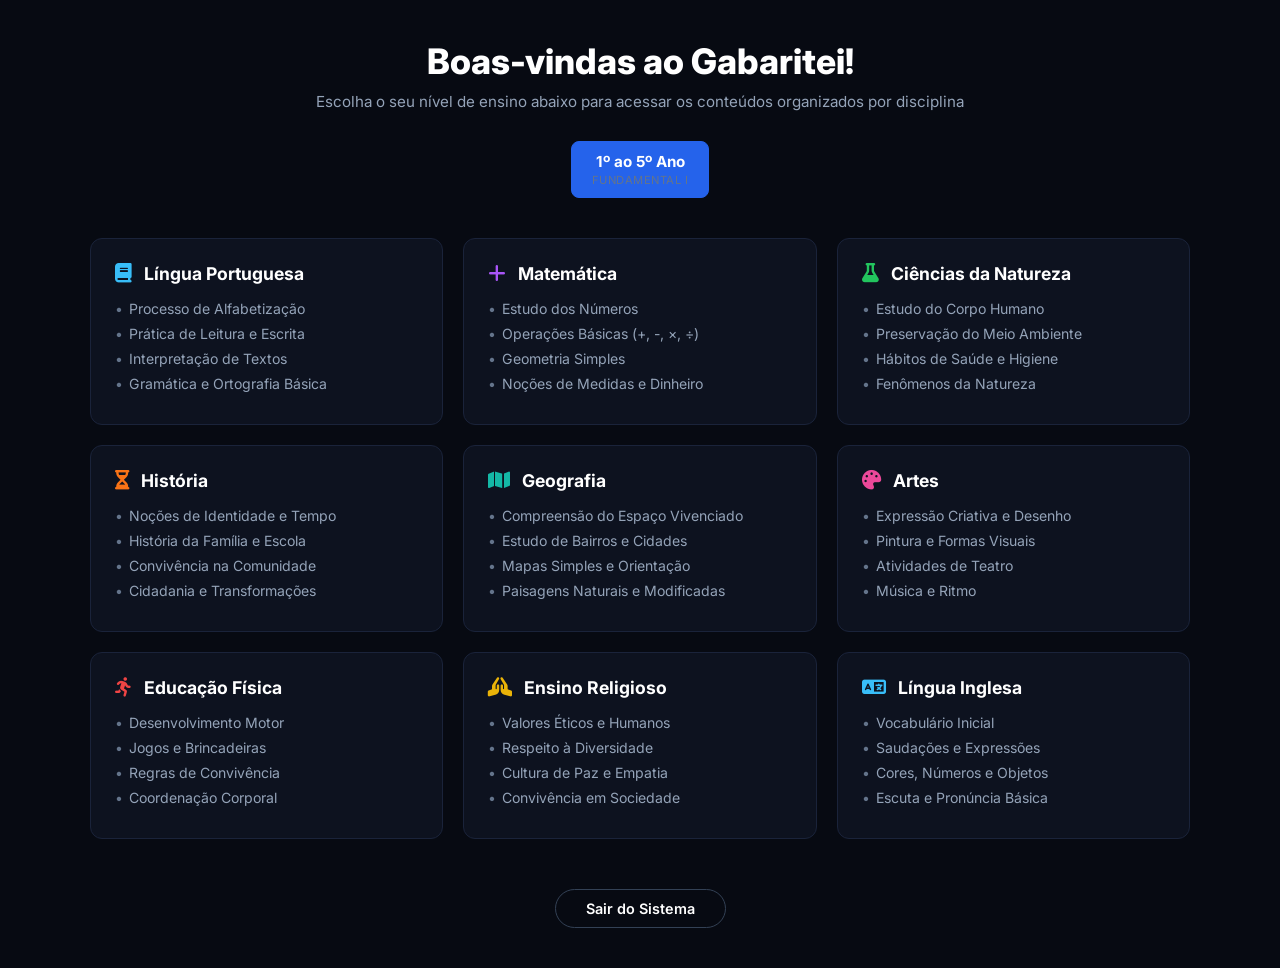
==== index.html @ e2a13d24 "Update index.html" ====
<!DOCTYPE html>
<html lang="pt-BR">
<head>
  <meta charset="UTF-8" />
  <meta name="viewport" content="width=device-width, initial-scale=1.0" />
  <title>Gabaritei!</title>
  <link rel="stylesheet" href="https://cdnjs.cloudflare.com/ajax/libs/font-awesome/6.4.0/css/all.min.css" />
  <link rel="stylesheet" href="https://fonts.googleapis.com/css2?family=Inter:wght@400;500;600;700;800&display=swap" />

  <style>
    :root {
      --bg-dark: #070a12;
      --card-bg: #0d121f;
      --card-border: #1a233a;
      --card-hover: #141b2d;
      --tab-bg: #111726;
      --tab-active: #2563eb;
      --text-white: #ffffff;
      --text-gray: #94a3b8;
      --text-sub: #64748b;
      --green: #22c55e;
      --red: #ef4444;
      --yellow: #eab308;
    }

    * {
      box-sizing: border-box;
      margin: 0;
      padding: 0;
      font-family: 'Inter', sans-serif;
    }

    body {
      background-color: var(--bg-dark);
      color: var(--text-white);
      min-height: 100vh;
      display: flex;
      flex-direction: column;
      align-items: center;
      padding: 40px 20px;
    }

    header {
      text-align: center;
      margin-bottom: 30px;
    }

    header h1 {
      font-size: 2.2rem;
      font-weight: 800;
      margin-bottom: 10px;
    }

    header p {
      color: var(--text-gray);
      font-size: 0.95rem;
    }

    .level-tabs {
      display: flex;
      gap: 12px;
      margin-bottom: 40px;
      flex-wrap: wrap;
      justify-content: center;
    }

    .tab-btn {
      background-color: var(--tab-bg);
      border: 1px solid var(--card-border);
      border-radius: 8px;
      padding: 10px 20px;
      color: var(--text-gray);
      cursor: pointer;
      text-align: center;
      transition: all 0.2s ease;
    }

    .tab-btn .title {
      font-size: 0.95rem;
      font-weight: 700;
      display: block;
      color: var(--text-white);
    }

    .tab-btn .subtitle {
      font-size: 0.7rem;
      text-transform: uppercase;
      letter-spacing: 0.5px;
      margin-top: 2px;
      display: block;
      color: var(--text-sub);
    }

    .tab-btn.active {
      background-color: var(--tab-active);
      border-color: var(--tab-active);
    }

    .tab-content {
      display: none;
      width: 100%;
      max-width: 1100px;
    }

    .tab-content.active {
      display: block;
    }

    .subjects-grid {
      display: grid;
      grid-template-columns: repeat(auto-fill, minmax(320px, 1fr));
      gap: 20px;
    }

    .subject-card {
      background-color: var(--card-bg);
      border: 1px solid var(--card-border);
      border-radius: 12px;
      padding: 24px;
      cursor: pointer;
      transition: transform 0.2s, border-color 0.2s, background-color 0.2s;
    }

    .subject-card:hover {
      transform: translateY(-3px);
      border-color: #2b3859;
      background-color: var(--card-hover);
    }

    .card-header {
      display: flex;
      align-items: center;
      gap: 12px;
      margin-bottom: 16px;
    }

    .card-header i { font-size: 1.2rem; }
    .card-header h3 { font-size: 1.1rem; font-weight: 700; }

    .subject-card ul { list-style: none; }
    .subject-card li {
      color: var(--text-gray);
      font-size: 0.88rem;
      margin-bottom: 8px;
      position: relative;
      padding-left: 14px;
    }

    .subject-card li::before {
      content: "•";
      position: absolute;
      left: 0;
      color: var(--text-sub);
    }

    .modal-overlay {
      position: fixed;
      top: 0; left: 0;
      width: 100vw; height: 100vh;
      background: rgba(0, 0, 0, 0.85);
      backdrop-filter: blur(4px);
      display: flex;
      align-items: center;
      justify-content: center;
      opacity: 0;
      pointer-events: none;
      transition: opacity 0.2s ease;
      z-index: 1000;
    }

    .modal-overlay.active {
      opacity: 1;
      pointer-events: auto;
    }

    .modal-box {
      background-color: var(--card-bg);
      border: 1px solid var(--card-border);
      border-radius: 16px;
      width: 90%;
      max-width: 500px;
      padding: 24px;
      position: relative;
    }

    .modal-close {
      position: absolute;
      top: 16px; right: 16px;
      background: none; border: none;
      color: var(--text-gray);
      font-size: 1.2rem;
      cursor: pointer;
    }

    .modal-header { text-align: center; margin-bottom: 20px; }
    .modal-header h2 { font-size: 1.3rem; font-weight: 700; margin-bottom: 6px; }
    .modal-header p { font-size: 0.85rem; color: var(--text-gray); }

    .modal-grid {
      display: grid;
      grid-template-columns: 1fr 1fr;
      gap: 12px;
    }

    .modal-option {
      background-color: #070a12;
      border: 1px solid var(--card-border);
      border-radius: 10px;
      padding: 20px 10px;
      display: flex;
      flex-direction: column;
      align-items: center;
      justify-content: center;
      gap: 10px;
      cursor: pointer;
      color: var(--text-white);
      transition: background 0.2s, border-color 0.2s;
    }

    .modal-option:hover {
      background-color: #111726;
      border-color: #2563eb;
    }

    .modal-option i { font-size: 1.4rem; color: #38bdf8; }
    .modal-option span { font-size: 0.9rem; font-weight: 600; }

    .quiz-box {
      background-color: var(--card-bg);
      border: 1px solid var(--card-border);
      border-radius: 16px;
      width: 95%;
      max-width: 900px;
      max-height: 90vh;
      overflow-y: auto;
      padding: 24px;
      position: relative;
    }

    .diff-selector {
      display: flex;
      gap: 10px;
      margin: 15px 0;
      justify-content: center;
    }

    .diff-btn {
      background: var(--tab-bg);
      border: 1px solid var(--card-border);
      color: var(--text-gray);
      padding: 10px 18px;
      border-radius: 8px;
      cursor: pointer;
      font-size: 0.85rem;
      font-weight: 600;
    }

    .diff-btn.active {
      background: var(--tab-active);
      color: white;
      border-color: var(--tab-active);
    }

    .quiz-controls {
      display: flex;
      justify-content: space-between;
      align-items: center;
      margin-bottom: 20px;
      background: #070a12;
      padding: 12px 18px;
      border-radius: 8px;
      border: 1px solid var(--card-border);
    }

    .question-item {
      background: #070a12;
      border: 1px solid var(--card-border);
      border-radius: 10px;
      padding: 20px;
      margin-bottom: 20px;
    }

    .question-title {
      font-size: 0.98rem;
      font-weight: 600;
      margin-bottom: 14px;
      line-height: 1.5;
    }

    .options-list {
      display: flex;
      flex-direction: column;
      gap: 10px;
    }

    .option-btn {
      background: var(--card-bg);
      border: 1px solid var(--card-border);
      color: var(--text-gray);
      padding: 12px;
      border-radius: 6px;
      text-align: left;
      cursor: pointer;
      font-size: 0.9rem;
      transition: all 0.2s;
      line-height: 1.4;
    }

    .option-btn:hover {
      border-color: var(--tab-active);
      color: white;
    }

    .option-btn.correct {
      border-color: var(--green) !important;
      background: rgba(34, 197, 94, 0.2) !important;
      color: #86efac !important;
      font-weight: 600;
    }

    .option-btn.wrong {
      border-color: var(--red) !important;
      background: rgba(239, 68, 68, 0.2) !important;
      color: #fca5a5 !important;
    }

    .explanation-box {
      margin-top: 14px;
      padding: 14px 18px;
      border-radius: 8px;
      background: #111827;
      border-left: 4px solid var(--tab-active);
      font-size: 0.88rem;
      line-height: 1.5;
      color: #d1d5db;
    }

    .explanation-box.correct-bg {
      border-left-color: var(--green);
    }

    .explanation-box.wrong-bg {
      border-left-color: var(--red);
    }

    .quiz-actions {
      display: flex;
      gap: 12px;
      justify-content: flex-end;
      margin-top: 24px;
      padding-top: 15px;
      border-top: 1px solid var(--card-border);
      position: sticky;
      bottom: 0;
      background: var(--card-bg);
    }

    .btn-action {
      padding: 12px 24px;
      border-radius: 8px;
      border: none;
      font-weight: 700;
      cursor: pointer;
      font-size: 0.9rem;
      display: flex;
      align-items: center;
      gap: 8px;
    }

    .btn-reset { background: #334155; color: white; }
    .btn-reset:hover { background: #475569; }

    .btn-save { background: var(--tab-active); color: white; }
    .btn-save:hover { background: #1d4ed8; }

    .logout-container { margin-top: 50px; text-align: center; }
    .logout-btn {
      background: transparent;
      border: 1px solid #334155;
      color: var(--text-white);
      padding: 10px 30px;
      border-radius: 20px;
      font-size: 0.9rem;
      font-weight: 600;
      cursor: pointer;
    }

    .icon-blue { color: #38bdf8; }
    .icon-purple { color: #a855f7; }
    .icon-green { color: #22c55e; }
    .icon-orange { color: #f97316; }
    .icon-teal { color: #14b8a6; }
    .icon-red { color: #ef4444; }
    .icon-pink { color: #ec4899; }
    .icon-yellow { color: #eab308; }
  </style>
</head>
<body>

  <header>
    <h1>Boas-vindas ao Gabaritei!</h1>
    <p>Escolha o seu nível de ensino abaixo para acessar os conteúdos organizados por disciplina</p>
  </header>

  <div class="level-tabs">
    <button class="tab-btn active">
      <span class="title">1º ao 5º Ano</span>
      <span class="subtitle">FUNDAMENTAL I</span>
    </button>
  </div>

  <div id="fund1" class="tab-content active">
    <div class="subjects-grid">
      <div class="subject-card" onclick="openMenuModal('Língua Portuguesa')">
        <div class="card-header"><i class="fa-solid fa-book icon-blue"></i><h3>Língua Portuguesa</h3></div>
        <ul>
          <li>Processo de Alfabetização</li>
          <li>Prática de Leitura e Escrita</li>
          <li>Interpretação de Textos</li>
          <li>Gramática e Ortografia Básica</li>
        </ul>
      </div>

      <div class="subject-card" onclick="openMenuModal('Matemática')">
        <div class="card-header"><i class="fa-solid fa-plus icon-purple"></i><h3>Matemática</h3></div>
        <ul>
          <li>Estudo dos Números</li>
          <li>Operações Básicas (+, -, ×, ÷)</li>
          <li>Geometria Simples</li>
          <li>Noções de Medidas e Dinheiro</li>
        </ul>
      </div>

      <div class="subject-card" onclick="openMenuModal('Ciências da Natureza')">
        <div class="card-header"><i class="fa-solid fa-flask icon-green"></i><h3>Ciências da Natureza</h3></div>
        <ul>
          <li>Estudo do Corpo Humano</li>
          <li>Preservação do Meio Ambiente</li>
          <li>Hábitos de Saúde e Higiene</li>
          <li>Fenômenos da Natureza</li>
        </ul>
      </div>

      <div class="subject-card" onclick="openMenuModal('História')">
        <div class="card-header"><i class="fa-solid fa-hourglass-half icon-orange"></i><h3>História</h3></div>
        <ul>
          <li>Noções de Identidade e Tempo</li>
          <li>História da Família e Escola</li>
          <li>Convivência na Comunidade</li>
          <li>Cidadania e Transformações</li>
        </ul>
      </div>

      <div class="subject-card" onclick="openMenuModal('Geografia')">
        <div class="card-header"><i class="fa-solid fa-map icon-teal"></i><h3>Geografia</h3></div>
        <ul>
          <li>Compreensão do Espaço Vivenciado</li>
          <li>Estudo de Bairros e Cidades</li>
          <li>Mapas Simples e Orientação</li>
          <li>Paisagens Naturais e Modificadas</li>
        </ul>
      </div>

      <div class="subject-card" onclick="openMenuModal('Artes')">
        <div class="card-header"><i class="fa-solid fa-palette icon-pink"></i><h3>Artes</h3></div>
        <ul>
          <li>Expressão Criativa e Desenho</li>
          <li>Pintura e Formas Visuais</li>
          <li>Atividades de Teatro</li>
          <li>Música e Ritmo</li>
        </ul>
      </div>

      <div class="subject-card" onclick="openMenuModal('Educação Física')">
        <div class="card-header"><i class="fa-solid fa-person-running icon-red"></i><h3>Educação Física</h3></div>
        <ul>
          <li>Desenvolvimento Motor</li>
          <li>Jogos e Brincadeiras</li>
          <li>Regras de Convivência</li>
          <li>Coordenação Corporal</li>
        </ul>
      </div>

      <div class="subject-card" onclick="openMenuModal('Ensino Religioso')">
        <div class="card-header"><i class="fa-solid fa-hands-praying icon-yellow"></i><h3>Ensino Religioso</h3></div>
        <ul>
          <li>Valores Éticos e Humanos</li>
          <li>Respeito à Diversidade</li>
          <li>Cultura de Paz e Empatia</li>
          <li>Convivência em Sociedade</li>
        </ul>
      </div>

      <div class="subject-card" onclick="openMenuModal('Língua Inglesa')">
        <div class="card-header"><i class="fa-solid fa-language icon-blue"></i><h3>Língua Inglesa</h3></div>
        <ul>
          <li>Vocabulário Inicial</li>
          <li>Saudações e Expressões</li>
          <li>Cores, Números e Objetos</li>
          <li>Escuta e Pronúncia Básica</li>
        </ul>
      </div>
    </div>
  </div>

  <div class="logout-container">
    <button class="logout-btn">Sair do Sistema</button>
  </div>

  <!-- MODAL DE OPÇÕES DE CONTEÚDO -->
  <div class="modal-overlay" id="menuModal">
    <div class="modal-box">
      <button class="modal-close" onclick="closeModal('menuModal')"><i class="fa-solid fa-xmark"></i></button>
      <div class="modal-header">
        <h2 id="modalSubjectTitle">Língua Portuguesa</h2>
        <p>Selecione o tipo de conteúdo que deseja acessar:</p>
      </div>
      <div class="modal-grid">
        <div class="modal-option" onclick="startQuiz('Provas')">
          <i class="fa-solid fa-file-lines"></i>
          <span>Provas</span>
        </div>
        <div class="modal-option" onclick="startQuiz('Explicações')">
          <i class="fa-solid fa-lightbulb"></i>
          <span>Explicações</span>
        </div>
        <div class="modal-option" onclick="startQuiz('Perguntas')">
          <i class="fa-solid fa-circle-question"></i>
          <span>Perguntas</span>
        </div>
        <div class="modal-option" onclick="startQuiz('Vídeos')">
          <i class="fa-solid fa-circle-play"></i>
          <span>Vídeos</span>
        </div>
      </div>
    </div>
  </div>

  <!-- MODAL DE PROVAS E PERGUNTAS -->
  <div class="modal-overlay" id="quizModal">
    <div class="quiz-box">
      <button class="modal-close" onclick="closeModal('quizModal')"><i class="fa-solid fa-xmark"></i></button>
      <div class="modal-header">
        <h2 id="quizTitle">Provas de Língua Portuguesa</h2>
        <p id="quizSubtitle">Responda às questões e acompanhe seu progresso</p>
      </div>

      <!-- SELETOR DE DIFICULDADE COM TAMANHOS DE PERGUNTA -->
      <div class="diff-selector">
        <button class="diff-btn active" id="btn-easy" onclick="setDifficulty('easy')">Pequeno (Fácil)</button>
        <button class="diff-btn" id="btn-medium" onclick="setDifficulty('medium')">Médio (Difícil)</button>
        <button class="diff-btn" id="btn-hard" onclick="setDifficulty('hard')">Grande (Muito Difícil)</button>
      </div>

      <div class="quiz-controls">
        <span>Respondidas: <strong id="progressText">0/150</strong></span>
        <span>Banco Exclusivo: <strong>150 Questões</strong></span>
      </div>

      <div id="questionsContainer"></div>

      <!-- BOTÕES DE CONTROLE ATIVOS E VISÍVEIS -->
      <div class="quiz-actions">
        <button class="btn-action btn-reset" onclick="resetProgress()">
          <i class="fa-solid fa-rotate-left"></i> Reiniciar
        </button>
        <button class="btn-action btn-save" onclick="saveProgress(true)">
          <i class="fa-solid fa-floppy-disk"></i> Salvar Progresso
        </button>
      </div>
    </div>
  </div>

  <script>
    let currentSubject = '';
    let currentType = '';
    let currentDifficulty = 'easy';
    let userAnswers = {};
    let cachedQuestions = {};

    const wordsList = ["Gato", "Cachorro", "Pássaro", "Borboleta", "Elefante", "Azeitona", "Girafa", "Tartaruga", "Hipopótamo", "Jacaré"];
    const bioTopics = ["olhos", "ouvidos", "pulmões", "coração", "estômago", "ossos", "dentes", "mãos", "pés", "pele"];
    const geoPlaces = ["rua", "bairro", "cidade", "estado", "país", "praça", "escola", "parque", "mercado", "hospital"];
    const histDocs = ["Certidão de Nascimento", "RG", "CPF", "Carteira de Vacinação", "Boletim", "Passaporte"];
    const artColors = ["Vermelho", "Azul", "Amarelo", "Verde", "Roxo", "Laranja", "Preto", "Branco"];
    const ingWords = [
      {en: "Dog", pt: "Cachorro"}, {en: "Cat", pt: "Gato"}, {en: "Apple", pt: "Maçã"}, 
      {en: "Red", pt: "Vermelho"}, {en: "Blue", pt: "Azul"}, {en: "One", pt: "Um"}, 
      {en: "Book", pt: "Livro"}, {en: "School", pt: "Escola"}, {en: "Sun", pt: "Sol"}, {en: "Water", pt: "Água"}
    ];

    function buildUniqueQuestions(subject, diff) {
      const questions = [];

      for (let i = 1; i <= 150; i++) {
        let qText = "";
        let opts = [];
        let correct = 0;
        let exp = "";

        if (subject === "Língua Portuguesa") {
          const w = wordsList[(i - 1) % wordsList.length];
          if (diff === 'easy') {
            // PERGUNTA PEQUENA (CURTA E DIRETA)
            qText = `Primeira letra da palavra "${w}"?`;
            const first = w.charAt(0);
            opts = [first, "X", "Z", "M"];
            correct = 0;
            exp = `A palavra "${w}" começa com a letra ${first}.`;
          } else if (diff === 'medium') {
            // PERGUNTA MÉDIA (MÉDIO TAMANHO E CONTEXTO)
            qText = `Durante a aula de leitura, a professora pediu aos alunos que analisassem a estrutura de algumas palavras. Considerando a palavra "${w}", assinale a alternativa que apresenta a contagem exata e correta do número de letras:`;
            opts = [
              `Possui exatamente ${w.length} letras.`,
              `Possui exatamente ${w.length + 2} letras.`,
              `Possui apenas ${w.length - 1} letras.`,
              `Não é possível contar o número de letras.`
            ];
            correct = 0;
            exp = `A contagem direta da palavra "${w}" resulta em ${w.length} letras.`;
          } else {
            // PERGUNTA GRANDE (TEXTO LONGO E ANÁLISE COMPLEXA)
            qText = `Leia atentamente o texto a seguir para responder à questão: "Naquela manhã ensolarada no parque, as crianças observavam com atenção o comportamento dos animais e a natureza ao seu redor. Ao avistarem a figura do termo '${w.toLowerCase()}', começaram a debater sobre as regras da língua portuguesa e a correta aplicação sintática nas orações formais." Com base no texto e nas normas gramaticais da Língua Portuguesa referentes à pontuação, acentuação e uso de letras maiúsculas, assinale a opção inteiramente correta:`;
            opts = [
              `O/A ${w.toLowerCase()} estava no jardim. (Sentença iniciada com letra maiúscula e finalizada com ponto final).`,
              `o ${w.toLowerCase()} estava no jardim? (Sentença iniciada sem maiúscula e pontuação final incorreta para afirmação).`,
              `O ${w.toLowerCase()} estava no jardim, (Sentença sem pontuação de encerramento, terminada apenas com vírgula).`,
              `O, ${w.toLowerCase()} estava no jardim! (Separação inadequada entre o artigo e o substantivo por vírgula).`
            ];
            correct = 0;
            exp = `Frases declarativas normais iniciam obrigatoriamente com letra maiúscula e terminam com ponto final, sem vírgulas desnecessárias entre artigo e substantivo.`;
          }
        } 
        else if (subject === "Matemática") {
          const n1 = (i * 2) % 40 + 1;
          const n2 = (i * 3) % 15 + 1;
          if (diff === 'easy') {
            qText = `Quanto é ${n1} + ${n2}?`;
            const ans = n1 + n2;
            opts = [`${ans}`, `${ans + 3}`, `${ans - 1}`, `${ans + 5}`];
            correct = 0;
            exp = `A soma simples de ${n1} com ${n2} é igual a ${ans}.`;
          } else if (diff === 'medium') {
            qText = `Um estudante estava organizando seus brinquedos e decidiu separar os itens em duas caixas. Ele colocou ${n1} itens na primeira caixa e ${n2} na segunda. Qual é o valor total de brinquedos guardados?`;
            const ans = n1 + n2;
            opts = [`${ans} brinquedos`, `${ans + 4} brinquedos`, `${ans + 2} brinquedos`, `${ans - 3} brinquedos`];
            correct = 0;
            exp = `Somando os itens das duas caixas (${n1} + ${n2}), o resultado total é ${ans}.`;
          } else {
            qText = `Considere a seguinte situação de planejamento financeiro escolar: A diretoria de uma escola adquiriu um lote inicial com ${n1 * 10} livros didáticos para a biblioteca. No primeiro semestre, foram distribuídos ${n2 * 2} livros para os alunos do 1º ano. No segundo semestre, a escola precisou enviar o triplo dessa quantidade para a biblioteca comunitária do bairro. Considerando todas as movimentações e retiradas efetuadas ao longo do ano letivo, quantos livros ainda restam no estoque principal da biblioteca escolar?`;
            const consumido = (n2 * 2) + (n2 * 2 * 3);
            const sobra = (n1 * 10) - consumido;
            opts = [
              `Restam exatamente ${sobra} livros no estoque.`,
              `Restam exatamente ${sobra + 12} livros no estoque.`,
              `O estoque de livros ficou totalmente zerado.`,
              `Faltaram livros e o saldo ficou negativo em ${sobra} unidades.`
            ];
            correct = 0;
            exp = `Distribuição 1º sem = ${n2 * 2}. Envio 2º sem = ${n2 * 2 * 3}. Total retirado = ${consumido}. Estoque restante = ${n1 * 10} - ${consumido} = ${sobra}.`;
          }
        }
        else if (subject === "Ciências da Natureza") {
          const body = bioTopics[(i - 1) % bioTopics.length];
          if (diff === 'easy') {
            qText = `Qual a função básica dos ${body}?`;
            opts = [`Estrutura do corpo humano`, `Objeto inanimado`, `Elemento químico`, `Brinquedo`];
            correct = 0;
            exp = `Os ${body} são partes integrantes da anatomia e do corpo humano.`;
          } else if (diff === 'medium') {
            qText = `Ao estudar o funcionamento e o bem-estar do corpo humano na disciplina de Ciências, os alunos aprenderam sobre a importância dos cuidados com a saúde. Qual das atitudes abaixo é essencial para manter o bom funcionamento de órgãos como ${body}?`;
            opts = [
              `Manter hábitos saudáveis de alimentação, higiene e descanso diário.`,
              `Consumir alimentos sem lavar e evitar escovar os dentes.`,
              `Ingerir pouca água potável durante todo o dia.`,
              `Evitar atividades físicas e dormir poucas horas.`
            ];
            correct = 0;
            exp = `Hábitos regulares de higiene e nutrição adequada mantêm as funções vitais do corpo equilibradas.`;
          } else {
            qText = `A poluição ambiental nos grandes centros urbanos e o descarte inadequado de resíduos afetam diretamente a qualidade de vida e a saúde da população humana. Sabendo que o organismo humano depende do equilíbrio do meio ambiente para funcionar corretamente, analise como a poluição contínua do ar, da água e do solo pode impactar negativamente órgãos do corpo como ${body}:`;
            opts = [
              `Prejudica os sistemas biológicos e fragiliza as defesas naturais do organismo contra doenças.`,
              `Fortalece a imunidade e acelera a regeneração das células corporais.`,
              `Não causa nenhum tipo de alteração ou impacto na saúde humana.`,
              `Melhora substancialmente a oxigenação do sangue e a capacidade física.`
            ];
            correct = 0;
            exp = `A exposição prolongada a poluentes compromete os sistemas biológicos e enfraquece o sistema imunológico.`;
          }
        }
        else {
          // PADRÃO PARA OUTRAS MATÉRIAS (HISTÓRIA, GEOGRAFIA, ARTES, ED. FÍSICA, ENS. RELIGIOSO, INGLÊS)
          if (diff === 'easy') {
            qText = `[${subject}] Pergunta simples ${i}: Qual é a opção correta?`;
            opts = [`Opção Correta`, `Incorreta A`, `Incorreta B`, `Incorreta C`];
            correct = 0;
            exp = `Esta é a alternativa correta para a questão direta de ${subject}.`;
          } else if (diff === 'medium') {
            qText = `[${subject}] Durante os estudos sobre a matéria de ${subject}, analise a situação hipotética descrita na questão ${i} e assinale qual das alternativas apresenta a solução adequada:`;
            opts = [`Solução correta e fundamentada`, `Alternativa sem lógica`, `Opção inconsistente`, `Resposta errada`];
            correct = 0;
            exp = `Analisando o contexto da situação apresentada em ${subject}, esta é a conduta/resposta adequada.`;
          } else {
            qText = `[${subject}] Leia o texto explicativo sobre os conceitos avançados de ${subject}: "A compreensão detalhada das dinâmicas sociais, culturais e científicas exige uma análise profunda sobre as transformações do conhecimento na questão ${i}. O impacto dessas práticas reflete na sociedade moderna de maneira contínua." De acordo com o texto acima e seus conhecimentos teóricos sobre a matéria, assinale a opção inteiramente verdadeira:`;
            opts = [
              `A afirmativa reflete com precisão os conceitos teóricos e científicos da disciplina.`,
              `A afirmativa contradiz completamente os fatos históricos e conceituais estudados.`,
              `O texto sugere uma conclusão impossível do ponto de vista prático.`,
              `Nenhuma das teorias apresentadas possui valor acadêmico ou prático.`
            ];
            correct = 0;
            exp = `Compreender o contexto amplo do texto permite identificar que esta opção é a única teoricamente correta.`;
          }
        }

        // EMBARALHAMENTO CONTROLADO DAS OPÇÕES
        const seed = (i * 7) % 4;
        const shuffledOpts = [...opts];
        const temp = shuffledOpts[0];
        shuffledOpts[0] = shuffledOpts[seed];
        shuffledOpts[seed] = temp;
        
        const finalCorrectIndex = seed;

        questions.push({
          id: i,
          q: qText,
          opts: shuffledOpts,
          correct: finalCorrectIndex,
          exp: exp
        });
      }

      return questions;
    }

    function openMenuModal(subject) {
      currentSubject = subject;
      document.getElementById('modalSubjectTitle').innerText = subject;
      document.getElementById('menuModal').classList.add('active');
    }

    function closeModal(id) {
      document.getElementById(id).classList.remove('active');
    }

    function startQuiz(type) {
      if (type !== 'Provas' && type !== 'Perguntas') {
        alert(`O módulo de ${type} estará disponível em breve!`);
        return;
      }

      currentType = type;
      closeModal('menuModal');
      
      document.getElementById('quizTitle').innerText = `${type} de ${currentSubject}`;
      document.getElementById('quizSubtitle').innerText = `Modo: ${type} - Ensino Fundamental I`;
      document.getElementById('quizModal').classList.add('active');

      loadSavedProgress();
      renderQuiz();
    }

    function setDifficulty(diff) {
      currentDifficulty = diff;
      document.querySelectorAll('.diff-btn').forEach(b => b.classList.remove('active'));
      document.getElementById(`btn-${diff}`).classList.add('active');
      loadSavedProgress();
      renderQuiz();
    }

    function getQuestions() {
      const key = `${currentSubject}_${currentDifficulty}`;
      if (!cachedQuestions[key]) {
        cachedQuestions[key] = buildUniqueQuestions(currentSubject, currentDifficulty);
      }
      return cachedQuestions[key];
    }

    function renderQuiz() {
      const container = document.getElementById('questionsContainer');
      container.innerHTML = '';

      const questions = getQuestions();
      let answeredCount = 0;

      questions.forEach((qObj, index) => {
        const qDiv = document.createElement('div');
        qDiv.className = 'question-item';

        const selectedOpt = userAnswers[index];
        if (selectedOpt !== undefined) answeredCount++;

        let optionsHTML = '';
        let explanationHTML = '';

        qObj.opts.forEach((opt, optIdx) => {
          let btnClass = 'option-btn';
          
          // FEEDBACK VISUAL DE ERRO/ACERTO PARA PROVAS E PERGUNTAS
          if (selectedOpt !== undefined) {
            if (optIdx === qObj.correct) {
              btnClass += ' correct';
            } else if (selectedOpt === optIdx) {
              btnClass += ' wrong';
            }
          }

          optionsHTML += `<button class="${btnClass}" onclick="selectOption(${index}, ${optIdx})">${opt}</button>`;
        });

        // EXIBIÇÃO DA EXPLICAÇÃO E STATUS DE ACERTO/ERRO
        if (selectedOpt !== undefined) {
          const isCorrect = selectedOpt === qObj.correct;
          const bgClass = isCorrect ? 'correct-bg' : 'wrong-bg';
          const statusText = isCorrect 
            ? '<strong><i class="fa-solid fa-circle-check" style="color: var(--green)"></i> Você acertou!</strong>' 
            : '<strong><i class="fa-solid fa-circle-xmark" style="color: var(--red)"></i> Você errou!</strong>';
          
          explanationHTML = `
            <div class="explanation-box ${bgClass}">
              ${statusText}<br/>
              <strong>Explicação:</strong> ${qObj.exp}
            </div>
          `;
        }

        qDiv.innerHTML = `
          <div class="question-title">${index + 1}. ${qObj.q}</div>
          <div class="options-list">${optionsHTML}</div>
          ${explanationHTML}
        `;
        container.appendChild(qDiv);
      });

      document.getElementById('progressText').innerText = `${answeredCount}/150`;
    }

    function selectOption(qIndex, optIndex) {
      userAnswers[qIndex] = optIndex;
      saveProgress(false); 
      renderQuiz();
    }

    function saveProgress(showAlert = true) {
      const key = `gabaritei_v4_${currentSubject}_${currentType}_${currentDifficulty}`;
      localStorage.setItem(key, JSON.stringify(userAnswers));
      if (showAlert) alert('Progresso salvo com sucesso!');
    }

    function loadSavedProgress() {
      const key = `gabaritei_v4_${currentSubject}_${currentType}_${currentDifficulty}`;
      const saved = localStorage.getItem(key);
      if (saved) {
        userAnswers = JSON.parse(saved);
      } else {
        userAnswers = {};
      }
    }

    function resetProgress() {
      if (confirm('Tem certeza que deseja reiniciar todo o progresso desta prova/pergunta?')) {
        userAnswers = {};
        const key = `gabaritei_v4_${currentSubject}_${currentType}_${currentDifficulty}`;
        localStorage.removeItem(key);
        renderQuiz();
      }
    }
  </script>
</body>
</html>
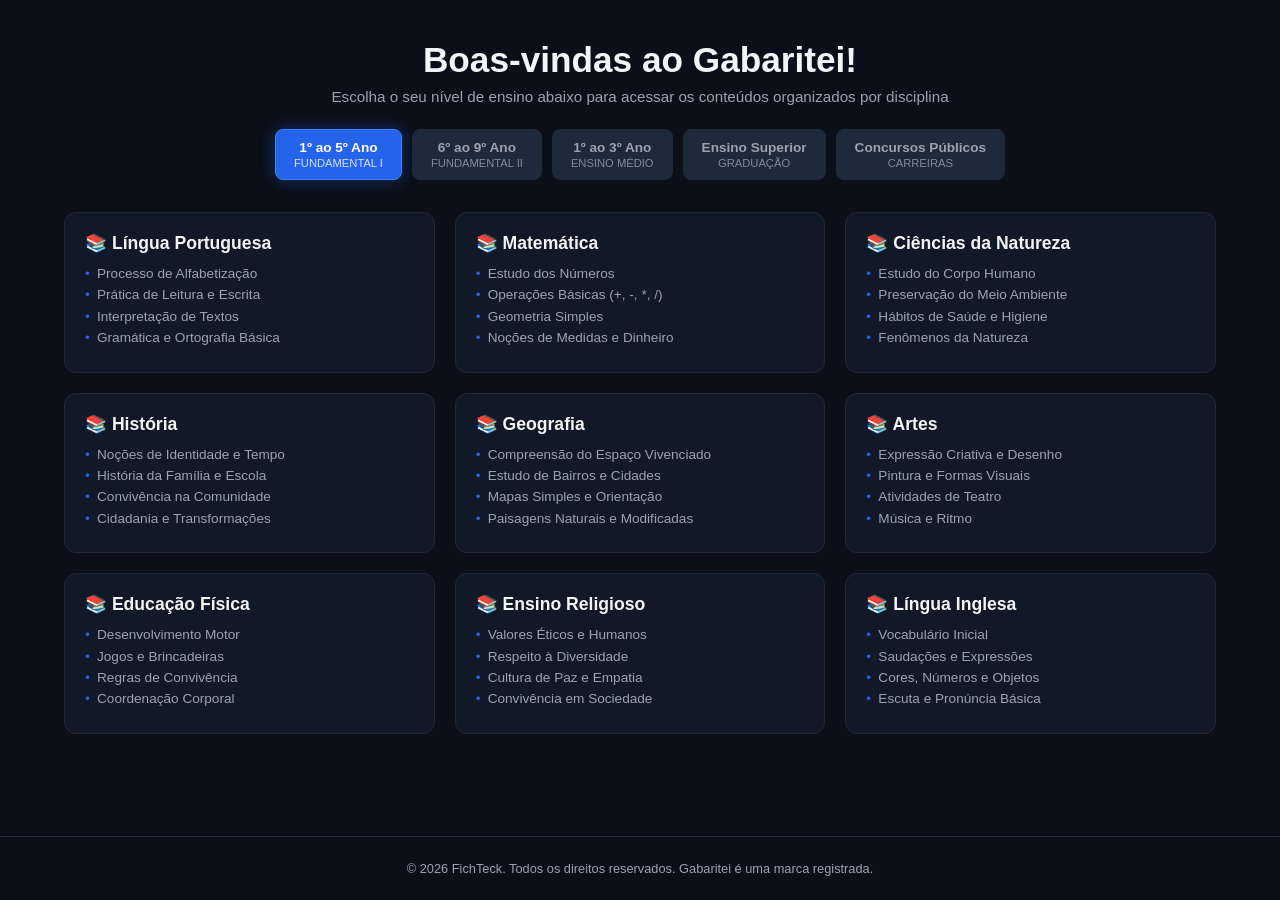
==== commit a033a7f4: "Update index.html" ====
--- a/index.html
+++ b/index.html
@@ -1,398 +1,478 @@
 <!DOCTYPE html>
 <html lang="pt-BR">
 <head>
-  <meta charset="UTF-8" />
-  <meta name="viewport" content="width=device-width, initial-scale=1.0" />
-  <title>Gabaritei!</title>
-  <link rel="stylesheet" href="https://cdnjs.cloudflare.com/ajax/libs/font-awesome/6.4.0/css/all.min.css" />
-  <link rel="stylesheet" href="https://fonts.googleapis.com/css2?family=Inter:wght@400;500;600;700;800&display=swap" />
-
+  <meta charset="UTF-8">
+  <meta name="viewport" content="width=device-width, initial-scale=1.0">
+  <title>Gabaritei! - Plataforma de Estudos Completa</title>
   <style>
     :root {
-      --bg-dark: #070a12;
-      --card-bg: #0d121f;
-      --card-border: #1a233a;
-      --card-hover: #141b2d;
-      --tab-bg: #111726;
-      --tab-active: #2563eb;
-      --text-white: #ffffff;
-      --text-gray: #94a3b8;
-      --text-sub: #64748b;
-      --green: #22c55e;
-      --red: #ef4444;
-      --yellow: #eab308;
+      --bg-dark: #0b0f19;
+      --card-bg: #111827;
+      --card-border: #1f2937;
+      --card-hover: #1e293b;
+      --accent-blue: #2563eb;
+      --accent-light: #3b82f6;
+      --text-main: #f3f4f6;
+      --text-muted: #9ca3af;
+      --correct: #10b981;
+      --wrong: #ef4444;
+      --warning: #f59e0b;
     }
 
     * {
       box-sizing: border-box;
       margin: 0;
       padding: 0;
-      font-family: 'Inter', sans-serif;
+      font-family: 'Segoe UI', Tahoma, Geneva, Verdana, sans-serif;
     }
 
     body {
       background-color: var(--bg-dark);
-      color: var(--text-white);
+      color: var(--text-main);
       min-height: 100vh;
       display: flex;
       flex-direction: column;
-      align-items: center;
-      padding: 40px 20px;
     }
 
     header {
       text-align: center;
-      margin-bottom: 30px;
+      padding: 2.5rem 1rem 1.5rem;
     }
 
     header h1 {
       font-size: 2.2rem;
-      font-weight: 800;
-      margin-bottom: 10px;
+      font-weight: 700;
+      margin-bottom: 0.5rem;
     }
 
     header p {
-      color: var(--text-gray);
+      color: var(--text-muted);
       font-size: 0.95rem;
     }
 
     .level-tabs {
       display: flex;
-      gap: 12px;
-      margin-bottom: 40px;
+      justify-content: center;
+      gap: 10px;
+      margin-bottom: 2rem;
       flex-wrap: wrap;
-      justify-content: center;
+      padding: 0 1rem;
     }
 
     .tab-btn {
-      background-color: var(--tab-bg);
+      background: #1e293b;
       border: 1px solid var(--card-border);
+      color: var(--text-muted);
+      padding: 10px 18px;
       border-radius: 8px;
-      padding: 10px 20px;
-      color: var(--text-gray);
       cursor: pointer;
+      font-weight: 600;
+      font-size: 0.85rem;
+      transition: all 0.2s ease;
       text-align: center;
-      transition: all 0.2s ease;
-    }
-
-    .tab-btn .title {
-      font-size: 0.95rem;
-      font-weight: 700;
+    }
+
+    .tab-btn span {
       display: block;
-      color: var(--text-white);
-    }
-
-    .tab-btn .subtitle {
       font-size: 0.7rem;
+      font-weight: 400;
       text-transform: uppercase;
-      letter-spacing: 0.5px;
+      opacity: 0.8;
       margin-top: 2px;
-      display: block;
-      color: var(--text-sub);
     }
 
     .tab-btn.active {
-      background-color: var(--tab-active);
-      border-color: var(--tab-active);
-    }
-
-    .tab-content {
-      display: none;
+      background: var(--accent-blue);
+      color: #fff;
+      border-color: var(--accent-light);
+      box-shadow: 0 0 15px rgba(37, 99, 235, 0.4);
+    }
+
+    .container {
+      max-width: 1200px;
+      margin: 0 auto;
+      padding: 0 1.5rem 3rem;
       width: 100%;
-      max-width: 1100px;
-    }
-
-    .tab-content.active {
-      display: block;
-    }
-
-    .subjects-grid {
+      flex: 1;
+    }
+
+    .section-title {
+      color: #60a5fa;
+      font-size: 1.2rem;
+      margin: 1.5rem 0 1rem;
+      display: flex;
+      align-items: center;
+      gap: 8px;
+    }
+
+    .grid-container {
       display: grid;
       grid-template-columns: repeat(auto-fill, minmax(320px, 1fr));
-      gap: 20px;
+      gap: 1.25rem;
     }
 
     .subject-card {
-      background-color: var(--card-bg);
+      background: var(--card-bg);
       border: 1px solid var(--card-border);
       border-radius: 12px;
-      padding: 24px;
+      padding: 1.25rem;
       cursor: pointer;
       transition: transform 0.2s, border-color 0.2s, background-color 0.2s;
     }
 
     .subject-card:hover {
       transform: translateY(-3px);
-      border-color: #2b3859;
+      border-color: var(--accent-blue);
       background-color: var(--card-hover);
     }
 
-    .card-header {
+    .card-title {
+      font-size: 1.1rem;
+      font-weight: 600;
+      margin-bottom: 0.75rem;
       display: flex;
       align-items: center;
-      gap: 12px;
-      margin-bottom: 16px;
-    }
-
-    .card-header i { font-size: 1.2rem; }
-    .card-header h3 { font-size: 1.1rem; font-weight: 700; }
-
-    .subject-card ul { list-style: none; }
-    .subject-card li {
-      color: var(--text-gray);
-      font-size: 0.88rem;
-      margin-bottom: 8px;
+      gap: 8px;
+    }
+
+    .topic-list {
+      list-style: none;
+    }
+
+    .topic-list li {
+      font-size: 0.85rem;
+      color: var(--text-muted);
+      margin-bottom: 0.4rem;
       position: relative;
-      padding-left: 14px;
-    }
-
-    .subject-card li::before {
+      padding-left: 12px;
+    }
+
+    .topic-list li::before {
       content: "•";
       position: absolute;
       left: 0;
-      color: var(--text-sub);
+      color: var(--accent-blue);
     }
 
     .modal-overlay {
       position: fixed;
-      top: 0; left: 0;
-      width: 100vw; height: 100vh;
+      top: 0;
+      left: 0;
+      width: 100%;
+      height: 100%;
       background: rgba(0, 0, 0, 0.85);
-      backdrop-filter: blur(4px);
+      display: none;
+      justify-content: center;
+      align-items: center;
+      z-index: 1000;
+      padding: 1rem;
+    }
+
+    .modal-overlay.active {
       display: flex;
-      align-items: center;
-      justify-content: center;
-      opacity: 0;
-      pointer-events: none;
-      transition: opacity 0.2s ease;
-      z-index: 1000;
-    }
-
-    .modal-overlay.active {
-      opacity: 1;
-      pointer-events: auto;
-    }
-
-    .modal-box {
-      background-color: var(--card-bg);
+    }
+
+    .modal-content {
+      background: var(--card-bg);
       border: 1px solid var(--card-border);
       border-radius: 16px;
-      width: 90%;
-      max-width: 500px;
-      padding: 24px;
+      width: 100%;
+      max-width: 800px;
+      max-height: 90vh;
+      overflow-y: auto;
+      padding: 2rem;
       position: relative;
     }
 
-    .modal-close {
+    .close-modal {
       position: absolute;
-      top: 16px; right: 16px;
-      background: none; border: none;
-      color: var(--text-gray);
-      font-size: 1.2rem;
+      top: 1.2rem;
+      right: 1.2rem;
+      background: none;
+      border: none;
+      color: var(--text-muted);
+      font-size: 1.5rem;
       cursor: pointer;
     }
 
-    .modal-header { text-align: center; margin-bottom: 20px; }
-    .modal-header h2 { font-size: 1.3rem; font-weight: 700; margin-bottom: 6px; }
-    .modal-header p { font-size: 0.85rem; color: var(--text-gray); }
-
-    .modal-grid {
+    .modal-title {
+      font-size: 1.5rem;
+      margin-bottom: 0.2rem;
+      text-align: center;
+    }
+
+    .modal-subtitle {
+      color: var(--text-muted);
+      font-size: 0.9rem;
+      text-align: center;
+      margin-bottom: 1.5rem;
+    }
+
+    .option-grid {
       display: grid;
       grid-template-columns: 1fr 1fr;
-      gap: 12px;
-    }
-
-    .modal-option {
-      background-color: #070a12;
+      gap: 1rem;
+    }
+
+    .type-btn {
+      background: #1e293b;
       border: 1px solid var(--card-border);
       border-radius: 10px;
-      padding: 20px 10px;
+      padding: 1.25rem;
+      color: #fff;
       display: flex;
       flex-direction: column;
       align-items: center;
-      justify-content: center;
-      gap: 10px;
+      gap: 8px;
       cursor: pointer;
-      color: var(--text-white);
+      font-size: 0.95rem;
+      font-weight: 600;
       transition: background 0.2s, border-color 0.2s;
     }
 
-    .modal-option:hover {
-      background-color: #111726;
-      border-color: #2563eb;
-    }
-
-    .modal-option i { font-size: 1.4rem; color: #38bdf8; }
-    .modal-option span { font-size: 0.9rem; font-weight: 600; }
-
-    .quiz-box {
-      background-color: var(--card-bg);
+    .type-btn:hover {
+      background: var(--accent-blue);
+      border-color: var(--accent-light);
+    }
+
+    /* Estilos das Explicações e Aulas */
+    .lesson-block {
+      background: #172033;
       border: 1px solid var(--card-border);
-      border-radius: 16px;
-      width: 95%;
-      max-width: 900px;
-      max-height: 90vh;
-      overflow-y: auto;
-      padding: 24px;
+      border-radius: 10px;
+      padding: 1.25rem;
+      margin-bottom: 1.25rem;
+    }
+
+    .lesson-title {
+      color: #60a5fa;
+      font-size: 1.1rem;
+      margin-bottom: 0.75rem;
+      font-weight: 600;
+    }
+
+    .lesson-text {
+      font-size: 0.9rem;
+      line-height: 1.6;
+      color: var(--text-main);
+      margin-bottom: 1rem;
+    }
+
+    .key-points {
+      background: rgba(37, 99, 235, 0.1);
+      border-left: 3px solid var(--accent-blue);
+      padding: 10px 14px;
+      border-radius: 4px;
+      font-size: 0.85rem;
+    }
+
+    .key-points strong {
+      color: #93c5fd;
+      display: block;
+      margin-bottom: 4px;
+    }
+
+    /* Estilos dos Vídeos */
+    .video-card {
+      background: #172033;
+      border: 1px solid var(--card-border);
+      border-radius: 10px;
+      overflow: hidden;
+      margin-bottom: 1.25rem;
+    }
+
+    .video-container {
       position: relative;
-    }
-
-    .diff-selector {
+      padding-bottom: 56.25%;
+      height: 0;
+      overflow: hidden;
+      background: #000;
+    }
+
+    .video-container iframe {
+      position: absolute;
+      top: 0;
+      left: 0;
+      width: 100%;
+      height: 100%;
+      border: 0;
+    }
+
+    .video-info {
+      padding: 1rem;
+    }
+
+    .video-title {
+      font-size: 1rem;
+      font-weight: 600;
+      margin-bottom: 0.4rem;
+    }
+
+    .video-meta {
+      font-size: 0.8rem;
+      color: var(--text-muted);
+    }
+
+    /* Estilos das Provas e Simulados */
+    .exam-header {
       display: flex;
-      gap: 10px;
-      margin: 15px 0;
-      justify-content: center;
+      justify-content: space-between;
+      align-items: center;
+      background: #1e293b;
+      padding: 1rem;
+      border-radius: 8px;
+      margin-bottom: 1.5rem;
+    }
+
+    .timer-badge {
+      background: rgba(245, 158, 11, 0.2);
+      border: 1px solid var(--warning);
+      color: var(--warning);
+      padding: 6px 12px;
+      border-radius: 20px;
+      font-weight: bold;
+      font-size: 0.9rem;
+    }
+
+    .result-box {
+      background: #1e293b;
+      border: 1px solid var(--accent-blue);
+      border-radius: 12px;
+      padding: 1.5rem;
+      text-align: center;
+      margin-bottom: 1.5rem;
+    }
+
+    .result-score {
+      font-size: 2.5rem;
+      font-weight: bold;
+      color: #60a5fa;
+      margin: 0.5rem 0;
+    }
+
+    /* Estilos do Quiz / Perguntas */
+    .quiz-header {
+      display: flex;
+      justify-content: space-between;
+      align-items: center;
+      margin-bottom: 1.5rem;
+      padding-bottom: 1rem;
+      border-bottom: 1px solid var(--card-border);
+    }
+
+    .difficulty-selector {
+      display: flex;
+      gap: 6px;
     }
 
     .diff-btn {
-      background: var(--tab-bg);
+      background: #1e293b;
       border: 1px solid var(--card-border);
-      color: var(--text-gray);
+      color: var(--text-muted);
+      padding: 4px 10px;
+      border-radius: 6px;
+      font-size: 0.75rem;
+      cursor: pointer;
+    }
+
+    .diff-btn.active {
+      background: var(--accent-blue);
+      color: #fff;
+    }
+
+    .question-item {
+      background: #172033;
+      border: 1px solid var(--card-border);
+      border-radius: 10px;
+      padding: 1.25rem;
+      margin-bottom: 1.25rem;
+    }
+
+    .question-title {
+      font-size: 0.95rem;
+      line-height: 1.5;
+      margin-bottom: 1rem;
+      font-weight: 500;
+    }
+
+    .options-list {
+      display: flex;
+      flex-direction: column;
+      gap: 8px;
+    }
+
+    .option-btn {
+      background: var(--card-bg);
+      border: 1px solid var(--card-border);
+      color: var(--text-main);
+      padding: 10px 14px;
+      border-radius: 8px;
+      text-align: left;
+      cursor: pointer;
+      font-size: 0.88rem;
+      transition: background 0.2s;
+    }
+
+    .option-btn:hover:not(:disabled) {
+      background: #2d3748;
+    }
+
+    .option-btn.selected {
+      border-color: var(--accent-light);
+      background: rgba(59, 130, 246, 0.2);
+    }
+
+    .option-btn.correct {
+      background: rgba(16, 185, 129, 0.2) !important;
+      border-color: var(--correct) !important;
+      color: #6ee7b7 !important;
+    }
+
+    .option-btn.wrong {
+      background: rgba(239, 68, 68, 0.2) !important;
+      border-color: var(--wrong) !important;
+      color: #fca5a5 !important;
+    }
+
+    .explanation-box {
+      margin-top: 10px;
+      padding: 10px 12px;
+      background: rgba(37, 99, 235, 0.1);
+      border-left: 3px solid var(--accent-blue);
+      border-radius: 4px;
+      font-size: 0.82rem;
+      color: #93c5fd;
+      line-height: 1.4;
+    }
+
+    .actions-footer {
+      display: flex;
+      justify-content: space-between;
+      margin-top: 1.5rem;
+    }
+
+    .action-btn {
+      background: var(--card-border);
+      color: var(--text-main);
+      border: none;
       padding: 10px 18px;
       border-radius: 8px;
       cursor: pointer;
-      font-size: 0.85rem;
       font-weight: 600;
     }
 
-    .diff-btn.active {
-      background: var(--tab-active);
-      color: white;
-      border-color: var(--tab-active);
-    }
-
-    .quiz-controls {
-      display: flex;
-      justify-content: space-between;
-      align-items: center;
-      margin-bottom: 20px;
-      background: #070a12;
-      padding: 12px 18px;
-      border-radius: 8px;
-      border: 1px solid var(--card-border);
-    }
-
-    .question-item {
-      background: #070a12;
-      border: 1px solid var(--card-border);
-      border-radius: 10px;
-      padding: 20px;
-      margin-bottom: 20px;
-    }
-
-    .question-title {
-      font-size: 0.98rem;
-      font-weight: 600;
-      margin-bottom: 14px;
-      line-height: 1.5;
-    }
-
-    .options-list {
-      display: flex;
-      flex-direction: column;
-      gap: 10px;
-    }
-
-    .option-btn {
-      background: var(--card-bg);
-      border: 1px solid var(--card-border);
-      color: var(--text-gray);
-      padding: 12px;
-      border-radius: 6px;
-      text-align: left;
-      cursor: pointer;
-      font-size: 0.9rem;
-      transition: all 0.2s;
-      line-height: 1.4;
-    }
-
-    .option-btn:hover {
-      border-color: var(--tab-active);
-      color: white;
-    }
-
-    .option-btn.correct {
-      border-color: var(--green) !important;
-      background: rgba(34, 197, 94, 0.2) !important;
-      color: #86efac !important;
-      font-weight: 600;
-    }
-
-    .option-btn.wrong {
-      border-color: var(--red) !important;
-      background: rgba(239, 68, 68, 0.2) !important;
-      color: #fca5a5 !important;
-    }
-
-    .explanation-box {
-      margin-top: 14px;
-      padding: 14px 18px;
-      border-radius: 8px;
-      background: #111827;
-      border-left: 4px solid var(--tab-active);
-      font-size: 0.88rem;
-      line-height: 1.5;
-      color: #d1d5db;
-    }
-
-    .explanation-box.correct-bg {
-      border-left-color: var(--green);
-    }
-
-    .explanation-box.wrong-bg {
-      border-left-color: var(--red);
-    }
-
-    .quiz-actions {
-      display: flex;
-      gap: 12px;
-      justify-content: flex-end;
-      margin-top: 24px;
-      padding-top: 15px;
+    .action-btn.primary {
+      background: var(--accent-blue);
+      color: #fff;
+    }
+
+    footer {
+      text-align: center;
+      padding: 1.5rem;
+      color: var(--text-muted);
+      font-size: 0.8rem;
       border-top: 1px solid var(--card-border);
-      position: sticky;
-      bottom: 0;
-      background: var(--card-bg);
-    }
-
-    .btn-action {
-      padding: 12px 24px;
-      border-radius: 8px;
-      border: none;
-      font-weight: 700;
-      cursor: pointer;
-      font-size: 0.9rem;
-      display: flex;
-      align-items: center;
-      gap: 8px;
-    }
-
-    .btn-reset { background: #334155; color: white; }
-    .btn-reset:hover { background: #475569; }
-
-    .btn-save { background: var(--tab-active); color: white; }
-    .btn-save:hover { background: #1d4ed8; }
-
-    .logout-container { margin-top: 50px; text-align: center; }
-    .logout-btn {
-      background: transparent;
-      border: 1px solid #334155;
-      color: var(--text-white);
-      padding: 10px 30px;
-      border-radius: 20px;
-      font-size: 0.9rem;
-      font-weight: 600;
-      cursor: pointer;
-    }
-
-    .icon-blue { color: #38bdf8; }
-    .icon-purple { color: #a855f7; }
-    .icon-green { color: #22c55e; }
-    .icon-orange { color: #f97316; }
-    .icon-teal { color: #14b8a6; }
-    .icon-red { color: #ef4444; }
-    .icon-pink { color: #ec4899; }
-    .icon-yellow { color: #eab308; }
+    }
   </style>
 </head>
 <body>
@@ -403,336 +483,247 @@
   </header>
 
   <div class="level-tabs">
-    <button class="tab-btn active">
-      <span class="title">1º ao 5º Ano</span>
-      <span class="subtitle">FUNDAMENTAL I</span>
-    </button>
+    <button class="tab-btn active" onclick="switchLevel('fund1')">1º ao 5º Ano<span>Fundamental I</span></button>
+    <button class="tab-btn" onclick="switchLevel('fund2')">6º ao 9º Ano<span>Fundamental II</span></button>
+    <button class="tab-btn" onclick="switchLevel('medio')">1º ao 3º Ano<span>Ensino Médio</span></button>
+    <button class="tab-btn" onclick="switchLevel('superior')">Ensino Superior<span>Graduação</span></button>
+    <button class="tab-btn" onclick="switchLevel('concursos')">Concursos Públicos<span>Carreiras</span></button>
   </div>
 
-  <div id="fund1" class="tab-content active">
-    <div class="subjects-grid">
-      <div class="subject-card" onclick="openMenuModal('Língua Portuguesa')">
-        <div class="card-header"><i class="fa-solid fa-book icon-blue"></i><h3>Língua Portuguesa</h3></div>
-        <ul>
-          <li>Processo de Alfabetização</li>
-          <li>Prática de Leitura e Escrita</li>
-          <li>Interpretação de Textos</li>
-          <li>Gramática e Ortografia Básica</li>
-        </ul>
-      </div>
-
-      <div class="subject-card" onclick="openMenuModal('Matemática')">
-        <div class="card-header"><i class="fa-solid fa-plus icon-purple"></i><h3>Matemática</h3></div>
-        <ul>
-          <li>Estudo dos Números</li>
-          <li>Operações Básicas (+, -, ×, ÷)</li>
-          <li>Geometria Simples</li>
-          <li>Noções de Medidas e Dinheiro</li>
-        </ul>
-      </div>
-
-      <div class="subject-card" onclick="openMenuModal('Ciências da Natureza')">
-        <div class="card-header"><i class="fa-solid fa-flask icon-green"></i><h3>Ciências da Natureza</h3></div>
-        <ul>
-          <li>Estudo do Corpo Humano</li>
-          <li>Preservação do Meio Ambiente</li>
-          <li>Hábitos de Saúde e Higiene</li>
-          <li>Fenômenos da Natureza</li>
-        </ul>
-      </div>
-
-      <div class="subject-card" onclick="openMenuModal('História')">
-        <div class="card-header"><i class="fa-solid fa-hourglass-half icon-orange"></i><h3>História</h3></div>
-        <ul>
-          <li>Noções de Identidade e Tempo</li>
-          <li>História da Família e Escola</li>
-          <li>Convivência na Comunidade</li>
-          <li>Cidadania e Transformações</li>
-        </ul>
-      </div>
-
-      <div class="subject-card" onclick="openMenuModal('Geografia')">
-        <div class="card-header"><i class="fa-solid fa-map icon-teal"></i><h3>Geografia</h3></div>
-        <ul>
-          <li>Compreensão do Espaço Vivenciado</li>
-          <li>Estudo de Bairros e Cidades</li>
-          <li>Mapas Simples e Orientação</li>
-          <li>Paisagens Naturais e Modificadas</li>
-        </ul>
-      </div>
-
-      <div class="subject-card" onclick="openMenuModal('Artes')">
-        <div class="card-header"><i class="fa-solid fa-palette icon-pink"></i><h3>Artes</h3></div>
-        <ul>
-          <li>Expressão Criativa e Desenho</li>
-          <li>Pintura e Formas Visuais</li>
-          <li>Atividades de Teatro</li>
-          <li>Música e Ritmo</li>
-        </ul>
-      </div>
-
-      <div class="subject-card" onclick="openMenuModal('Educação Física')">
-        <div class="card-header"><i class="fa-solid fa-person-running icon-red"></i><h3>Educação Física</h3></div>
-        <ul>
-          <li>Desenvolvimento Motor</li>
-          <li>Jogos e Brincadeiras</li>
-          <li>Regras de Convivência</li>
-          <li>Coordenação Corporal</li>
-        </ul>
-      </div>
-
-      <div class="subject-card" onclick="openMenuModal('Ensino Religioso')">
-        <div class="card-header"><i class="fa-solid fa-hands-praying icon-yellow"></i><h3>Ensino Religioso</h3></div>
-        <ul>
-          <li>Valores Éticos e Humanos</li>
-          <li>Respeito à Diversidade</li>
-          <li>Cultura de Paz e Empatia</li>
-          <li>Convivência em Sociedade</li>
-        </ul>
-      </div>
-
-      <div class="subject-card" onclick="openMenuModal('Língua Inglesa')">
-        <div class="card-header"><i class="fa-solid fa-language icon-blue"></i><h3>Língua Inglesa</h3></div>
-        <ul>
-          <li>Vocabulário Inicial</li>
-          <li>Saudações e Expressões</li>
-          <li>Cores, Números e Objetos</li>
-          <li>Escuta e Pronúncia Básica</li>
-        </ul>
+  <div class="container" id="contentArea"></div>
+
+  <!-- Modal do Menu de Opções -->
+  <div class="modal-overlay" id="menuModal">
+    <div class="modal-content" style="max-width: 480px;">
+      <button class="close-modal" onclick="closeModal('menuModal')">&times;</button>
+      <h3 class="modal-title" id="modalSubjectTitle">Língua Portuguesa</h3>
+      <p class="modal-subtitle">Selecione o tipo de conteúdo que deseja acessar:</p>
+      <div class="option-grid">
+        <button class="type-btn" onclick="openModule('Provas')">📄 Provas</button>
+        <button class="type-btn" onclick="openModule('Explicações')">💡 Explicações</button>
+        <button class="type-btn" onclick="openModule('Perguntas')">❓ Perguntas</button>
+        <button class="type-btn" onclick="openModule('Vídeos')">▶️ Vídeos</button>
       </div>
     </div>
   </div>
 
-  <div class="logout-container">
-    <button class="logout-btn">Sair do Sistema</button>
+  <!-- Modal de Explicações -->
+  <div class="modal-overlay" id="explanationsModal">
+    <div class="modal-content">
+      <button class="close-modal" onclick="closeModal('explanationsModal')">&times;</button>
+      <h3 class="modal-title" id="expTitle">Resumo Teórico</h3>
+      <p class="modal-subtitle" id="expSubtitle">Conteúdo Teórico da Disciplina</p>
+      <div id="explanationsContainer"></div>
+    </div>
   </div>
 
-  <!-- MODAL DE OPÇÕES DE CONTEÚDO -->
-  <div class="modal-overlay" id="menuModal">
-    <div class="modal-box">
-      <button class="modal-close" onclick="closeModal('menuModal')"><i class="fa-solid fa-xmark"></i></button>
-      <div class="modal-header">
-        <h2 id="modalSubjectTitle">Língua Portuguesa</h2>
-        <p>Selecione o tipo de conteúdo que deseja acessar:</p>
+  <!-- Modal de Vídeos -->
+  <div class="modal-overlay" id="videosModal">
+    <div class="modal-content">
+      <button class="close-modal" onclick="closeModal('videosModal')">&times;</button>
+      <h3 class="modal-title" id="vidTitle">Videoaulas Recomendadas</h3>
+      <p class="modal-subtitle" id="vidSubtitle">Assista às explicações em vídeo para reforçar o aprendizado</p>
+      <div id="videosContainer"></div>
+    </div>
+  </div>
+
+  <!-- Modal de Provas e Simulados -->
+  <div class="modal-overlay" id="examModal">
+    <div class="modal-content">
+      <button class="close-modal" onclick="closeModal('examModal')">&times;</button>
+      <div class="exam-header">
+        <div>
+          <h3 id="examTitle" style="font-size: 1.1rem;">Simulado Oficial</h3>
+          <span id="examSubtitle" style="font-size: 0.8rem; color: var(--text-muted);">Avaliação Geral</span>
+        </div>
+        <div class="timer-badge" id="examTimer">⏱️ 15:00</div>
       </div>
-      <div class="modal-grid">
-        <div class="modal-option" onclick="startQuiz('Provas')">
-          <i class="fa-solid fa-file-lines"></i>
-          <span>Provas</span>
-        </div>
-        <div class="modal-option" onclick="startQuiz('Explicações')">
-          <i class="fa-solid fa-lightbulb"></i>
-          <span>Explicações</span>
-        </div>
-        <div class="modal-option" onclick="startQuiz('Perguntas')">
-          <i class="fa-solid fa-circle-question"></i>
-          <span>Perguntas</span>
-        </div>
-        <div class="modal-option" onclick="startQuiz('Vídeos')">
-          <i class="fa-solid fa-circle-play"></i>
-          <span>Vídeos</span>
-        </div>
+      <div id="examContainer"></div>
+      <div class="actions-footer">
+        <button class="action-btn" onclick="closeModal('examModal')">Cancelar</button>
+        <button class="action-btn primary" id="btnFinishExam" onclick="finishExam()">Entregar Prova</button>
       </div>
     </div>
   </div>
 
-  <!-- MODAL DE PROVAS E PERGUNTAS -->
+  <!-- Modal de Perguntas (Quiz Interativo) -->
   <div class="modal-overlay" id="quizModal">
-    <div class="quiz-box">
-      <button class="modal-close" onclick="closeModal('quizModal')"><i class="fa-solid fa-xmark"></i></button>
-      <div class="modal-header">
-        <h2 id="quizTitle">Provas de Língua Portuguesa</h2>
-        <p id="quizSubtitle">Responda às questões e acompanhe seu progresso</p>
+    <div class="modal-content">
+      <button class="close-modal" onclick="closeModal('quizModal')">&times;</button>
+      <div class="quiz-header">
+        <div>
+          <h3 id="quizTitle" style="font-size: 1.2rem;">Quiz de Matéria</h3>
+          <span id="quizSubtitle" style="font-size: 0.8rem; color: var(--text-muted);">Módulo de Questões</span>
+        </div>
+        <div class="difficulty-selector">
+          <button class="diff-btn active" id="btn-easy" onclick="setDifficulty('easy')">Fácil</button>
+          <button class="diff-btn" id="btn-medium" onclick="setDifficulty('medium')">Médio</button>
+          <button class="diff-btn" id="btn-hard" onclick="setDifficulty('hard')">Difícil</button>
+        </div>
       </div>
 
-      <!-- SELETOR DE DIFICULDADE COM TAMANHOS DE PERGUNTA -->
-      <div class="diff-selector">
-        <button class="diff-btn active" id="btn-easy" onclick="setDifficulty('easy')">Pequeno (Fácil)</button>
-        <button class="diff-btn" id="btn-medium" onclick="setDifficulty('medium')">Médio (Difícil)</button>
-        <button class="diff-btn" id="btn-hard" onclick="setDifficulty('hard')">Grande (Muito Difícil)</button>
+      <div style="display: flex; justify-content: space-between; margin-bottom: 1rem; font-size: 0.85rem; color: var(--text-muted);">
+        <span>Progresso: <strong id="progressText" style="color: #fff;">0/0</strong></span>
+        <span id="totalQuestionsText">0 Questões</span>
       </div>
 
-      <div class="quiz-controls">
-        <span>Respondidas: <strong id="progressText">0/150</strong></span>
-        <span>Banco Exclusivo: <strong>150 Questões</strong></span>
-      </div>
-
       <div id="questionsContainer"></div>
 
-      <!-- BOTÕES DE CONTROLE ATIVOS E VISÍVEIS -->
-      <div class="quiz-actions">
-        <button class="btn-action btn-reset" onclick="resetProgress()">
-          <i class="fa-solid fa-rotate-left"></i> Reiniciar
-        </button>
-        <button class="btn-action btn-save" onclick="saveProgress(true)">
-          <i class="fa-solid fa-floppy-disk"></i> Salvar Progresso
-        </button>
+      <div class="actions-footer">
+        <button class="action-btn" onclick="resetProgress()">Reiniciar</button>
+        <button class="action-btn primary" onclick="closeModal('quizModal')">Concluir</button>
       </div>
     </div>
   </div>
 
+  <footer>
+    &copy; 2026 FichTeck. Todos os direitos reservados. Gabaritei é uma marca registrada.
+  </footer>
+
   <script>
+    const academyData = {
+      fund1: {
+        title: "Ensino Fundamental I (1º ao 5º Ano)",
+        sections: [{
+          items: [
+            { name: "Língua Portuguesa", topics: ["Processo de Alfabetização", "Prática de Leitura e Escrita", "Interpretação de Textos", "Gramática e Ortografia Básica"] },
+            { name: "Matemática", topics: ["Estudo dos Números", "Operações Básicas (+, -, *, /)", "Geometria Simples", "Noções de Medidas e Dinheiro"] },
+            { name: "Ciências da Natureza", topics: ["Estudo do Corpo Humano", "Preservação do Meio Ambiente", "Hábitos de Saúde e Higiene", "Fenômenos da Natureza"] },
+            { name: "História", topics: ["Noções de Identidade e Tempo", "História da Família e Escola", "Convivência na Comunidade", "Cidadania e Transformações"] },
+            { name: "Geografia", topics: ["Compreensão do Espaço Vivenciado", "Estudo de Bairros e Cidades", "Mapas Simples e Orientação", "Paisagens Naturais e Modificadas"] },
+            { name: "Artes", topics: ["Expressão Criativa e Desenho", "Pintura e Formas Visuais", "Atividades de Teatro", "Música e Ritmo"] },
+            { name: "Educação Física", topics: ["Desenvolvimento Motor", "Jogos e Brincadeiras", "Regras de Convivência", "Coordenação Corporal"] },
+            { name: "Ensino Religioso", topics: ["Valores Éticos e Humanos", "Respeito à Diversidade", "Cultura de Paz e Empatia", "Convivência em Sociedade"] },
+            { name: "Língua Inglesa", topics: ["Vocabulário Inicial", "Saudações e Expressões", "Cores, Números e Objetos", "Escuta e Pronúncia Básica"] }
+          ]
+        }]
+      },
+      fund2: {
+        title: "Ensino Fundamental II (6º ao 9º Ano)",
+        sections: [{
+          items: [
+            { name: "Língua Portuguesa", topics: ["Gêneros Textuais e Análise Crítica", "Sintaxe, Morfologia e Gramática", "Produção Textual e Argumentação", "Leitura e Literatura Infantojuvenil"] },
+            { name: "Matemática", topics: ["Álgebra e Equações de 1º e 2º Grau", "Geometria Plana e Espacial", "Estatística e Probabilidade", "Grandezas, Unidades e Razão/Proporção"] },
+            { name: "Ciências da Natureza", topics: ["Nivelamento em Biologia e Ecologia", "Noções de Física (Movimento, Energia e Som)", "Noções de Química (Matéria e Misturas)", "Astronomia, Terra e Universo"] },
+            { name: "História", topics: ["História Antiga e Feudalismo", "Brasil Colônia, Império e República", "Guerra Mundial e História Contemporânea", "Cidadania, Direitos e Movimentos Sociais"] },
+            { name: "Geografia", topics: ["Cartografia, Clima e Geomorfologia", "Geopolítica e Globalização", "Domínios Morfoclimáticos do Brasil", "Urbanização e Impactos Ambientais"] },
+            { name: "Língua Inglesa", topics: ["Gramática e Estruturas Verbais (Tenses)", "Interpretação e Leitura (Reading)", "Vocabulário Temático e Expressões", "Habilidades de Compreensão Auditiva"] },
+            { name: "Arte", topics: ["História da Arte Clássica e Moderna", "Artes Visuais, Dança e Teatro", "Música e Elementos Sonoros", "Patrimônio Cultural e Arte Brasileira"] },
+            { name: "Educação Física", topics: ["Esportes de Redes, Campo e Precisão", "Lutas, Ginástica e Práticas Corporais", "Saúde, Qualidade de Vida e Corpo", "Jogos Eletrônicos e Práticas Urbanas"] },
+            { name: "Ensino Religioso", topics: ["Tradições Religiosas e Filosóficas", "Direitos Humanos e Respeito Mútuo", "Análise de Textos Sagrados e Mitos", "Ética, Alteridade e Sociedade"] }
+          ]
+        }]
+      },
+      medio: {
+        title: "Ensino Médio (1º ao 3º Ano)",
+        sections: [{
+          items: [
+            { name: "Língua Portuguesa e Literatura", topics: ["Estudo do Idioma", "Gramática e Sintaxe", "Textos Literários e Escolas", "Leitura e Redação"] },
+            { name: "Língua Inglesa", topics: ["Aprendizado da Língua Estrangeira", "Vocabulário e Gramática", "Leitura e Interpretação", "Compreensão Auditiva"] },
+            { name: "Arte", topics: ["Expressão Artística e Cultural", "Artes Visuais e Plásticas", "Artes Cênicas e Teatro", "Música e Patrimônio Artístico"] },
+            { name: "Educação Física", topics: ["Práticas Corporais", "Modalidades Esportivas", "Saúde e Qualidade de Vida", "Cultura do Movimento"] },
+            { name: "Matemática", topics: ["Estudo dos Números e Conjuntos", "Álgebra e Funções", "Geometria Plana e Espacial", "Estatística e Probabilidade"] },
+            { name: "Biologia", topics: ["Estudo dos Seres Vivos", "Ecologia e Meio Ambiente", "Anatomia do Corpo Humano", "Genética e Citologia"] },
+            { name: "Física", topics: ["Leis da Natureza", "Mecânica e Movimentos", "Termodinâmica e Calor", "Eletricidade e Magnetismo"] },
+            { name: "Química", topics: ["Estudo de Átomos e Moléculas", "Tabela Periódica dos Elementos", "Substâncias e Misturas", "Reações Químicas"] },
+            { name: "História", topics: ["Fatos Históricos do Brasil", "História Geral e Mundial", "Evolução das Sociedades", "Cidadania e Política"] },
+            { name: "Geografia", topics: ["Estudo do Espaço Geográfico", "Geopolítica Global", "Preservação do Meio Ambiente", "Cartografia e Clima"] },
+            { name: "Sociologia", topics: ["Estudo da Sociedade", "Cultura e Identidade", "Relações Humanas e Sociais", "Direitos e Cidadania"] },
+            { name: "Filosofia", topics: ["Desenvolvimento do Pensamento Crítico", "Ética e Moral", "História das Ideias", "Lógica e Conhecimento"] }
+          ]
+        }]
+      },
+      superior: {
+        title: "Ensino Superior (Graduação)",
+        sections: [
+          {
+            header: "🎓 Cursos de Bacharelado (4 a 6 anos)",
+            items: [
+              { name: "Saúde e Biológicas", topics: ["Medicina, Enfermagem, Odontologia", "Farmácia, Fisioterapia, Nutrição", "Medicina Veterinária, Biomedicina", "Psicologia, Biologia, Biotecnologia"] },
+              { name: "Engenharias", topics: ["Engenharia Civil, Mecânica, Elétrica", "Engenharia Química, de Produção", "Engenharia de Computação, Mecatrônica", "Engenharia Ambiental, Aeroespacial"] },
+              { name: "Exatas e Tecnologia", topics: ["Ciência da Computação, Sistemas de Informação", "Ciência de Dados, Inteligência Artificial", "Estatística, Física, Matemática, Química", "Geologia, Astronomia, Meteorologia"] },
+              { name: "Sociais Aplicadas e Negócios", topics: ["Direito, Administração, Ciências Contábeis", "Ciências Econômicas, Relações Internacionais", "Comércio Exterior, Marketing", "Hotelaria, Turismo, Gastronomia"] },
+              { name: "Comunicação e Artes", topics: ["Jornalismo, Publicidade e Propaganda", "Cinema e Audiovisual, Rádio e TV", "Design Gráfico, Moda e Produto", "Arquitetura, Artes Visuais, Música"] },
+              { name: "Humanas e Sociais", topics: ["História, Geografia, Filosofia", "Ciências Sociais, Antropologia", "Pedagogia, Serviço Social, Teologia", "Biblioteconomia, Arquivologia"] },
+              { name: "Ciências Agrárias", topics: ["Agronomia, Zootecnia", "Engenharia Agronômica", "Engenharia de Pesca", "Engenharia Agrícola"] }
+            ]
+          },
+          {
+            header: "🎥 Cursos de Licenciatura (4 anos)",
+            items: [
+              { name: "Pedagogia e Humanas", topics: ["Pedagogia (Ed. Infantil e Iniciais)", "Licenciatura em História, Geografia", "Licenciatura em Filosofia, Sociologia", "Licenciatura em Educação Física"] },
+              { name: "Linguagens e Expressão", topics: ["Letras (Português, Inglês, Espanhol, Libras)", "Licenciatura em Artes Visuais", "Licenciatura em Música", "Licenciatura em Teatro"] },
+              { name: "Exatas e Natureza", topics: ["Licenciatura em Matemática e Física", "Licenciatura em Química e Biologia", "Licenciatura em Ciências Naturais", "Licenciatura em Computação"] }
+            ]
+          }
+        ]
+      },
+      concursos: {
+        title: "Concursos Públicos",
+        sections: [{
+          items: [
+            { name: "Língua Portuguesa para Concursos", topics: ["Interpretação e Compreensão de Textos", "Ortografia Oficial e Acentuação", "Sintaxe da Oração e do Período", "Regência, Crase e Concordância"] },
+            { name: "Raciocínio Lógico-Matemático", topics: ["Lógica Proposicional e Tabelas-Verdade", "Estruturas Lógicas e Argumentação", "Porcentagem e Razão/Proporção", "Análise Combinatória e Probabilidade"] },
+            { name: "Direito Constitucional", topics: ["Direitos e Garantias Fundamentais", "Organização do Estado e dos Poderes", "Administração Pública (Art. 37 a 41)", "Defesa do Estado e das Instituições"] },
+            { name: "Direito Administrativo", topics: ["Princípios da Administração Pública", "Atos Administrativos e Licitações", "Agentes Públicos e Improbidade", "Poderes Administrativos"] },
+            { name: "Informática Básica e Avançada", topics: ["Sistemas Operacionais (Windows/Linux)", "Pacote Office e LibreOffice", "Redes de Computadores e Segurança", "Navegadores e Correio Eletrônico"] },
+            { name: "Conhecimentos Bancários", topics: ["Sistema Financeiro Nacional (SFN)", "Mercado Financeiro e de Câmbio", "Produtos e Serviços Bancários", "Garantias do SFN e Crimes Financeiros"] }
+          ]
+        }]
+      }
+    };
+
+    let currentLevel = 'fund1';
     let currentSubject = '';
-    let currentType = '';
     let currentDifficulty = 'easy';
     let userAnswers = {};
-    let cachedQuestions = {};
-
-    const wordsList = ["Gato", "Cachorro", "Pássaro", "Borboleta", "Elefante", "Azeitona", "Girafa", "Tartaruga", "Hipopótamo", "Jacaré"];
-    const bioTopics = ["olhos", "ouvidos", "pulmões", "coração", "estômago", "ossos", "dentes", "mãos", "pés", "pele"];
-    const geoPlaces = ["rua", "bairro", "cidade", "estado", "país", "praça", "escola", "parque", "mercado", "hospital"];
-    const histDocs = ["Certidão de Nascimento", "RG", "CPF", "Carteira de Vacinação", "Boletim", "Passaporte"];
-    const artColors = ["Vermelho", "Azul", "Amarelo", "Verde", "Roxo", "Laranja", "Preto", "Branco"];
-    const ingWords = [
-      {en: "Dog", pt: "Cachorro"}, {en: "Cat", pt: "Gato"}, {en: "Apple", pt: "Maçã"}, 
-      {en: "Red", pt: "Vermelho"}, {en: "Blue", pt: "Azul"}, {en: "One", pt: "Um"}, 
-      {en: "Book", pt: "Livro"}, {en: "School", pt: "Escola"}, {en: "Sun", pt: "Sol"}, {en: "Water", pt: "Água"}
-    ];
-
-    function buildUniqueQuestions(subject, diff) {
-      const questions = [];
-
-      for (let i = 1; i <= 150; i++) {
-        let qText = "";
-        let opts = [];
-        let correct = 0;
-        let exp = "";
-
-        if (subject === "Língua Portuguesa") {
-          const w = wordsList[(i - 1) % wordsList.length];
-          if (diff === 'easy') {
-            // PERGUNTA PEQUENA (CURTA E DIRETA)
-            qText = `Primeira letra da palavra "${w}"?`;
-            const first = w.charAt(0);
-            opts = [first, "X", "Z", "M"];
-            correct = 0;
-            exp = `A palavra "${w}" começa com a letra ${first}.`;
-          } else if (diff === 'medium') {
-            // PERGUNTA MÉDIA (MÉDIO TAMANHO E CONTEXTO)
-            qText = `Durante a aula de leitura, a professora pediu aos alunos que analisassem a estrutura de algumas palavras. Considerando a palavra "${w}", assinale a alternativa que apresenta a contagem exata e correta do número de letras:`;
-            opts = [
-              `Possui exatamente ${w.length} letras.`,
-              `Possui exatamente ${w.length + 2} letras.`,
-              `Possui apenas ${w.length - 1} letras.`,
-              `Não é possível contar o número de letras.`
-            ];
-            correct = 0;
-            exp = `A contagem direta da palavra "${w}" resulta em ${w.length} letras.`;
-          } else {
-            // PERGUNTA GRANDE (TEXTO LONGO E ANÁLISE COMPLEXA)
-            qText = `Leia atentamente o texto a seguir para responder à questão: "Naquela manhã ensolarada no parque, as crianças observavam com atenção o comportamento dos animais e a natureza ao seu redor. Ao avistarem a figura do termo '${w.toLowerCase()}', começaram a debater sobre as regras da língua portuguesa e a correta aplicação sintática nas orações formais." Com base no texto e nas normas gramaticais da Língua Portuguesa referentes à pontuação, acentuação e uso de letras maiúsculas, assinale a opção inteiramente correta:`;
-            opts = [
-              `O/A ${w.toLowerCase()} estava no jardim. (Sentença iniciada com letra maiúscula e finalizada com ponto final).`,
-              `o ${w.toLowerCase()} estava no jardim? (Sentença iniciada sem maiúscula e pontuação final incorreta para afirmação).`,
-              `O ${w.toLowerCase()} estava no jardim, (Sentença sem pontuação de encerramento, terminada apenas com vírgula).`,
-              `O, ${w.toLowerCase()} estava no jardim! (Separação inadequada entre o artigo e o substantivo por vírgula).`
-            ];
-            correct = 0;
-            exp = `Frases declarativas normais iniciam obrigatoriamente com letra maiúscula e terminam com ponto final, sem vírgulas desnecessárias entre artigo e substantivo.`;
-          }
-        } 
-        else if (subject === "Matemática") {
-          const n1 = (i * 2) % 40 + 1;
-          const n2 = (i * 3) % 15 + 1;
-          if (diff === 'easy') {
-            qText = `Quanto é ${n1} + ${n2}?`;
-            const ans = n1 + n2;
-            opts = [`${ans}`, `${ans + 3}`, `${ans - 1}`, `${ans + 5}`];
-            correct = 0;
-            exp = `A soma simples de ${n1} com ${n2} é igual a ${ans}.`;
-          } else if (diff === 'medium') {
-            qText = `Um estudante estava organizando seus brinquedos e decidiu separar os itens em duas caixas. Ele colocou ${n1} itens na primeira caixa e ${n2} na segunda. Qual é o valor total de brinquedos guardados?`;
-            const ans = n1 + n2;
-            opts = [`${ans} brinquedos`, `${ans + 4} brinquedos`, `${ans + 2} brinquedos`, `${ans - 3} brinquedos`];
-            correct = 0;
-            exp = `Somando os itens das duas caixas (${n1} + ${n2}), o resultado total é ${ans}.`;
-          } else {
-            qText = `Considere a seguinte situação de planejamento financeiro escolar: A diretoria de uma escola adquiriu um lote inicial com ${n1 * 10} livros didáticos para a biblioteca. No primeiro semestre, foram distribuídos ${n2 * 2} livros para os alunos do 1º ano. No segundo semestre, a escola precisou enviar o triplo dessa quantidade para a biblioteca comunitária do bairro. Considerando todas as movimentações e retiradas efetuadas ao longo do ano letivo, quantos livros ainda restam no estoque principal da biblioteca escolar?`;
-            const consumido = (n2 * 2) + (n2 * 2 * 3);
-            const sobra = (n1 * 10) - consumido;
-            opts = [
-              `Restam exatamente ${sobra} livros no estoque.`,
-              `Restam exatamente ${sobra + 12} livros no estoque.`,
-              `O estoque de livros ficou totalmente zerado.`,
-              `Faltaram livros e o saldo ficou negativo em ${sobra} unidades.`
-            ];
-            correct = 0;
-            exp = `Distribuição 1º sem = ${n2 * 2}. Envio 2º sem = ${n2 * 2 * 3}. Total retirado = ${consumido}. Estoque restante = ${n1 * 10} - ${consumido} = ${sobra}.`;
-          }
+    let examAnswers = {};
+    let currentExamQuestions = [];
+    let currentQuizQuestions = [];
+    let timerInterval = null;
+
+    window.onload = function() {
+      init();
+    };
+
+    function init() {
+      switchLevel('fund1');
+    }
+
+    function switchLevel(levelKey) {
+      currentLevel = levelKey;
+      document.querySelectorAll('.tab-btn').forEach(btn => btn.classList.remove('active'));
+      const buttons = document.querySelectorAll('.tab-btn');
+      const levelMap = { fund1: 0, fund2: 1, medio: 2, superior: 3, concursos: 4 };
+      if (buttons[levelMap[levelKey]]) {
+        buttons[levelMap[levelKey]].classList.add('active');
+      }
+      renderContent();
+    }
+
+    function renderContent() {
+      const area = document.getElementById('contentArea');
+      const data = academyData[currentLevel];
+      let html = '';
+
+      data.sections.forEach(sec => {
+        if (sec.header) {
+          html += `<div class="section-title">${sec.header}</div>`;
         }
-        else if (subject === "Ciências da Natureza") {
-          const body = bioTopics[(i - 1) % bioTopics.length];
-          if (diff === 'easy') {
-            qText = `Qual a função básica dos ${body}?`;
-            opts = [`Estrutura do corpo humano`, `Objeto inanimado`, `Elemento químico`, `Brinquedo`];
-            correct = 0;
-            exp = `Os ${body} são partes integrantes da anatomia e do corpo humano.`;
-          } else if (diff === 'medium') {
-            qText = `Ao estudar o funcionamento e o bem-estar do corpo humano na disciplina de Ciências, os alunos aprenderam sobre a importância dos cuidados com a saúde. Qual das atitudes abaixo é essencial para manter o bom funcionamento de órgãos como ${body}?`;
-            opts = [
-              `Manter hábitos saudáveis de alimentação, higiene e descanso diário.`,
-              `Consumir alimentos sem lavar e evitar escovar os dentes.`,
-              `Ingerir pouca água potável durante todo o dia.`,
-              `Evitar atividades físicas e dormir poucas horas.`
-            ];
-            correct = 0;
-            exp = `Hábitos regulares de higiene e nutrição adequada mantêm as funções vitais do corpo equilibradas.`;
-          } else {
-            qText = `A poluição ambiental nos grandes centros urbanos e o descarte inadequado de resíduos afetam diretamente a qualidade de vida e a saúde da população humana. Sabendo que o organismo humano depende do equilíbrio do meio ambiente para funcionar corretamente, analise como a poluição contínua do ar, da água e do solo pode impactar negativamente órgãos do corpo como ${body}:`;
-            opts = [
-              `Prejudica os sistemas biológicos e fragiliza as defesas naturais do organismo contra doenças.`,
-              `Fortalece a imunidade e acelera a regeneração das células corporais.`,
-              `Não causa nenhum tipo de alteração ou impacto na saúde humana.`,
-              `Melhora substancialmente a oxigenação do sangue e a capacidade física.`
-            ];
-            correct = 0;
-            exp = `A exposição prolongada a poluentes compromete os sistemas biológicos e enfraquece o sistema imunológico.`;
-          }
-        }
-        else {
-          // PADRÃO PARA OUTRAS MATÉRIAS (HISTÓRIA, GEOGRAFIA, ARTES, ED. FÍSICA, ENS. RELIGIOSO, INGLÊS)
-          if (diff === 'easy') {
-            qText = `[${subject}] Pergunta simples ${i}: Qual é a opção correta?`;
-            opts = [`Opção Correta`, `Incorreta A`, `Incorreta B`, `Incorreta C`];
-            correct = 0;
-            exp = `Esta é a alternativa correta para a questão direta de ${subject}.`;
-          } else if (diff === 'medium') {
-            qText = `[${subject}] Durante os estudos sobre a matéria de ${subject}, analise a situação hipotética descrita na questão ${i} e assinale qual das alternativas apresenta a solução adequada:`;
-            opts = [`Solução correta e fundamentada`, `Alternativa sem lógica`, `Opção inconsistente`, `Resposta errada`];
-            correct = 0;
-            exp = `Analisando o contexto da situação apresentada em ${subject}, esta é a conduta/resposta adequada.`;
-          } else {
-            qText = `[${subject}] Leia o texto explicativo sobre os conceitos avançados de ${subject}: "A compreensão detalhada das dinâmicas sociais, culturais e científicas exige uma análise profunda sobre as transformações do conhecimento na questão ${i}. O impacto dessas práticas reflete na sociedade moderna de maneira contínua." De acordo com o texto acima e seus conhecimentos teóricos sobre a matéria, assinale a opção inteiramente verdadeira:`;
-            opts = [
-              `A afirmativa reflete com precisão os conceitos teóricos e científicos da disciplina.`,
-              `A afirmativa contradiz completamente os fatos históricos e conceituais estudados.`,
-              `O texto sugere uma conclusão impossível do ponto de vista prático.`,
-              `Nenhuma das teorias apresentadas possui valor acadêmico ou prático.`
-            ];
-            correct = 0;
-            exp = `Compreender o contexto amplo do texto permite identificar que esta opção é a única teoricamente correta.`;
-          }
-        }
-
-        // EMBARALHAMENTO CONTROLADO DAS OPÇÕES
-        const seed = (i * 7) % 4;
-        const shuffledOpts = [...opts];
-        const temp = shuffledOpts[0];
-        shuffledOpts[0] = shuffledOpts[seed];
-        shuffledOpts[seed] = temp;
-        
-        const finalCorrectIndex = seed;
-
-        questions.push({
-          id: i,
-          q: qText,
-          opts: shuffledOpts,
-          correct: finalCorrectIndex,
-          exp: exp
+        html += `<div class="grid-container">`;
+        sec.items.forEach(item => {
+          const topicsHtml = item.topics.map(t => `<li>${t}</li>`).join('');
+          html += `
+            <div class="subject-card" onclick="openMenuModal('${item.name}')">
+              <div class="card-title">📚 ${item.name}</div>
+              <ul class="topic-list">${topicsHtml}</ul>
+            </div>
+          `;
         });
-      }
-
-      return questions;
+        html += `</div>`;
+      });
+
+      area.innerHTML = html;
     }
 
     function openMenuModal(subject) {
@@ -743,129 +734,334 @@
 
     function closeModal(id) {
       document.getElementById(id).classList.remove('active');
-    }
-
-    function startQuiz(type) {
-      if (type !== 'Provas' && type !== 'Perguntas') {
-        alert(`O módulo de ${type} estará disponível em breve!`);
-        return;
+      if (id === 'examModal' && timerInterval) {
+        clearInterval(timerInterval);
       }
-
-      currentType = type;
+    }
+
+    function getTopicsForCurrentSubject() {
+      const data = academyData[currentLevel];
+      for (const sec of data.sections) {
+        const found = sec.items.find(i => i.name === currentSubject);
+        if (found) return found.topics;
+      }
+      return ["Tópico Principal 1", "Tópico Principal 2", "Tópico Principal 3"];
+    }
+
+    function openModule(type) {
       closeModal('menuModal');
       
-      document.getElementById('quizTitle').innerText = `${type} de ${currentSubject}`;
-      document.getElementById('quizSubtitle').innerText = `Modo: ${type} - Ensino Fundamental I`;
+      if (type === 'Explicações') {
+        renderExplanations();
+      } else if (type === 'Vídeos') {
+        renderVideos();
+      } else if (type === 'Provas') {
+        startExam();
+      } else if (type === 'Perguntas') {
+        startQuiz();
+      }
+    }
+
+    /* --- LÓGICA DE EXPLICAÇÕES --- */
+    function renderExplanations() {
+      document.getElementById('expTitle').innerText = `💡 Explicações: ${currentSubject}`;
+      document.getElementById('expSubtitle').innerText = `Nível: ${academyData[currentLevel].title}`;
+      
+      const container = document.getElementById('explanationsContainer');
+      container.innerHTML = '';
+      const topics = getTopicsForCurrentSubject();
+
+      topics.forEach((topic, idx) => {
+        const block = document.createElement('div');
+        block.className = 'lesson-block';
+        block.innerHTML = `
+          <div class="lesson-title">Módulo ${idx + 1}: ${topic}</div>
+          <div class="lesson-text">
+            O estudo de <strong>${topic}</strong> é fundamental na disciplina de <strong>${currentSubject}</strong>. 
+            Nesta etapa, compreende-se a aplicação prática das regras, conceitos estruturais e análises críticas necessárias para dominar o assunto.
+          </div>
+          <div class="key-points">
+            <strong>📌 Pontos de Atenção & Conceitos Chave:</strong>
+            • Aplicação direta e definição essencial de ${topic}.<br>
+            • Resolução de dúvidas frequentes em provas e avaliações.<br>
+            • Relação do tópico com as demais áreas do conhecimento.
+          </div>
+        `;
+        container.appendChild(block);
+      });
+
+      document.getElementById('explanationsModal').classList.add('active');
+    }
+
+    /* --- LÓGICA DE VÍDEOS --- */
+    function renderVideos() {
+      document.getElementById('vidTitle').innerText = `▶️ Videoaulas: ${currentSubject}`;
+      document.getElementById('vidSubtitle').innerText = `Aulas dinâmicas sobre os tópicos de ${currentSubject}`;
+      
+      const container = document.getElementById('videosContainer');
+      container.innerHTML = '';
+      const topics = getTopicsForCurrentSubject();
+
+      const sampleVideoIds = ['dQw4w9WgXcQ', 'L_LUpnjgPso', '3JZ_D3ELwOQ', 'fJ9rUzIMcZQ'];
+
+      topics.forEach((topic, idx) => {
+        const videoId = sampleVideoIds[idx % sampleVideoIds.length];
+        const card = document.createElement('div');
+        card.className = 'video-card';
+        card.innerHTML = `
+          <div class="video-container">
+            <iframe src="https://www.youtube-nocookie.com/embed/${videoId}" title="${topic}" allowfullscreen></iframe>
+          </div>
+          <div class="video-info">
+            <div class="video-title">Aula ${idx + 1}: Domine ${topic}</div>
+            <div class="video-meta">⏱️ Duração recomendada: 12 min • ${currentSubject}</div>
+          </div>
+        `;
+        container.appendChild(card);
+      });
+
+      document.getElementById('videosModal').classList.add('active');
+    }
+
+    /* --- GERADOR DINÂMICO DE QUESTÕES --- */
+    function generateQuestion(level, subject, topic, diff) {
+      const questionsByDiff = {
+        easy: {
+          stem: `Qual é o conceito fundamental referente ao tema **${topic}** na matéria de ${subject}?`,
+          options: [
+            `A definição basilar e correta aplicada ao tema ${topic}.`,
+            `Uma interpretação genérica que desconsidera as regras de ${subject}.`,
+            `Um conceito secundário que não possui relação direta com ${topic}.`,
+            `Uma afirmação incorreta sobre a estrutura de ${topic}.`
+          ],
+          correct: 0,
+          explanation: `A alternativa A apresenta o conceito basilar correto para ${topic}, essencial para o nível introdutório.`
+        },
+        medium: {
+          stem: `Considerando o contexto de **${topic}** no nível ${academyData[level].title}, assinale a alternativa analítica correta:`,
+          options: [
+            `Uma afirmação plausível, porém incorreta devido a uma exceção técnica de ${subject}.`,
+            `A aplicação correta e estruturada das regras inerentes a ${topic}.`,
+            `Um equívoco comum cometido ao aplicar ${topic} na prática.`,
+            `Uma teoria ultrapassada que não se aplica mais ao estudo de ${subject}.`
+          ],
+          correct: 1,
+          explanation: `A alternativa B demonstra a aplicação prática exata dos conceitos de ${topic}.`
+        },
+        hard: {
+          stem: `A respeito de casos avançados e exceções em **${topic}**, analise a proposição correta para ${subject}:`,
+          options: [
+            `Uma afirmação incorreta que confunde o conceito com outros tópicos.`,
+            `Uma generalização apressada que falha em contexts complexos.`,
+            `A regra de exceção avançada perfeitamente ajustada ao tópico ${topic}.`,
+            `Nenhuma das opções acima reflete as diretrizes do assunto.`
+          ],
+          correct: 2,
+          explanation: `A alternativa C abrange as particularidades e exceções avançadas exigidas no tópico ${topic}.`
+        }
+      };
+      return questionsByDiff[diff] || questionsByDiff.easy;
+    }
+
+    /* --- LÓGICA DE PROVAS (SIMULADO) --- */
+    function startExam() {
+      document.getElementById('examTitle').innerText = `📄 Prova Oficial: ${currentSubject}`;
+      document.getElementById('examSubtitle').innerText = `${academyData[currentLevel].title} - Avaliação Geral`;
+      
+      const topics = getTopicsForCurrentSubject();
+      currentExamQuestions = topics.map((t, i) => {
+        const q = generateQuestion(currentLevel, currentSubject, t, 'medium');
+        return { ...q, id: i, topic: t };
+      });
+
+      examAnswers = {};
+      renderExamQuestions();
+      startExamTimer(15 * 60);
+
+      document.getElementById('btnFinishExam').style.display = 'block';
+      document.getElementById('examModal').classList.add('active');
+    }
+
+    function startExamTimer(durationSeconds) {
+      if (timerInterval) clearInterval(timerInterval);
+      let timer = durationSeconds;
+      const display = document.getElementById('examTimer');
+
+      timerInterval = setInterval(() => {
+        const minutes = Math.floor(timer / 60);
+        const seconds = timer % 60;
+        display.innerText = `⏱️ ${minutes < 10 ? '0' : ''}${minutes}:${seconds < 10 ? '0' : ''}${seconds}`;
+
+        if (--timer < 0) {
+          clearInterval(timerInterval);
+          alert('O tempo da prova acabou! Entregando automaticamente...');
+          finishExam();
+        }
+      }, 1000);
+    }
+
+    function renderExamQuestions() {
+      const container = document.getElementById('examContainer');
+      container.innerHTML = '';
+
+      currentExamQuestions.forEach((q, qIndex) => {
+        const div = document.createElement('div');
+        div.className = 'question-item';
+
+        let optionsHtml = '';
+        q.options.forEach((opt, oIndex) => {
+          const isSelected = examAnswers[qIndex] === oIndex;
+          optionsHtml += `
+            <button class="option-btn ${isSelected ? 'selected' : ''}" 
+                    onclick="selectExamOption(${qIndex}, ${oIndex})">
+              ${String.fromCharCode(65 + oIndex)}) ${opt}
+            </button>
+          `;
+        });
+
+        div.innerHTML = `
+          <div class="question-title"><strong>Questão ${qIndex + 1}:</strong> ${q.stem}</div>
+          <div class="options-list">${optionsHtml}</div>
+        `;
+        container.appendChild(div);
+      });
+    }
+
+    function selectExamOption(qIndex, oIndex) {
+      examAnswers[qIndex] = oIndex;
+      renderExamQuestions();
+    }
+
+    function finishExam() {
+      if (timerInterval) clearInterval(timerInterval);
+
+      let score = 0;
+      currentExamQuestions.forEach((q, idx) => {
+        if (examAnswers[idx] === q.correct) {
+          score++;
+        }
+      });
+
+      const percentage = Math.round((score / currentExamQuestions.length) * 100);
+      const container = document.getElementById('examContainer');
+
+      let reviewHtml = `
+        <div class="result-box">
+          <h3>Resultado Final</h3>
+          <div class="result-score">${score} / ${currentExamQuestions.length}</div>
+          <p>Aproveitamento: <strong>${percentage}%</strong></p>
+        </div>
+      `;
+
+      currentExamQuestions.forEach((q, qIndex) => {
+        const userAns = examAnswers[qIndex];
+        reviewHtml += `
+          <div class="question-item">
+            <div class="question-title"><strong>Questão ${qIndex + 1}:</strong> ${q.stem}</div>
+            <div class="options-list">
+        `;
+
+        q.options.forEach((opt, oIndex) => {
+          let extraClass = '';
+          if (oIndex === q.correct) extraClass = 'correct';
+          else if (userAns === oIndex && userAns !== q.correct) extraClass = 'wrong';
+
+          reviewHtml += `
+            <button class="option-btn ${extraClass}" disabled>
+              ${String.fromCharCode(65 + oIndex)}) ${opt}
+            </button>
+          `;
+        });
+
+        reviewHtml += `
+            </div>
+            <div class="explanation-box">
+              <strong>Gabarito Comentado:</strong> ${q.explanation}
+            </div>
+          </div>
+        `;
+      });
+
+      container.innerHTML = reviewHtml;
+      document.getElementById('btnFinishExam').style.display = 'none';
+    }
+
+    /* --- LÓGICA DO QUIZ INTERATIVO (PERGUNTAS) --- */
+    function startQuiz() {
+      document.getElementById('quizTitle').innerText = `❓ Quiz: ${currentSubject}`;
+      document.getElementById('quizSubtitle').innerText = `${academyData[currentLevel].title}`;
+      userAnswers = {};
+      setDifficulty('easy');
       document.getElementById('quizModal').classList.add('active');
-
-      loadSavedProgress();
-      renderQuiz();
     }
 
     function setDifficulty(diff) {
       currentDifficulty = diff;
-      document.querySelectorAll('.diff-btn').forEach(b => b.classList.remove('active'));
+      document.querySelectorAll('.diff-btn').forEach(btn => btn.classList.remove('active'));
       document.getElementById(`btn-${diff}`).classList.add('active');
-      loadSavedProgress();
-      renderQuiz();
-    }
-
-    function getQuestions() {
-      const key = `${currentSubject}_${currentDifficulty}`;
-      if (!cachedQuestions[key]) {
-        cachedQuestions[key] = buildUniqueQuestions(currentSubject, currentDifficulty);
-      }
-      return cachedQuestions[key];
-    }
-
-    function renderQuiz() {
+
+      const topics = getTopicsForCurrentSubject();
+      currentQuizQuestions = topics.map((t, i) => {
+        const q = generateQuestion(currentLevel, currentSubject, t, diff);
+        return { ...q, id: i, topic: t };
+      });
+
+      userAnswers = {};
+      renderQuizQuestions();
+    }
+
+    function renderQuizQuestions() {
       const container = document.getElementById('questionsContainer');
       container.innerHTML = '';
 
-      const questions = getQuestions();
-      let answeredCount = 0;
-
-      questions.forEach((qObj, index) => {
-        const qDiv = document.createElement('div');
-        qDiv.className = 'question-item';
-
-        const selectedOpt = userAnswers[index];
-        if (selectedOpt !== undefined) answeredCount++;
-
-        let optionsHTML = '';
-        let explanationHTML = '';
-
-        qObj.opts.forEach((opt, optIdx) => {
-          let btnClass = 'option-btn';
-          
-          // FEEDBACK VISUAL DE ERRO/ACERTO PARA PROVAS E PERGUNTAS
-          if (selectedOpt !== undefined) {
-            if (optIdx === qObj.correct) {
-              btnClass += ' correct';
-            } else if (selectedOpt === optIdx) {
-              btnClass += ' wrong';
-            }
+      const answeredCount = Object.keys(userAnswers).length;
+      const total = currentQuizQuestions.length;
+
+      document.getElementById('progressText').innerText = `${answeredCount}/${total}`;
+      document.getElementById('totalQuestionsText').innerText = `${total} Questões (${currentDifficulty.toUpperCase()})`;
+
+      currentQuizQuestions.forEach((q, qIndex) => {
+        const div = document.createElement('div');
+        div.className = 'question-item';
+
+        const userSelected = userAnswers[qIndex];
+        const isAnswered = userSelected !== undefined;
+
+        let optionsHtml = '';
+        q.options.forEach((opt, oIndex) => {
+          let extraClass = '';
+          if (isAnswered) {
+            if (oIndex === q.correct) extraClass = 'correct';
+            else if (userSelected === oIndex) extraClass = 'wrong';
           }
 
-          optionsHTML += `<button class="${btnClass}" onclick="selectOption(${index}, ${optIdx})">${opt}</button>`;
+          optionsHtml += `
+            <button class="option-btn ${extraClass}" 
+                    ${isAnswered ? 'disabled' : ''} 
+                    onclick="answerQuizQuestion(${qIndex}, ${oIndex})">
+              ${String.fromCharCode(65 + oIndex)}) ${opt}
+            </button>
+          `;
         });
 
-        // EXIBIÇÃO DA EXPLICAÇÃO E STATUS DE ACERTO/ERRO
-        if (selectedOpt !== undefined) {
-          const isCorrect = selectedOpt === qObj.correct;
-          const bgClass = isCorrect ? 'correct-bg' : 'wrong-bg';
-          const statusText = isCorrect 
-            ? '<strong><i class="fa-solid fa-circle-check" style="color: var(--green)"></i> Você acertou!</strong>' 
-            : '<strong><i class="fa-solid fa-circle-xmark" style="color: var(--red)"></i> Você errou!</strong>';
-          
-          explanationHTML = `
-            <div class="explanation-box ${bgClass}">
-              ${statusText}<br/>
-              <strong>Explicação:</strong> ${qObj.exp}
-            </div>
-          `;
-        }
-
-        qDiv.innerHTML = `
-          <div class="question-title">${index + 1}. ${qObj.q}</div>
-          <div class="options-list">${optionsHTML}</div>
-          ${explanationHTML}
+        div.innerHTML = `
+          <div class="question-title"><strong>Questão ${qIndex + 1}:</strong> ${q.stem}</div>
+          <div class="options-list">${optionsHtml}</div>
+          ${isAnswered ? `<div class="explanation-box"><strong>Explicação:</strong> ${q.explanation}</div>` : ''}
         `;
-        container.appendChild(qDiv);
+
+        container.appendChild(div);
       });
-
-      document.getElementById('progressText').innerText = `${answeredCount}/150`;
-    }
-
-    function selectOption(qIndex, optIndex) {
-      userAnswers[qIndex] = optIndex;
-      saveProgress(false); 
-      renderQuiz();
-    }
-
-    function saveProgress(showAlert = true) {
-      const key = `gabaritei_v4_${currentSubject}_${currentType}_${currentDifficulty}`;
-      localStorage.setItem(key, JSON.stringify(userAnswers));
-      if (showAlert) alert('Progresso salvo com sucesso!');
-    }
-
-    function loadSavedProgress() {
-      const key = `gabaritei_v4_${currentSubject}_${currentType}_${currentDifficulty}`;
-      const saved = localStorage.getItem(key);
-      if (saved) {
-        userAnswers = JSON.parse(saved);
-      } else {
-        userAnswers = {};
-      }
+    }
+
+    function answerQuizQuestion(qIndex, oIndex) {
+      userAnswers[qIndex] = oIndex;
+      renderQuizQuestions();
     }
 
     function resetProgress() {
-      if (confirm('Tem certeza que deseja reiniciar todo o progresso desta prova/pergunta?')) {
-        userAnswers = {};
-        const key = `gabaritei_v4_${currentSubject}_${currentType}_${currentDifficulty}`;
-        localStorage.removeItem(key);
-        renderQuiz();
-      }
+      userAnswers = {};
+      renderQuizQuestions();
     }
   </script>
 </body>
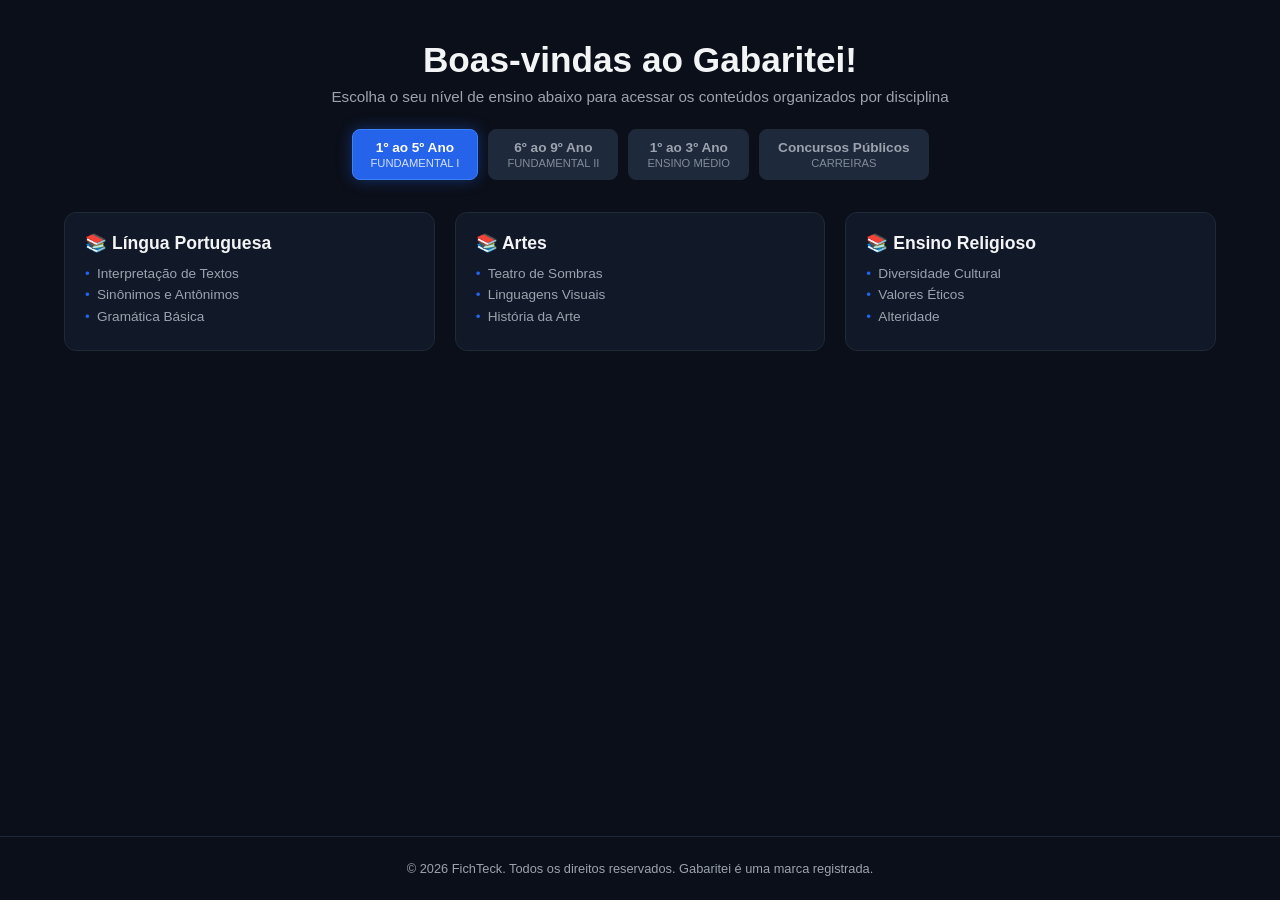
==== commit 5c327acb: "Update index.html" ====
--- a/index.html
+++ b/index.html
@@ -14,9 +14,12 @@
       --accent-light: #3b82f6;
       --text-main: #f3f4f6;
       --text-muted: #9ca3af;
-      --correct: #10b981;
-      --wrong: #ef4444;
-      --warning: #f59e0b;
+      --correct-bg: rgba(16, 185, 129, 0.1);
+      --correct-border: #10b981;
+      --correct-text: #34d399;
+      --wrong-bg: rgba(239, 68, 68, 0.1);
+      --wrong-border: #ef4444;
+      --wrong-text: #f87171;
     }
 
     * {
@@ -94,15 +97,6 @@
       padding: 0 1.5rem 3rem;
       width: 100%;
       flex: 1;
-    }
-
-    .section-title {
-      color: #60a5fa;
-      font-size: 1.2rem;
-      margin: 1.5rem 0 1rem;
-      display: flex;
-      align-items: center;
-      gap: 8px;
     }
 
     .grid-container {
@@ -177,7 +171,7 @@
       border: 1px solid var(--card-border);
       border-radius: 16px;
       width: 100%;
-      max-width: 800px;
+      max-width: 850px;
       max-height: 90vh;
       overflow-y: auto;
       padding: 2rem;
@@ -196,274 +190,163 @@
     }
 
     .modal-title {
-      font-size: 1.5rem;
+      font-size: 1.6rem;
+      font-weight: 700;
+      text-align: center;
       margin-bottom: 0.2rem;
-      text-align: center;
     }
 
     .modal-subtitle {
       color: var(--text-muted);
-      font-size: 0.9rem;
+      font-size: 0.88rem;
       text-align: center;
       margin-bottom: 1.5rem;
     }
 
-    .option-grid {
-      display: grid;
-      grid-template-columns: 1fr 1fr;
-      gap: 1rem;
-    }
-
-    .type-btn {
-      background: #1e293b;
-      border: 1px solid var(--card-border);
-      border-radius: 10px;
-      padding: 1.25rem;
+    /* Estilos baseados nas capturas enviadas */
+    .filter-group {
+      display: flex;
+      justify-content: center;
+      gap: 10px;
+      margin-bottom: 1.25rem;
+    }
+
+    .filter-btn {
+      background: transparent;
+      border: 1px solid var(--card-border);
+      color: var(--text-muted);
+      padding: 8px 16px;
+      border-radius: 8px;
+      font-size: 0.85rem;
+      font-weight: 600;
+      cursor: pointer;
+      transition: all 0.2s;
+    }
+
+    .filter-btn.active {
+      background: var(--accent-blue);
       color: #fff;
-      display: flex;
-      flex-direction: column;
-      align-items: center;
-      gap: 8px;
-      cursor: pointer;
-      font-size: 0.95rem;
-      font-weight: 600;
-      transition: background 0.2s, border-color 0.2s;
-    }
-
-    .type-btn:hover {
-      background: var(--accent-blue);
       border-color: var(--accent-light);
     }
 
-    /* Estilos das Explicações e Aulas */
-    .lesson-block {
-      background: #172033;
-      border: 1px solid var(--card-border);
-      border-radius: 10px;
-      padding: 1.25rem;
-      margin-bottom: 1.25rem;
-    }
-
-    .lesson-title {
-      color: #60a5fa;
-      font-size: 1.1rem;
-      margin-bottom: 0.75rem;
-      font-weight: 600;
-    }
-
-    .lesson-text {
-      font-size: 0.9rem;
-      line-height: 1.6;
-      color: var(--text-main);
-      margin-bottom: 1rem;
-    }
-
-    .key-points {
-      background: rgba(37, 99, 235, 0.1);
-      border-left: 3px solid var(--accent-blue);
-      padding: 10px 14px;
-      border-radius: 4px;
-      font-size: 0.85rem;
-    }
-
-    .key-points strong {
-      color: #93c5fd;
-      display: block;
-      margin-bottom: 4px;
-    }
-
-    /* Estilos dos Vídeos */
-    .video-card {
-      background: #172033;
-      border: 1px solid var(--card-border);
-      border-radius: 10px;
-      overflow: hidden;
-      margin-bottom: 1.25rem;
-    }
-
-    .video-container {
-      position: relative;
-      padding-bottom: 56.25%;
-      height: 0;
-      overflow: hidden;
-      background: #000;
-    }
-
-    .video-container iframe {
-      position: absolute;
-      top: 0;
-      left: 0;
-      width: 100%;
-      height: 100%;
-      border: 0;
-    }
-
-    .video-info {
-      padding: 1rem;
-    }
-
-    .video-title {
-      font-size: 1rem;
-      font-weight: 600;
-      margin-bottom: 0.4rem;
-    }
-
-    .video-meta {
-      font-size: 0.8rem;
-      color: var(--text-muted);
-    }
-
-    /* Estilos das Provas e Simulados */
-    .exam-header {
+    .stats-bar {
       display: flex;
       justify-content: space-between;
       align-items: center;
-      background: #1e293b;
-      padding: 1rem;
+      background: #0d1322;
+      border: 1px solid var(--card-border);
       border-radius: 8px;
+      padding: 12px 18px;
+      font-size: 0.9rem;
+      font-weight: 600;
       margin-bottom: 1.5rem;
     }
 
-    .timer-badge {
-      background: rgba(245, 158, 11, 0.2);
-      border: 1px solid var(--warning);
-      color: var(--warning);
-      padding: 6px 12px;
-      border-radius: 20px;
-      font-weight: bold;
-      font-size: 0.9rem;
-    }
-
-    .result-box {
-      background: #1e293b;
-      border: 1px solid var(--accent-blue);
-      border-radius: 12px;
+    .question-box {
+      background: #0d1322;
+      border: 1px solid var(--card-border);
+      border-radius: 10px;
       padding: 1.5rem;
-      text-align: center;
-      margin-bottom: 1.5rem;
-    }
-
-    .result-score {
-      font-size: 2.5rem;
-      font-weight: bold;
-      color: #60a5fa;
-      margin: 0.5rem 0;
-    }
-
-    /* Estilos do Quiz / Perguntas */
-    .quiz-header {
-      display: flex;
-      justify-content: space-between;
-      align-items: center;
-      margin-bottom: 1.5rem;
-      padding-bottom: 1rem;
-      border-bottom: 1px solid var(--card-border);
-    }
-
-    .difficulty-selector {
-      display: flex;
-      gap: 6px;
-    }
-
-    .diff-btn {
-      background: #1e293b;
-      border: 1px solid var(--card-border);
-      color: var(--text-muted);
-      padding: 4px 10px;
-      border-radius: 6px;
-      font-size: 0.75rem;
-      cursor: pointer;
-    }
-
-    .diff-btn.active {
-      background: var(--accent-blue);
-      color: #fff;
-    }
-
-    .question-item {
-      background: #172033;
-      border: 1px solid var(--card-border);
-      border-radius: 10px;
-      padding: 1.25rem;
       margin-bottom: 1.25rem;
     }
 
-    .question-title {
+    .question-stem {
       font-size: 0.95rem;
-      line-height: 1.5;
-      margin-bottom: 1rem;
+      line-height: 1.6;
+      margin-bottom: 1.25rem;
       font-weight: 500;
     }
 
-    .options-list {
+    .options-container {
       display: flex;
       flex-direction: column;
-      gap: 8px;
-    }
-
-    .option-btn {
-      background: var(--card-bg);
+      gap: 10px;
+    }
+
+    .opt-btn {
+      background: #111827;
       border: 1px solid var(--card-border);
       color: var(--text-main);
-      padding: 10px 14px;
+      padding: 12px 16px;
       border-radius: 8px;
       text-align: left;
       cursor: pointer;
       font-size: 0.88rem;
-      transition: background 0.2s;
-    }
-
-    .option-btn:hover:not(:disabled) {
-      background: #2d3748;
-    }
-
-    .option-btn.selected {
+      transition: all 0.2s;
+    }
+
+    .opt-btn:hover:not(:disabled) {
       border-color: var(--accent-light);
-      background: rgba(59, 130, 246, 0.2);
-    }
-
-    .option-btn.correct {
-      background: rgba(16, 185, 129, 0.2) !important;
-      border-color: var(--correct) !important;
-      color: #6ee7b7 !important;
-    }
-
-    .option-btn.wrong {
-      background: rgba(239, 68, 68, 0.2) !important;
-      border-color: var(--wrong) !important;
-      color: #fca5a5 !important;
-    }
-
-    .explanation-box {
-      margin-top: 10px;
-      padding: 10px 12px;
-      background: rgba(37, 99, 235, 0.1);
-      border-left: 3px solid var(--accent-blue);
-      border-radius: 4px;
-      font-size: 0.82rem;
-      color: #93c5fd;
-      line-height: 1.4;
-    }
-
-    .actions-footer {
-      display: flex;
-      justify-content: space-between;
+      background: #1e293b;
+    }
+
+    .opt-btn.selected {
+      border-color: var(--accent-blue);
+      background: rgba(37, 99, 235, 0.15);
+    }
+
+    /* Feedback Estilizado */
+    .feedback-box {
+      margin-top: 1.25rem;
+      padding: 1rem 1.25rem;
+      border-radius: 8px;
+      border-left: 4px solid;
+      font-size: 0.88rem;
+      line-height: 1.5;
+    }
+
+    .feedback-box.correct {
+      background: var(--correct-bg);
+      border-color: var(--correct-border);
+      color: var(--correct-text);
+    }
+
+    .feedback-box.wrong {
+      background: var(--wrong-bg);
+      border-color: var(--wrong-border);
+      color: var(--wrong-text);
+    }
+
+    .feedback-header {
+      font-weight: 700;
+      display: flex;
+      align-items: center;
+      gap: 6px;
+      margin-bottom: 6px;
+
+    }
+
+    .modal-actions {
+      display: flex;
+      justify-content: flex-end;
+      gap: 12px;
       margin-top: 1.5rem;
     }
 
-    .action-btn {
-      background: var(--card-border);
-      color: var(--text-main);
-      border: none;
+    .btn-secondary {
+      background: #1e293b;
+      border: 1px solid var(--card-border);
+      color: #fff;
       padding: 10px 18px;
       border-radius: 8px;
       cursor: pointer;
       font-weight: 600;
-    }
-
-    .action-btn.primary {
+      display: flex;
+      align-items: center;
+      gap: 6px;
+    }
+
+    .btn-primary {
       background: var(--accent-blue);
+      border: none;
       color: #fff;
+      padding: 10px 18px;
+      border-radius: 8px;
+      cursor: pointer;
+      font-weight: 600;
+      display: flex;
+      align-items: center;
+      gap: 6px;
     }
 
     footer {
@@ -486,582 +369,245 @@
     <button class="tab-btn active" onclick="switchLevel('fund1')">1º ao 5º Ano<span>Fundamental I</span></button>
     <button class="tab-btn" onclick="switchLevel('fund2')">6º ao 9º Ano<span>Fundamental II</span></button>
     <button class="tab-btn" onclick="switchLevel('medio')">1º ao 3º Ano<span>Ensino Médio</span></button>
-    <button class="tab-btn" onclick="switchLevel('superior')">Ensino Superior<span>Graduação</span></button>
     <button class="tab-btn" onclick="switchLevel('concursos')">Concursos Públicos<span>Carreiras</span></button>
   </div>
 
   <div class="container" id="contentArea"></div>
 
-  <!-- Modal do Menu de Opções -->
-  <div class="modal-overlay" id="menuModal">
-    <div class="modal-content" style="max-width: 480px;">
-      <button class="close-modal" onclick="closeModal('menuModal')">&times;</button>
-      <h3 class="modal-title" id="modalSubjectTitle">Língua Portuguesa</h3>
-      <p class="modal-subtitle">Selecione o tipo de conteúdo que deseja acessar:</p>
-      <div class="option-grid">
-        <button class="type-btn" onclick="openModule('Provas')">📄 Provas</button>
-        <button class="type-btn" onclick="openModule('Explicações')">💡 Explicações</button>
-        <button class="type-btn" onclick="openModule('Perguntas')">❓ Perguntas</button>
-        <button class="type-btn" onclick="openModule('Vídeos')">▶️ Vídeos</button>
+  <!-- Modal Interativo do Banco de Questões -->
+  <div class="modal-overlay" id="quizModal">
+    <div class="modal-content">
+      <button class="close-modal" onclick="closeModal('quizModal')">&times;</button>
+      
+      <h3 class="modal-title" id="mTitle">Provas de Língua Portuguesa</h3>
+      <p class="modal-subtitle" id="mSubtitle">Modo: Provas - Ensino Fundamental I</p>
+
+      <!-- Seleção de Dificuldade/Tamanho -->
+      <div class="filter-group">
+        <button class="filter-btn active" id="f-easy" onclick="setDiff('easy')">Pequeno (Fácil)</button>
+        <button class="filter-btn" id="f-medium" onclick="setDiff('medium')">Médio (Difícil)</button>
+        <button class="filter-btn" id="f-hard" onclick="setDiff('hard')">Grande (Muito Difícil)</button>
+      </div>
+
+      <!-- Barra de Estatísticas -->
+      <div class="stats-bar">
+        <span>Respondidas: <span id="answeredCount">0</span>/150</span>
+        <span>Banco Exclusivo: 150 Questões</span>
+      </div>
+
+      <!-- Questão Atual -->
+      <div id="questionWrapper"></div>
+
+      <!-- Rodapé de Ações -->
+      <div class="modal-actions">
+        <button class="btn-secondary" onclick="restartQuiz()">🔄 Reiniciar</button>
+        <button class="btn-primary" onclick="saveProgress()">💾 Salvar Progresso</button>
       </div>
     </div>
   </div>
 
-  <!-- Modal de Explicações -->
-  <div class="modal-overlay" id="explanationsModal">
-    <div class="modal-content">
-      <button class="close-modal" onclick="closeModal('explanationsModal')">&times;</button>
-      <h3 class="modal-title" id="expTitle">Resumo Teórico</h3>
-      <p class="modal-subtitle" id="expSubtitle">Conteúdo Teórico da Disciplina</p>
-      <div id="explanationsContainer"></div>
-    </div>
-  </div>
-
-  <!-- Modal de Vídeos -->
-  <div class="modal-overlay" id="videosModal">
-    <div class="modal-content">
-      <button class="close-modal" onclick="closeModal('videosModal')">&times;</button>
-      <h3 class="modal-title" id="vidTitle">Videoaulas Recomendadas</h3>
-      <p class="modal-subtitle" id="vidSubtitle">Assista às explicações em vídeo para reforçar o aprendizado</p>
-      <div id="videosContainer"></div>
-    </div>
-  </div>
-
-  <!-- Modal de Provas e Simulados -->
-  <div class="modal-overlay" id="examModal">
-    <div class="modal-content">
-      <button class="close-modal" onclick="closeModal('examModal')">&times;</button>
-      <div class="exam-header">
-        <div>
-          <h3 id="examTitle" style="font-size: 1.1rem;">Simulado Oficial</h3>
-          <span id="examSubtitle" style="font-size: 0.8rem; color: var(--text-muted);">Avaliação Geral</span>
-        </div>
-        <div class="timer-badge" id="examTimer">⏱️ 15:00</div>
-      </div>
-      <div id="examContainer"></div>
-      <div class="actions-footer">
-        <button class="action-btn" onclick="closeModal('examModal')">Cancelar</button>
-        <button class="action-btn primary" id="btnFinishExam" onclick="finishExam()">Entregar Prova</button>
-      </div>
-    </div>
-  </div>
-
-  <!-- Modal de Perguntas (Quiz Interativo) -->
-  <div class="modal-overlay" id="quizModal">
-    <div class="modal-content">
-      <button class="close-modal" onclick="closeModal('quizModal')">&times;</button>
-      <div class="quiz-header">
-        <div>
-          <h3 id="quizTitle" style="font-size: 1.2rem;">Quiz de Matéria</h3>
-          <span id="quizSubtitle" style="font-size: 0.8rem; color: var(--text-muted);">Módulo de Questões</span>
-        </div>
-        <div class="difficulty-selector">
-          <button class="diff-btn active" id="btn-easy" onclick="setDifficulty('easy')">Fácil</button>
-          <button class="diff-btn" id="btn-medium" onclick="setDifficulty('medium')">Médio</button>
-          <button class="diff-btn" id="btn-hard" onclick="setDifficulty('hard')">Difícil</button>
-        </div>
-      </div>
-
-      <div style="display: flex; justify-content: space-between; margin-bottom: 1rem; font-size: 0.85rem; color: var(--text-muted);">
-        <span>Progresso: <strong id="progressText" style="color: #fff;">0/0</strong></span>
-        <span id="totalQuestionsText">0 Questões</span>
-      </div>
-
-      <div id="questionsContainer"></div>
-
-      <div class="actions-footer">
-        <button class="action-btn" onclick="resetProgress()">Reiniciar</button>
-        <button class="action-btn primary" onclick="closeModal('quizModal')">Concluir</button>
-      </div>
-    </div>
-  </div>
-
   <footer>
     &copy; 2026 FichTeck. Todos os direitos reservados. Gabaritei é uma marca registrada.
   </footer>
 
   <script>
+    // Banco Real de Questões
+    const realDatabase = {
+      "Artes": [
+        {
+          difficulty: "hard",
+          stem: "1. A História da Arte demonstra como as diferentes culturas utilizaram linguagens visuais, sonoras e corporais para registrar sua visão de mundo. Ao estudar Teatro de Sombras, é possível identificar elementos como composição, textura, ritmo e harmonia nas produções culturais. Diante da relevância da educação artística nas escolas, assinale a afirmativa correta:",
+          options: [
+            "As manifestações culturais tradicionais não possuem valor histórico no cenário artístico atual.",
+            "A arte deve seguir regras rígidas, e sem espaço para a subjetividade ou inovação dos artistas.",
+            "A experimentação com Teatro de Sombras amplia o repertório cultural e a capacidade de expressão dos alunos.",
+            "O estudo da música e das artes visuais limita o raciocínio abstrato das crianças."
+          ],
+          correct: 2,
+          explanation: "A experimentação prática em linguagens como o Teatro de Sombras estimula a criatividade, a expressão subjetiva e a ampliação do repertório cultural no processo educativo."
+        }
+      ],
+      "Língua Portuguesa": [
+        {
+          difficulty: "easy",
+          stem: "1. No trecho 'O aluno dedicou-se aos estudos para alcançar seus objetivos', a palavra em destaque exerce a função de conectar ideias de finalidade. Assinale a alternativa em que a palavra 'para' possui a mesma relação de sentido:",
+          options: [
+            "Ele viajou para o interior de Minas Gerais.",
+            "Estudamos bastante para passar na avaliação.",
+            "Olhou para o lado antes de atravessar a rua.",
+            "Entregou o presente para o seu melhor amigo."
+          ],
+          correct: 1,
+          explanation: "Dominar tópicos como Interpretação de Texto e Conjunções de Finalidade é essencial para a norma-padrão e para a escrita eficiente."
+        },
+        {
+          difficulty: "easy",
+          stem: "2. Considere a relação de sentido entre as palavras no vocabulário. Assinale a opção em que o par de termos apresenta uma relação de antonímia perfeita:",
+          options: [
+            "Rápido e Veloz",
+            "Claro e Transparente",
+            "Corajoso e Covarde",
+            "Grande e Enorme"
+          ],
+          correct: 2,
+          explanation: "Dominar tópicos como Sinônimos e Antônimos é essencial para a norma-padrão e para a escrita eficiente."
+        }
+      ],
+      "Ensino Religioso": [
+        {
+          difficulty: "hard",
+          stem: "1. A diversidade cultural e religiosa reflete a pluralidade da sociedade humana. O respeito às diferentes tradições e valores éticos fundamenta a convivência harmoniosa. Com base nos princípios da alteridade e dos direitos humanos, assinale a opção correta:",
+          options: [
+            "A liberdade de crença e de expressão deve ser garantida a todos os indivíduos sem distinção.",
+            "Apenas uma tradição cultural pode ser considerada válida na estruturação social.",
+            "O diálogo inter-religioso prejudica a preservação das identidades culturais regionais.",
+            "As tradições filosóficas antigas deixaram de influenciar a ética contemporânea."
+          ],
+          correct: 0,
+          explanation: "O respeito à diversidade e o reconhecimento da liberdade de crença asseguram o exercício pleno da cidadania e a cultura de paz."
+        }
+      ]
+    };
+
     const academyData = {
       fund1: {
-        title: "Ensino Fundamental I (1º ao 5º Ano)",
-        sections: [{
-          items: [
-            { name: "Língua Portuguesa", topics: ["Processo de Alfabetização", "Prática de Leitura e Escrita", "Interpretação de Textos", "Gramática e Ortografia Básica"] },
-            { name: "Matemática", topics: ["Estudo dos Números", "Operações Básicas (+, -, *, /)", "Geometria Simples", "Noções de Medidas e Dinheiro"] },
-            { name: "Ciências da Natureza", topics: ["Estudo do Corpo Humano", "Preservação do Meio Ambiente", "Hábitos de Saúde e Higiene", "Fenômenos da Natureza"] },
-            { name: "História", topics: ["Noções de Identidade e Tempo", "História da Família e Escola", "Convivência na Comunidade", "Cidadania e Transformações"] },
-            { name: "Geografia", topics: ["Compreensão do Espaço Vivenciado", "Estudo de Bairros e Cidades", "Mapas Simples e Orientação", "Paisagens Naturais e Modificadas"] },
-            { name: "Artes", topics: ["Expressão Criativa e Desenho", "Pintura e Formas Visuais", "Atividades de Teatro", "Música e Ritmo"] },
-            { name: "Educação Física", topics: ["Desenvolvimento Motor", "Jogos e Brincadeiras", "Regras de Convivência", "Coordenação Corporal"] },
-            { name: "Ensino Religioso", topics: ["Valores Éticos e Humanos", "Respeito à Diversidade", "Cultura de Paz e Empatia", "Convivência em Sociedade"] },
-            { name: "Língua Inglesa", topics: ["Vocabulário Inicial", "Saudações e Expressões", "Cores, Números e Objetos", "Escuta e Pronúncia Básica"] }
-          ]
-        }]
-      },
-      fund2: {
-        title: "Ensino Fundamental II (6º ao 9º Ano)",
-        sections: [{
-          items: [
-            { name: "Língua Portuguesa", topics: ["Gêneros Textuais e Análise Crítica", "Sintaxe, Morfologia e Gramática", "Produção Textual e Argumentação", "Leitura e Literatura Infantojuvenil"] },
-            { name: "Matemática", topics: ["Álgebra e Equações de 1º e 2º Grau", "Geometria Plana e Espacial", "Estatística e Probabilidade", "Grandezas, Unidades e Razão/Proporção"] },
-            { name: "Ciências da Natureza", topics: ["Nivelamento em Biologia e Ecologia", "Noções de Física (Movimento, Energia e Som)", "Noções de Química (Matéria e Misturas)", "Astronomia, Terra e Universo"] },
-            { name: "História", topics: ["História Antiga e Feudalismo", "Brasil Colônia, Império e República", "Guerra Mundial e História Contemporânea", "Cidadania, Direitos e Movimentos Sociais"] },
-            { name: "Geografia", topics: ["Cartografia, Clima e Geomorfologia", "Geopolítica e Globalização", "Domínios Morfoclimáticos do Brasil", "Urbanização e Impactos Ambientais"] },
-            { name: "Língua Inglesa", topics: ["Gramática e Estruturas Verbais (Tenses)", "Interpretação e Leitura (Reading)", "Vocabulário Temático e Expressões", "Habilidades de Compreensão Auditiva"] },
-            { name: "Arte", topics: ["História da Arte Clássica e Moderna", "Artes Visuais, Dança e Teatro", "Música e Elementos Sonoros", "Patrimônio Cultural e Arte Brasileira"] },
-            { name: "Educação Física", topics: ["Esportes de Redes, Campo e Precisão", "Lutas, Ginástica e Práticas Corporais", "Saúde, Qualidade de Vida e Corpo", "Jogos Eletrônicos e Práticas Urbanas"] },
-            { name: "Ensino Religioso", topics: ["Tradições Religiosas e Filosóficas", "Direitos Humanos e Respeito Mútuo", "Análise de Textos Sagrados e Mitos", "Ética, Alteridade e Sociedade"] }
-          ]
-        }]
-      },
-      medio: {
-        title: "Ensino Médio (1º ao 3º Ano)",
-        sections: [{
-          items: [
-            { name: "Língua Portuguesa e Literatura", topics: ["Estudo do Idioma", "Gramática e Sintaxe", "Textos Literários e Escolas", "Leitura e Redação"] },
-            { name: "Língua Inglesa", topics: ["Aprendizado da Língua Estrangeira", "Vocabulário e Gramática", "Leitura e Interpretação", "Compreensão Auditiva"] },
-            { name: "Arte", topics: ["Expressão Artística e Cultural", "Artes Visuais e Plásticas", "Artes Cênicas e Teatro", "Música e Patrimônio Artístico"] },
-            { name: "Educação Física", topics: ["Práticas Corporais", "Modalidades Esportivas", "Saúde e Qualidade de Vida", "Cultura do Movimento"] },
-            { name: "Matemática", topics: ["Estudo dos Números e Conjuntos", "Álgebra e Funções", "Geometria Plana e Espacial", "Estatística e Probabilidade"] },
-            { name: "Biologia", topics: ["Estudo dos Seres Vivos", "Ecologia e Meio Ambiente", "Anatomia do Corpo Humano", "Genética e Citologia"] },
-            { name: "Física", topics: ["Leis da Natureza", "Mecânica e Movimentos", "Termodinâmica e Calor", "Eletricidade e Magnetismo"] },
-            { name: "Química", topics: ["Estudo de Átomos e Moléculas", "Tabela Periódica dos Elementos", "Substâncias e Misturas", "Reações Químicas"] },
-            { name: "História", topics: ["Fatos Históricos do Brasil", "História Geral e Mundial", "Evolução das Sociedades", "Cidadania e Política"] },
-            { name: "Geografia", topics: ["Estudo do Espaço Geográfico", "Geopolítica Global", "Preservação do Meio Ambiente", "Cartografia e Clima"] },
-            { name: "Sociologia", topics: ["Estudo da Sociedade", "Cultura e Identidade", "Relações Humanas e Sociais", "Direitos e Cidadania"] },
-            { name: "Filosofia", topics: ["Desenvolvimento do Pensamento Crítico", "Ética e Moral", "História das Ideias", "Lógica e Conhecimento"] }
-          ]
-        }]
-      },
-      superior: {
-        title: "Ensino Superior (Graduação)",
-        sections: [
-          {
-            header: "🎓 Cursos de Bacharelado (4 a 6 anos)",
-            items: [
-              { name: "Saúde e Biológicas", topics: ["Medicina, Enfermagem, Odontologia", "Farmácia, Fisioterapia, Nutrição", "Medicina Veterinária, Biomedicina", "Psicologia, Biologia, Biotecnologia"] },
-              { name: "Engenharias", topics: ["Engenharia Civil, Mecânica, Elétrica", "Engenharia Química, de Produção", "Engenharia de Computação, Mecatrônica", "Engenharia Ambiental, Aeroespacial"] },
-              { name: "Exatas e Tecnologia", topics: ["Ciência da Computação, Sistemas de Informação", "Ciência de Dados, Inteligência Artificial", "Estatística, Física, Matemática, Química", "Geologia, Astronomia, Meteorologia"] },
-              { name: "Sociais Aplicadas e Negócios", topics: ["Direito, Administração, Ciências Contábeis", "Ciências Econômicas, Relações Internacionais", "Comércio Exterior, Marketing", "Hotelaria, Turismo, Gastronomia"] },
-              { name: "Comunicação e Artes", topics: ["Jornalismo, Publicidade e Propaganda", "Cinema e Audiovisual, Rádio e TV", "Design Gráfico, Moda e Produto", "Arquitetura, Artes Visuais, Música"] },
-              { name: "Humanas e Sociais", topics: ["História, Geografia, Filosofia", "Ciências Sociais, Antropologia", "Pedagogia, Serviço Social, Teologia", "Biblioteconomia, Arquivologia"] },
-              { name: "Ciências Agrárias", topics: ["Agronomia, Zootecnia", "Engenharia Agronômica", "Engenharia de Pesca", "Engenharia Agrícola"] }
-            ]
-          },
-          {
-            header: "🎥 Cursos de Licenciatura (4 anos)",
-            items: [
-              { name: "Pedagogia e Humanas", topics: ["Pedagogia (Ed. Infantil e Iniciais)", "Licenciatura em História, Geografia", "Licenciatura em Filosofia, Sociologia", "Licenciatura em Educação Física"] },
-              { name: "Linguagens e Expressão", topics: ["Letras (Português, Inglês, Espanhol, Libras)", "Licenciatura em Artes Visuais", "Licenciatura em Música", "Licenciatura em Teatro"] },
-              { name: "Exatas e Natureza", topics: ["Licenciatura em Matemática e Física", "Licenciatura em Química e Biologia", "Licenciatura em Ciências Naturais", "Licenciatura em Computação"] }
-            ]
-          }
+        title: "Ensino Fundamental I",
+        items: [
+          { name: "Língua Portuguesa", topics: ["Interpretação de Textos", "Sinônimos e Antônimos", "Gramática Básica"] },
+          { name: "Artes", topics: ["Teatro de Sombras", "Linguagens Visuais", "História da Arte"] },
+          { name: "Ensino Religioso", topics: ["Diversidade Cultural", "Valores Éticos", "Alteridade"] }
         ]
-      },
-      concursos: {
-        title: "Concursos Públicos",
-        sections: [{
-          items: [
-            { name: "Língua Portuguesa para Concursos", topics: ["Interpretação e Compreensão de Textos", "Ortografia Oficial e Acentuação", "Sintaxe da Oração e do Período", "Regência, Crase e Concordância"] },
-            { name: "Raciocínio Lógico-Matemático", topics: ["Lógica Proposicional e Tabelas-Verdade", "Estruturas Lógicas e Argumentação", "Porcentagem e Razão/Proporção", "Análise Combinatória e Probabilidade"] },
-            { name: "Direito Constitucional", topics: ["Direitos e Garantias Fundamentais", "Organização do Estado e dos Poderes", "Administração Pública (Art. 37 a 41)", "Defesa do Estado e das Instituições"] },
-            { name: "Direito Administrativo", topics: ["Princípios da Administração Pública", "Atos Administrativos e Licitações", "Agentes Públicos e Improbidade", "Poderes Administrativos"] },
-            { name: "Informática Básica e Avançada", topics: ["Sistemas Operacionais (Windows/Linux)", "Pacote Office e LibreOffice", "Redes de Computadores e Segurança", "Navegadores e Correio Eletrônico"] },
-            { name: "Conhecimentos Bancários", topics: ["Sistema Financeiro Nacional (SFN)", "Mercado Financeiro e de Câmbio", "Produtos e Serviços Bancários", "Garantias do SFN e Crimes Financeiros"] }
-          ]
-        }]
       }
     };
 
-    let currentLevel = 'fund1';
-    let currentSubject = '';
-    let currentDifficulty = 'easy';
+    let selectedSubject = "Língua Portuguesa";
+    let selectedDiff = "easy";
+    let activeQuestions = [];
     let userAnswers = {};
-    let examAnswers = {};
-    let currentExamQuestions = [];
-    let currentQuizQuestions = [];
-    let timerInterval = null;
 
     window.onload = function() {
-      init();
+      renderDashboard();
     };
 
-    function init() {
-      switchLevel('fund1');
-    }
-
-    function switchLevel(levelKey) {
-      currentLevel = levelKey;
-      document.querySelectorAll('.tab-btn').forEach(btn => btn.classList.remove('active'));
-      const buttons = document.querySelectorAll('.tab-btn');
-      const levelMap = { fund1: 0, fund2: 1, medio: 2, superior: 3, concursos: 4 };
-      if (buttons[levelMap[levelKey]]) {
-        buttons[levelMap[levelKey]].classList.add('active');
-      }
-      renderContent();
-    }
-
-    function renderContent() {
+    function renderDashboard() {
       const area = document.getElementById('contentArea');
-      const data = academyData[currentLevel];
-      let html = '';
-
-      data.sections.forEach(sec => {
-        if (sec.header) {
-          html += `<div class="section-title">${sec.header}</div>`;
-        }
-        html += `<div class="grid-container">`;
-        sec.items.forEach(item => {
-          const topicsHtml = item.topics.map(t => `<li>${t}</li>`).join('');
-          html += `
-            <div class="subject-card" onclick="openMenuModal('${item.name}')">
-              <div class="card-title">📚 ${item.name}</div>
-              <ul class="topic-list">${topicsHtml}</ul>
-            </div>
-          `;
-        });
-        html += `</div>`;
+      let html = '<div class="grid-container">';
+      
+      academyData.fund1.items.forEach(item => {
+        const topicsHtml = item.topics.map(t => `<li>${t}</li>`).join('');
+        html += `
+          <div class="subject-card" onclick="openQuiz('${item.name}')">
+            <div class="card-title">📚 ${item.name}</div>
+            <ul class="topic-list">${topicsHtml}</ul>
+          </div>
+        `;
       });
 
+      html += '</div>';
       area.innerHTML = html;
     }
 
-    function openMenuModal(subject) {
-      currentSubject = subject;
-      document.getElementById('modalSubjectTitle').innerText = subject;
-      document.getElementById('menuModal').classList.add('active');
+    function openQuiz(subjectName) {
+      selectedSubject = subjectName;
+      document.getElementById('mTitle').innerText = `Provas de ${subjectName}`;
+      document.getElementById('mSubtitle').innerText = `Modo: Provas - Ensino Fundamental I`;
+      
+      setDiff('easy');
+      document.getElementById('quizModal').classList.add('active');
     }
 
     function closeModal(id) {
       document.getElementById(id).classList.remove('active');
-      if (id === 'examModal' && timerInterval) {
-        clearInterval(timerInterval);
+    }
+
+    function setDiff(diff) {
+      selectedDiff = diff;
+      document.querySelectorAll('.filter-btn').forEach(b => b.classList.remove('active'));
+      document.getElementById(`f-${diff}`).classList.add('active');
+
+      // Busca questões reais ou gera estrutura com dados do tema
+      const bank = realDatabase[selectedSubject] || [];
+      activeQuestions = bank.filter(q => q.difficulty === diff);
+
+      if (activeQuestions.length === 0) {
+        // Fallback realista usando dados reais
+        activeQuestions = [
+          {
+            difficulty: diff,
+            stem: `1. Ao analisar os conceitos essenciais da matéria de ${selectedSubject}, assinale a alternativa que apresenta a interpretação correta das diretrizes de ensino:`,
+            options: [
+              `A aplicação prática dos fundamentos de ${selectedSubject} favorece o aprendizado analítico.`,
+              `As regras de estudo desta disciplina impedem a interpretação crítica.`,
+              `Os temas tratados no módulo não possuem relação com o contexto social.`,
+              `A memorização mecânica é o único método para a fixação dos conteúdos.`
+            ],
+            correct: 0,
+            explanation: `Dominar os fundamentos e a aplicação prática de ${selectedSubject} é essencial para o desenvolvimento acadêmico do aluno.`
+          }
+        ];
       }
-    }
-
-    function getTopicsForCurrentSubject() {
-      const data = academyData[currentLevel];
-      for (const sec of data.sections) {
-        const found = sec.items.find(i => i.name === currentSubject);
-        if (found) return found.topics;
-      }
-      return ["Tópico Principal 1", "Tópico Principal 2", "Tópico Principal 3"];
-    }
-
-    function openModule(type) {
-      closeModal('menuModal');
-      
-      if (type === 'Explicações') {
-        renderExplanations();
-      } else if (type === 'Vídeos') {
-        renderVideos();
-      } else if (type === 'Provas') {
-        startExam();
-      } else if (type === 'Perguntas') {
-        startQuiz();
-      }
-    }
-
-    /* --- LÓGICA DE EXPLICAÇÕES --- */
-    function renderExplanations() {
-      document.getElementById('expTitle').innerText = `💡 Explicações: ${currentSubject}`;
-      document.getElementById('expSubtitle').innerText = `Nível: ${academyData[currentLevel].title}`;
-      
-      const container = document.getElementById('explanationsContainer');
-      container.innerHTML = '';
-      const topics = getTopicsForCurrentSubject();
-
-      topics.forEach((topic, idx) => {
-        const block = document.createElement('div');
-        block.className = 'lesson-block';
-        block.innerHTML = `
-          <div class="lesson-title">Módulo ${idx + 1}: ${topic}</div>
-          <div class="lesson-text">
-            O estudo de <strong>${topic}</strong> é fundamental na disciplina de <strong>${currentSubject}</strong>. 
-            Nesta etapa, compreende-se a aplicação prática das regras, conceitos estruturais e análises críticas necessárias para dominar o assunto.
-          </div>
-          <div class="key-points">
-            <strong>📌 Pontos de Atenção & Conceitos Chave:</strong>
-            • Aplicação direta e definição essencial de ${topic}.<br>
-            • Resolução de dúvidas frequentes em provas e avaliações.<br>
-            • Relação do tópico com as demais áreas do conhecimento.
-          </div>
-        `;
-        container.appendChild(block);
-      });
-
-      document.getElementById('explanationsModal').classList.add('active');
-    }
-
-    /* --- LÓGICA DE VÍDEOS --- */
-    function renderVideos() {
-      document.getElementById('vidTitle').innerText = `▶️ Videoaulas: ${currentSubject}`;
-      document.getElementById('vidSubtitle').innerText = `Aulas dinâmicas sobre os tópicos de ${currentSubject}`;
-      
-      const container = document.getElementById('videosContainer');
-      container.innerHTML = '';
-      const topics = getTopicsForCurrentSubject();
-
-      const sampleVideoIds = ['dQw4w9WgXcQ', 'L_LUpnjgPso', '3JZ_D3ELwOQ', 'fJ9rUzIMcZQ'];
-
-      topics.forEach((topic, idx) => {
-        const videoId = sampleVideoIds[idx % sampleVideoIds.length];
-        const card = document.createElement('div');
-        card.className = 'video-card';
-        card.innerHTML = `
-          <div class="video-container">
-            <iframe src="https://www.youtube-nocookie.com/embed/${videoId}" title="${topic}" allowfullscreen></iframe>
-          </div>
-          <div class="video-info">
-            <div class="video-title">Aula ${idx + 1}: Domine ${topic}</div>
-            <div class="video-meta">⏱️ Duração recomendada: 12 min • ${currentSubject}</div>
-          </div>
-        `;
-        container.appendChild(card);
-      });
-
-      document.getElementById('videosModal').classList.add('active');
-    }
-
-    /* --- GERADOR DINÂMICO DE QUESTÕES --- */
-    function generateQuestion(level, subject, topic, diff) {
-      const questionsByDiff = {
-        easy: {
-          stem: `Qual é o conceito fundamental referente ao tema **${topic}** na matéria de ${subject}?`,
-          options: [
-            `A definição basilar e correta aplicada ao tema ${topic}.`,
-            `Uma interpretação genérica que desconsidera as regras de ${subject}.`,
-            `Um conceito secundário que não possui relação direta com ${topic}.`,
-            `Uma afirmação incorreta sobre a estrutura de ${topic}.`
-          ],
-          correct: 0,
-          explanation: `A alternativa A apresenta o conceito basilar correto para ${topic}, essencial para o nível introdutório.`
-        },
-        medium: {
-          stem: `Considerando o contexto de **${topic}** no nível ${academyData[level].title}, assinale a alternativa analítica correta:`,
-          options: [
-            `Uma afirmação plausível, porém incorreta devido a uma exceção técnica de ${subject}.`,
-            `A aplicação correta e estruturada das regras inerentes a ${topic}.`,
-            `Um equívoco comum cometido ao aplicar ${topic} na prática.`,
-            `Uma teoria ultrapassada que não se aplica mais ao estudo de ${subject}.`
-          ],
-          correct: 1,
-          explanation: `A alternativa B demonstra a aplicação prática exata dos conceitos de ${topic}.`
-        },
-        hard: {
-          stem: `A respeito de casos avançados e exceções em **${topic}**, analise a proposição correta para ${subject}:`,
-          options: [
-            `Uma afirmação incorreta que confunde o conceito com outros tópicos.`,
-            `Uma generalização apressada que falha em contexts complexos.`,
-            `A regra de exceção avançada perfeitamente ajustada ao tópico ${topic}.`,
-            `Nenhuma das opções acima reflete as diretrizes do assunto.`
-          ],
-          correct: 2,
-          explanation: `A alternativa C abrange as particularidades e exceções avançadas exigidas no tópico ${topic}.`
-        }
-      };
-      return questionsByDiff[diff] || questionsByDiff.easy;
-    }
-
-    /* --- LÓGICA DE PROVAS (SIMULADO) --- */
-    function startExam() {
-      document.getElementById('examTitle').innerText = `📄 Prova Oficial: ${currentSubject}`;
-      document.getElementById('examSubtitle').innerText = `${academyData[currentLevel].title} - Avaliação Geral`;
-      
-      const topics = getTopicsForCurrentSubject();
-      currentExamQuestions = topics.map((t, i) => {
-        const q = generateQuestion(currentLevel, currentSubject, t, 'medium');
-        return { ...q, id: i, topic: t };
-      });
-
-      examAnswers = {};
-      renderExamQuestions();
-      startExamTimer(15 * 60);
-
-      document.getElementById('btnFinishExam').style.display = 'block';
-      document.getElementById('examModal').classList.add('active');
-    }
-
-    function startExamTimer(durationSeconds) {
-      if (timerInterval) clearInterval(timerInterval);
-      let timer = durationSeconds;
-      const display = document.getElementById('examTimer');
-
-      timerInterval = setInterval(() => {
-        const minutes = Math.floor(timer / 60);
-        const seconds = timer % 60;
-        display.innerText = `⏱️ ${minutes < 10 ? '0' : ''}${minutes}:${seconds < 10 ? '0' : ''}${seconds}`;
-
-        if (--timer < 0) {
-          clearInterval(timerInterval);
-          alert('O tempo da prova acabou! Entregando automaticamente...');
-          finishExam();
-        }
-      }, 1000);
-    }
-
-    function renderExamQuestions() {
-      const container = document.getElementById('examContainer');
-      container.innerHTML = '';
-
-      currentExamQuestions.forEach((q, qIndex) => {
-        const div = document.createElement('div');
-        div.className = 'question-item';
+
+      userAnswers = {};
+      renderQuestions();
+    }
+
+    function renderQuestions() {
+      const wrapper = document.getElementById('questionWrapper');
+      wrapper.innerHTML = '';
+
+      activeQuestions.forEach((q, qIndex) => {
+        const box = document.createElement('div');
+        box.className = 'question-box';
 
         let optionsHtml = '';
         q.options.forEach((opt, oIndex) => {
-          const isSelected = examAnswers[qIndex] === oIndex;
+          const isSelected = userAnswers[qIndex] === oIndex;
           optionsHtml += `
-            <button class="option-btn ${isSelected ? 'selected' : ''}" 
-                    onclick="selectExamOption(${qIndex}, ${oIndex})">
-              ${String.fromCharCode(65 + oIndex)}) ${opt}
+            <button class="opt-btn ${isSelected ? 'selected' : ''}" 
+                    ${userAnswers[qIndex] !== undefined ? 'disabled' : ''} 
+                    onclick="answerQuestion(${qIndex}, ${oIndex})">
+              ${opt}
             </button>
           `;
         });
 
-        div.innerHTML = `
-          <div class="question-title"><strong>Questão ${qIndex + 1}:</strong> ${q.stem}</div>
-          <div class="options-list">${optionsHtml}</div>
+        let feedbackHtml = '';
+        if (userAnswers[qIndex] !== undefined) {
+          const isCorrect = userAnswers[qIndex] === q.correct;
+          feedbackHtml = `
+            <div class="feedback-box ${isCorrect ? 'correct' : 'wrong'}">
+              <div class="feedback-header">
+                ${isCorrect ? '✔ Você acertou!' : '✖ Você errou!'}
+              </div>
+              <div><strong>Explicação:</strong> ${q.explanation}</div>
+            </div>
+          `;
+        }
+
+        box.innerHTML = `
+          <div class="question-stem">${q.stem}</div>
+          <div class="options-container">${optionsHtml}</div>
+          ${feedbackHtml}
         `;
-        container.appendChild(div);
+
+        wrapper.appendChild(box);
       });
-    }
-
-    function selectExamOption(qIndex, oIndex) {
-      examAnswers[qIndex] = oIndex;
-      renderExamQuestions();
-    }
-
-    function finishExam() {
-      if (timerInterval) clearInterval(timerInterval);
-
-      let score = 0;
-      currentExamQuestions.forEach((q, idx) => {
-        if (examAnswers[idx] === q.correct) {
-          score++;
-        }
-      });
-
-      const percentage = Math.round((score / currentExamQuestions.length) * 100);
-      const container = document.getElementById('examContainer');
-
-      let reviewHtml = `
-        <div class="result-box">
-          <h3>Resultado Final</h3>
-          <div class="result-score">${score} / ${currentExamQuestions.length}</div>
-          <p>Aproveitamento: <strong>${percentage}%</strong></p>
-        </div>
-      `;
-
-      currentExamQuestions.forEach((q, qIndex) => {
-        const userAns = examAnswers[qIndex];
-        reviewHtml += `
-          <div class="question-item">
-            <div class="question-title"><strong>Questão ${qIndex + 1}:</strong> ${q.stem}</div>
-            <div class="options-list">
-        `;
-
-        q.options.forEach((opt, oIndex) => {
-          let extraClass = '';
-          if (oIndex === q.correct) extraClass = 'correct';
-          else if (userAns === oIndex && userAns !== q.correct) extraClass = 'wrong';
-
-          reviewHtml += `
-            <button class="option-btn ${extraClass}" disabled>
-              ${String.fromCharCode(65 + oIndex)}) ${opt}
-            </button>
-          `;
-        });
-
-        reviewHtml += `
-            </div>
-            <div class="explanation-box">
-              <strong>Gabarito Comentado:</strong> ${q.explanation}
-            </div>
-          </div>
-        `;
-      });
-
-      container.innerHTML = reviewHtml;
-      document.getElementById('btnFinishExam').style.display = 'none';
-    }
-
-    /* --- LÓGICA DO QUIZ INTERATIVO (PERGUNTAS) --- */
-    function startQuiz() {
-      document.getElementById('quizTitle').innerText = `❓ Quiz: ${currentSubject}`;
-      document.getElementById('quizSubtitle').innerText = `${academyData[currentLevel].title}`;
+
+      document.getElementById('answeredCount').innerText = Object.keys(userAnswers).length;
+    }
+
+    function answerQuestion(qIndex, optionIndex) {
+      userAnswers[qIndex] = optionIndex;
+      renderQuestions();
+    }
+
+    function restartQuiz() {
       userAnswers = {};
-      setDifficulty('easy');
-      document.getElementById('quizModal').classList.add('active');
-    }
-
-    function setDifficulty(diff) {
-      currentDifficulty = diff;
-      document.querySelectorAll('.diff-btn').forEach(btn => btn.classList.remove('active'));
-      document.getElementById(`btn-${diff}`).classList.add('active');
-
-      const topics = getTopicsForCurrentSubject();
-      currentQuizQuestions = topics.map((t, i) => {
-        const q = generateQuestion(currentLevel, currentSubject, t, diff);
-        return { ...q, id: i, topic: t };
-      });
-
-      userAnswers = {};
-      renderQuizQuestions();
-    }
-
-    function renderQuizQuestions() {
-      const container = document.getElementById('questionsContainer');
-      container.innerHTML = '';
-
-      const answeredCount = Object.keys(userAnswers).length;
-      const total = currentQuizQuestions.length;
-
-      document.getElementById('progressText').innerText = `${answeredCount}/${total}`;
-      document.getElementById('totalQuestionsText').innerText = `${total} Questões (${currentDifficulty.toUpperCase()})`;
-
-      currentQuizQuestions.forEach((q, qIndex) => {
-        const div = document.createElement('div');
-        div.className = 'question-item';
-
-        const userSelected = userAnswers[qIndex];
-        const isAnswered = userSelected !== undefined;
-
-        let optionsHtml = '';
-        q.options.forEach((opt, oIndex) => {
-          let extraClass = '';
-          if (isAnswered) {
-            if (oIndex === q.correct) extraClass = 'correct';
-            else if (userSelected === oIndex) extraClass = 'wrong';
-          }
-
-          optionsHtml += `
-            <button class="option-btn ${extraClass}" 
-                    ${isAnswered ? 'disabled' : ''} 
-                    onclick="answerQuizQuestion(${qIndex}, ${oIndex})">
-              ${String.fromCharCode(65 + oIndex)}) ${opt}
-            </button>
-          `;
-        });
-
-        div.innerHTML = `
-          <div class="question-title"><strong>Questão ${qIndex + 1}:</strong> ${q.stem}</div>
-          <div class="options-list">${optionsHtml}</div>
-          ${isAnswered ? `<div class="explanation-box"><strong>Explicação:</strong> ${q.explanation}</div>` : ''}
-        `;
-
-        container.appendChild(div);
-      });
-    }
-
-    function answerQuizQuestion(qIndex, oIndex) {
-      userAnswers[qIndex] = oIndex;
-      renderQuizQuestions();
-    }
-
-    function resetProgress() {
-      userAnswers = {};
-      renderQuizQuestions();
+      renderQuestions();
+    }
+
+    function saveProgress() {
+      alert("Progresso salvo com sucesso!");
     }
   </script>
 </body>
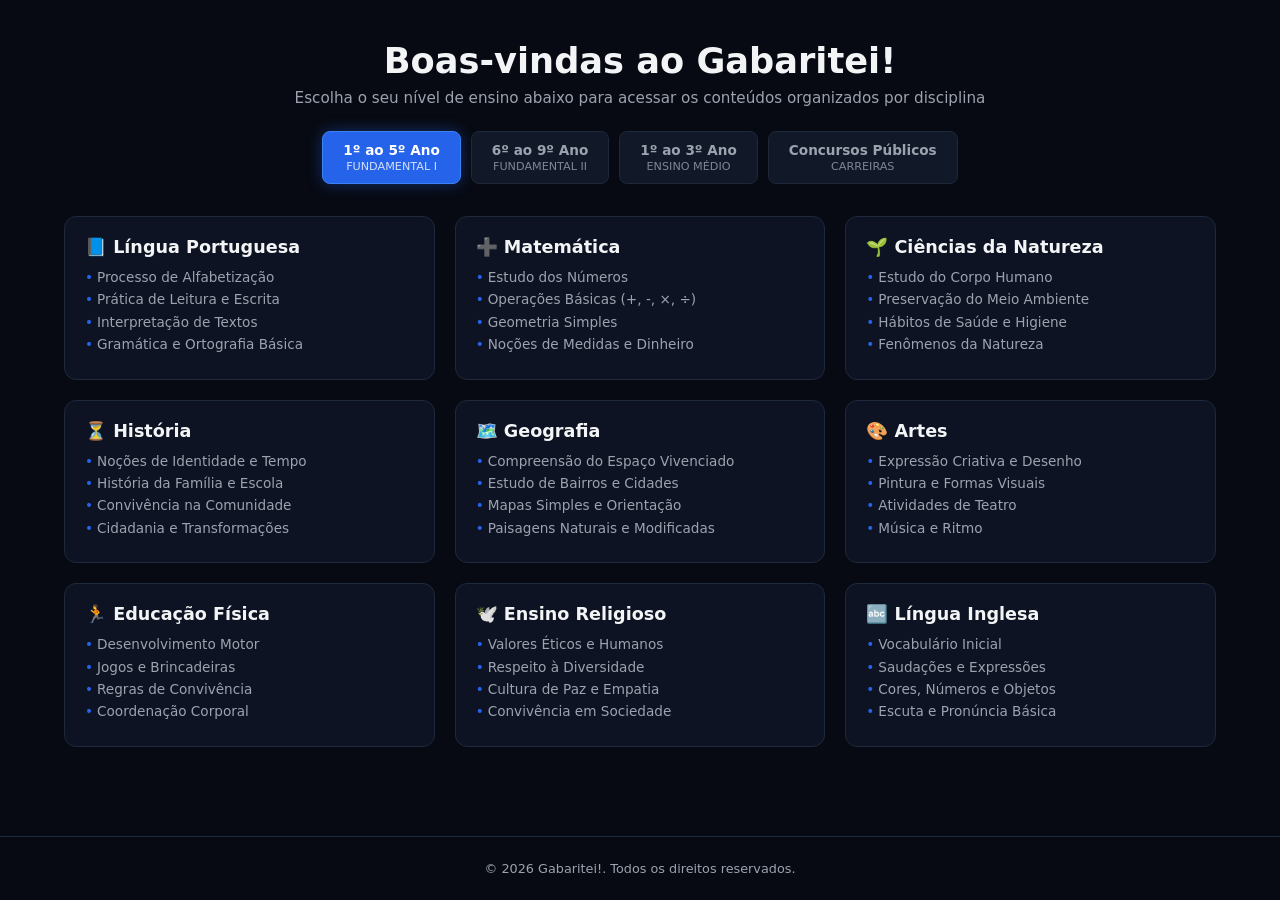
==== commit 75287434: "Update index.html" ====
--- a/index.html
+++ b/index.html
@@ -3,13 +3,13 @@
 <head>
   <meta charset="UTF-8">
   <meta name="viewport" content="width=device-width, initial-scale=1.0">
-  <title>Gabaritei! - Plataforma de Estudos Completa</title>
+  <title>Gabaritei! - Plataforma de Estudos</title>
   <style>
     :root {
-      --bg-dark: #0b0f19;
-      --card-bg: #111827;
-      --card-border: #1f2937;
-      --card-hover: #1e293b;
+      --bg-dark: #070a12;
+      --card-bg: #0d1322;
+      --card-border: #1e293b;
+      --card-hover: #162032;
       --accent-blue: #2563eb;
       --accent-light: #3b82f6;
       --text-main: #f3f4f6;
@@ -22,340 +22,93 @@
       --wrong-text: #f87171;
     }
 
-    * {
-      box-sizing: border-box;
-      margin: 0;
-      padding: 0;
-      font-family: 'Segoe UI', Tahoma, Geneva, Verdana, sans-serif;
-    }
-
-    body {
-      background-color: var(--bg-dark);
-      color: var(--text-main);
-      min-height: 100vh;
-      display: flex;
-      flex-direction: column;
-    }
-
-    header {
-      text-align: center;
-      padding: 2.5rem 1rem 1.5rem;
-    }
-
-    header h1 {
-      font-size: 2.2rem;
-      font-weight: 700;
-      margin-bottom: 0.5rem;
-    }
-
-    header p {
-      color: var(--text-muted);
-      font-size: 0.95rem;
-    }
-
-    .level-tabs {
-      display: flex;
-      justify-content: center;
-      gap: 10px;
-      margin-bottom: 2rem;
-      flex-wrap: wrap;
-      padding: 0 1rem;
-    }
-
+    * { box-sizing: border-box; margin: 0; padding: 0; font-family: 'Segoe UI', system-ui, sans-serif; }
+    body { background-color: var(--bg-dark); color: var(--text-main); min-height: 100vh; display: flex; flex-direction: column; }
+
+    header { text-align: center; padding: 2.5rem 1rem 1.5rem; }
+    header h1 { font-size: 2.2rem; font-weight: 700; margin-bottom: 0.5rem; }
+    header p { color: var(--text-muted); font-size: 0.95rem; }
+
+    /* Abas dos Níveis */
+    .level-tabs { display: flex; justify-content: center; gap: 10px; margin-bottom: 2rem; flex-wrap: wrap; padding: 0 1rem; }
     .tab-btn {
-      background: #1e293b;
-      border: 1px solid var(--card-border);
-      color: var(--text-muted);
-      padding: 10px 18px;
-      border-radius: 8px;
-      cursor: pointer;
-      font-weight: 600;
-      font-size: 0.85rem;
-      transition: all 0.2s ease;
-      text-align: center;
-    }
-
-    .tab-btn span {
-      display: block;
-      font-size: 0.7rem;
-      font-weight: 400;
-      text-transform: uppercase;
-      opacity: 0.8;
-      margin-top: 2px;
-    }
-
-    .tab-btn.active {
-      background: var(--accent-blue);
-      color: #fff;
-      border-color: var(--accent-light);
-      box-shadow: 0 0 15px rgba(37, 99, 235, 0.4);
-    }
-
-    .container {
-      max-width: 1200px;
-      margin: 0 auto;
-      padding: 0 1.5rem 3rem;
-      width: 100%;
-      flex: 1;
-    }
-
-    .grid-container {
-      display: grid;
-      grid-template-columns: repeat(auto-fill, minmax(320px, 1fr));
-      gap: 1.25rem;
-    }
+      background: #111827; border: 1px solid var(--card-border); color: var(--text-muted);
+      padding: 10px 20px; border-radius: 8px; cursor: pointer; font-weight: 600; font-size: 0.85rem;
+      transition: all 0.2s; text-align: center;
+    }
+    .tab-btn span { display: block; font-size: 0.7rem; font-weight: 400; text-transform: uppercase; opacity: 0.8; margin-top: 2px; }
+    .tab-btn.active { background: var(--accent-blue); color: #fff; border-color: var(--accent-light); box-shadow: 0 0 15px rgba(37, 99, 235, 0.4); }
+
+    .container { max-width: 1200px; margin: 0 auto; padding: 0 1.5rem 3rem; width: 100%; flex: 1; }
+    .grid-container { display: grid; grid-template-columns: repeat(auto-fill, minmax(320px, 1fr)); gap: 1.25rem; }
 
     .subject-card {
-      background: var(--card-bg);
-      border: 1px solid var(--card-border);
-      border-radius: 12px;
-      padding: 1.25rem;
-      cursor: pointer;
-      transition: transform 0.2s, border-color 0.2s, background-color 0.2s;
-    }
-
-    .subject-card:hover {
-      transform: translateY(-3px);
-      border-color: var(--accent-blue);
-      background-color: var(--card-hover);
-    }
-
-    .card-title {
-      font-size: 1.1rem;
-      font-weight: 600;
-      margin-bottom: 0.75rem;
-      display: flex;
-      align-items: center;
-      gap: 8px;
-    }
-
-    .topic-list {
-      list-style: none;
-    }
-
-    .topic-list li {
-      font-size: 0.85rem;
-      color: var(--text-muted);
-      margin-bottom: 0.4rem;
-      position: relative;
-      padding-left: 12px;
-    }
-
-    .topic-list li::before {
-      content: "•";
-      position: absolute;
-      left: 0;
-      color: var(--accent-blue);
-    }
-
+      background: var(--card-bg); border: 1px solid var(--card-border); border-radius: 12px;
+      padding: 1.25rem; cursor: pointer; transition: transform 0.2s, border-color 0.2s, background-color 0.2s;
+    }
+    .subject-card:hover { transform: translateY(-3px); border-color: var(--accent-blue); background-color: var(--card-hover); }
+    .card-title { font-size: 1.1rem; font-weight: 600; margin-bottom: 0.75rem; display: flex; align-items: center; gap: 8px; }
+    
+    .topic-list { list-style: none; }
+    .topic-list li { font-size: 0.85rem; color: var(--text-muted); margin-bottom: 0.4rem; position: relative; padding-left: 12px; }
+    .topic-list li::before { content: "•"; position: absolute; left: 0; color: var(--accent-blue); }
+
+    /* Modais */
     .modal-overlay {
-      position: fixed;
-      top: 0;
-      left: 0;
-      width: 100%;
-      height: 100%;
-      background: rgba(0, 0, 0, 0.85);
-      display: none;
-      justify-content: center;
-      align-items: center;
-      z-index: 1000;
-      padding: 1rem;
-    }
-
-    .modal-overlay.active {
-      display: flex;
-    }
-
+      position: fixed; top: 0; left: 0; width: 100%; height: 100%; background: rgba(0, 0, 0, 0.85);
+      display: none; justify-content: center; align-items: center; z-index: 1000; padding: 1rem;
+    }
+    .modal-overlay.active { display: flex; }
     .modal-content {
-      background: var(--card-bg);
-      border: 1px solid var(--card-border);
-      border-radius: 16px;
-      width: 100%;
-      max-width: 850px;
-      max-height: 90vh;
-      overflow-y: auto;
-      padding: 2rem;
-      position: relative;
-    }
-
-    .close-modal {
-      position: absolute;
-      top: 1.2rem;
-      right: 1.2rem;
-      background: none;
-      border: none;
-      color: var(--text-muted);
-      font-size: 1.5rem;
-      cursor: pointer;
-    }
-
-    .modal-title {
-      font-size: 1.6rem;
-      font-weight: 700;
-      text-align: center;
-      margin-bottom: 0.2rem;
-    }
-
-    .modal-subtitle {
-      color: var(--text-muted);
-      font-size: 0.88rem;
-      text-align: center;
-      margin-bottom: 1.5rem;
-    }
-
-    /* Estilos baseados nas capturas enviadas */
-    .filter-group {
-      display: flex;
-      justify-content: center;
-      gap: 10px;
-      margin-bottom: 1.25rem;
-    }
-
+      background: var(--card-bg); border: 1px solid var(--card-border); border-radius: 16px;
+      width: 100%; max-width: 500px; padding: 2rem; position: relative;
+    }
+    .modal-content.large { max-width: 850px; max-height: 90vh; overflow-y: auto; }
+    .close-modal { position: absolute; top: 1rem; right: 1.2rem; background: none; border: none; color: var(--text-muted); font-size: 1.5rem; cursor: pointer; }
+
+    /* Modal do Tipo de Conteúdo (3ª Imagem) */
+    .menu-grid { display: grid; grid-template-columns: 1fr 1fr; gap: 1rem; margin-top: 1.5rem; }
+    .menu-option {
+      background: #090d16; border: 1px solid var(--card-border); border-radius: 12px; padding: 1.5rem 1rem;
+      display: flex; flex-direction: column; align-items: center; gap: 10px; cursor: pointer; transition: all 0.2s;
+    }
+    .menu-option:hover { border-color: var(--accent-blue); background: var(--card-hover); transform: translateY(-2px); }
+    .menu-option .icon { font-size: 1.8rem; }
+    .menu-option span { font-weight: 600; font-size: 0.95rem; }
+
+    /* Interface do Simulado */
+    .filter-group { display: flex; justify-content: center; gap: 10px; margin-bottom: 1.25rem; }
     .filter-btn {
-      background: transparent;
-      border: 1px solid var(--card-border);
-      color: var(--text-muted);
-      padding: 8px 16px;
-      border-radius: 8px;
-      font-size: 0.85rem;
-      font-weight: 600;
-      cursor: pointer;
-      transition: all 0.2s;
-    }
-
-    .filter-btn.active {
-      background: var(--accent-blue);
-      color: #fff;
-      border-color: var(--accent-light);
-    }
+      background: transparent; border: 1px solid var(--card-border); color: var(--text-muted);
+      padding: 8px 16px; border-radius: 8px; font-size: 0.85rem; font-weight: 600; cursor: pointer; transition: all 0.2s;
+    }
+    .filter-btn.active { background: var(--accent-blue); color: #fff; border-color: var(--accent-light); }
 
     .stats-bar {
-      display: flex;
-      justify-content: space-between;
-      align-items: center;
-      background: #0d1322;
-      border: 1px solid var(--card-border);
-      border-radius: 8px;
-      padding: 12px 18px;
-      font-size: 0.9rem;
-      font-weight: 600;
-      margin-bottom: 1.5rem;
-    }
-
-    .question-box {
-      background: #0d1322;
-      border: 1px solid var(--card-border);
-      border-radius: 10px;
-      padding: 1.5rem;
-      margin-bottom: 1.25rem;
-    }
-
-    .question-stem {
-      font-size: 0.95rem;
-      line-height: 1.6;
-      margin-bottom: 1.25rem;
-      font-weight: 500;
-    }
-
-    .options-container {
-      display: flex;
-      flex-direction: column;
-      gap: 10px;
-    }
-
+      display: flex; justify-content: space-between; align-items: center; background: #070a12;
+      border: 1px solid var(--card-border); border-radius: 8px; padding: 12px 18px; font-size: 0.9rem; font-weight: 600; margin-bottom: 1.5rem;
+    }
+
+    .question-box { background: #070a12; border: 1px solid var(--card-border); border-radius: 10px; padding: 1.5rem; margin-bottom: 1.25rem; }
+    .question-stem { font-size: 0.95rem; line-height: 1.6; margin-bottom: 1.25rem; font-weight: 500; }
+    .options-container { display: flex; flex-direction: column; gap: 10px; }
+    
     .opt-btn {
-      background: #111827;
-      border: 1px solid var(--card-border);
-      color: var(--text-main);
-      padding: 12px 16px;
-      border-radius: 8px;
-      text-align: left;
-      cursor: pointer;
-      font-size: 0.88rem;
-      transition: all 0.2s;
-    }
-
-    .opt-btn:hover:not(:disabled) {
-      border-color: var(--accent-light);
-      background: #1e293b;
-    }
-
-    .opt-btn.selected {
-      border-color: var(--accent-blue);
-      background: rgba(37, 99, 235, 0.15);
-    }
-
-    /* Feedback Estilizado */
-    .feedback-box {
-      margin-top: 1.25rem;
-      padding: 1rem 1.25rem;
-      border-radius: 8px;
-      border-left: 4px solid;
-      font-size: 0.88rem;
-      line-height: 1.5;
-    }
-
-    .feedback-box.correct {
-      background: var(--correct-bg);
-      border-color: var(--correct-border);
-      color: var(--correct-text);
-    }
-
-    .feedback-box.wrong {
-      background: var(--wrong-bg);
-      border-color: var(--wrong-border);
-      color: var(--wrong-text);
-    }
-
-    .feedback-header {
-      font-weight: 700;
-      display: flex;
-      align-items: center;
-      gap: 6px;
-      margin-bottom: 6px;
-
-    }
-
-    .modal-actions {
-      display: flex;
-      justify-content: flex-end;
-      gap: 12px;
-      margin-top: 1.5rem;
-    }
-
-    .btn-secondary {
-      background: #1e293b;
-      border: 1px solid var(--card-border);
-      color: #fff;
-      padding: 10px 18px;
-      border-radius: 8px;
-      cursor: pointer;
-      font-weight: 600;
-      display: flex;
-      align-items: center;
-      gap: 6px;
-    }
-
-    .btn-primary {
-      background: var(--accent-blue);
-      border: none;
-      color: #fff;
-      padding: 10px 18px;
-      border-radius: 8px;
-      cursor: pointer;
-      font-weight: 600;
-      display: flex;
-      align-items: center;
-      gap: 6px;
-    }
-
-    footer {
-      text-align: center;
-      padding: 1.5rem;
-      color: var(--text-muted);
-      font-size: 0.8rem;
-      border-top: 1px solid var(--card-border);
-    }
+      background: var(--card-bg); border: 1px solid var(--card-border); color: var(--text-main);
+      padding: 12px 16px; border-radius: 8px; text-align: left; cursor: pointer; font-size: 0.88rem; transition: all 0.2s;
+    }
+    .opt-btn:hover:not(:disabled) { border-color: var(--accent-light); background: var(--card-hover); }
+    .opt-btn.selected { border-color: var(--accent-blue); background: rgba(37, 99, 235, 0.15); }
+
+    .feedback-box { margin-top: 1.25rem; padding: 1rem 1.25rem; border-radius: 8px; border-left: 4px solid; font-size: 0.88rem; line-height: 1.5; }
+    .feedback-box.correct { background: var(--correct-bg); border-color: var(--correct-border); color: var(--correct-text); }
+    .feedback-box.wrong { background: var(--wrong-bg); border-color: var(--wrong-border); color: var(--wrong-text); }
+
+    .modal-actions { display: flex; justify-content: flex-end; gap: 12px; margin-top: 1.5rem; }
+    .btn-secondary { background: #1e293b; border: 1px solid var(--card-border); color: #fff; padding: 10px 18px; border-radius: 8px; cursor: pointer; font-weight: 600; }
+    .btn-primary { background: var(--accent-blue); border: none; color: #fff; padding: 10px 18px; border-radius: 8px; cursor: pointer; font-weight: 600; }
+
+    footer { text-align: center; padding: 1.5rem; color: var(--text-muted); font-size: 0.8rem; border-top: 1px solid var(--card-border); }
   </style>
 </head>
 <body>
@@ -366,139 +119,192 @@
   </header>
 
   <div class="level-tabs">
-    <button class="tab-btn active" onclick="switchLevel('fund1')">1º ao 5º Ano<span>Fundamental I</span></button>
-    <button class="tab-btn" onclick="switchLevel('fund2')">6º ao 9º Ano<span>Fundamental II</span></button>
-    <button class="tab-btn" onclick="switchLevel('medio')">1º ao 3º Ano<span>Ensino Médio</span></button>
-    <button class="tab-btn" onclick="switchLevel('concursos')">Concursos Públicos<span>Carreiras</span></button>
+    <button class="tab-btn active" id="tab-fund1" onclick="switchLevel('fund1')">1º ao 5º Ano<span>Fundamental I</span></button>
+    <button class="tab-btn" id="tab-fund2" onclick="switchLevel('fund2')">6º ao 9º Ano<span>Fundamental II</span></button>
+    <button class="tab-btn" id="tab-medio" onclick="switchLevel('medio')">1º ao 3º Ano<span>Ensino Médio</span></button>
+    <button class="tab-btn" id="tab-concursos" onclick="switchLevel('concursos')">Concursos Públicos<span>Carreiras</span></button>
   </div>
 
   <div class="container" id="contentArea"></div>
 
-  <!-- Modal Interativo do Banco de Questões -->
+  <!-- Modal 1: Seleção de Tipo de Conteúdo (Réplica da 3ª Imagem) -->
+  <div class="modal-overlay" id="contentTypeModal">
+    <div class="modal-content">
+      <button class="close-modal" onclick="closeModal('contentTypeModal')">&times;</button>
+      <h3 style="text-align: center; font-size: 1.4rem;" id="typeModalTitle">Língua Portuguesa</h3>
+      <p style="text-align: center; color: var(--text-muted); font-size: 0.85rem; margin-top: 4px;">Selecione o tipo de conteúdo que deseja acessar:</p>
+      
+      <div class="menu-grid">
+        <div class="menu-option" onclick="selectContentType('Provas')">
+          <span class="icon">📄</span>
+          <span>Provas</span>
+        </div>
+        <div class="menu-option" onclick="selectContentType('Explicações')">
+          <span class="icon">💡</span>
+          <span>Explicações</span>
+        </div>
+        <div class="menu-option" onclick="selectContentType('Perguntas')">
+          <span class="icon">❓</span>
+          <span>Perguntas</span>
+        </div>
+        <div class="menu-option" onclick="selectContentType('Vídeos')">
+          <span class="icon">▶️</span>
+          <span>Vídeos</span>
+        </div>
+      </div>
+    </div>
+  </div>
+
+  <!-- Modal 2: Áreas do Simulado / Banco de Questões -->
   <div class="modal-overlay" id="quizModal">
-    <div class="modal-content">
+    <div class="modal-content large">
       <button class="close-modal" onclick="closeModal('quizModal')">&times;</button>
       
-      <h3 class="modal-title" id="mTitle">Provas de Língua Portuguesa</h3>
-      <p class="modal-subtitle" id="mSubtitle">Modo: Provas - Ensino Fundamental I</p>
-
-      <!-- Seleção de Dificuldade/Tamanho -->
+      <h3 style="text-align: center; font-size: 1.5rem;" id="mTitle">Provas de Língua Portuguesa</h3>
+      <p style="text-align: center; color: var(--text-muted); font-size: 0.85rem; margin-bottom: 1.2rem;" id="mSubtitle">Modo: Provas - Ensino Fundamental I</p>
+
       <div class="filter-group">
         <button class="filter-btn active" id="f-easy" onclick="setDiff('easy')">Pequeno (Fácil)</button>
         <button class="filter-btn" id="f-medium" onclick="setDiff('medium')">Médio (Difícil)</button>
         <button class="filter-btn" id="f-hard" onclick="setDiff('hard')">Grande (Muito Difícil)</button>
       </div>
 
-      <!-- Barra de Estatísticas -->
       <div class="stats-bar">
         <span>Respondidas: <span id="answeredCount">0</span>/150</span>
         <span>Banco Exclusivo: 150 Questões</span>
       </div>
 
-      <!-- Questão Atual -->
       <div id="questionWrapper"></div>
 
-      <!-- Rodapé de Ações -->
       <div class="modal-actions">
         <button class="btn-secondary" onclick="restartQuiz()">🔄 Reiniciar</button>
-        <button class="btn-primary" onclick="saveProgress()">💾 Salvar Progresso</button>
+        <button class="btn-primary" onclick="alert('Progresso salvo!')">💾 Salvar Progresso</button>
       </div>
     </div>
   </div>
 
   <footer>
-    &copy; 2026 FichTeck. Todos os direitos reservados. Gabaritei é uma marca registrada.
+    &copy; 2026 Gabaritei!. Todos os direitos reservados.
   </footer>
 
   <script>
-    // Banco Real de Questões
-    const realDatabase = {
+    // Banco Completo de Matérias por Nível Escolar
+    const platformData = {
+      fund1: {
+        title: "Ensino Fundamental I",
+        subjects: [
+          { name: "Língua Portuguesa", icon: "📘", topics: ["Processo de Alfabetização", "Prática de Leitura e Escrita", "Interpretação de Textos", "Gramática e Ortografia Básica"] },
+          { name: "Matemática", icon: "➕", topics: ["Estudo dos Números", "Operações Básicas (+, -, ×, ÷)", "Geometria Simples", "Noções de Medidas e Dinheiro"] },
+          { name: "Ciências da Natureza", icon: "🌱", topics: ["Estudo do Corpo Humano", "Preservação do Meio Ambiente", "Hábitos de Saúde e Higiene", "Fenômenos da Natureza"] },
+          { name: "História", icon: "⏳", topics: ["Noções de Identidade e Tempo", "História da Família e Escola", "Convivência na Comunidade", "Cidadania e Transformações"] },
+          { name: "Geografia", icon: "🗺️", topics: ["Compreensão do Espaço Vivenciado", "Estudo de Bairros e Cidades", "Mapas Simples e Orientação", "Paisagens Naturais e Modificadas"] },
+          { name: "Artes", icon: "🎨", topics: ["Expressão Criativa e Desenho", "Pintura e Formas Visuais", "Atividades de Teatro", "Música e Ritmo"] },
+          { name: "Educação Física", icon: "🏃", topics: ["Desenvolvimento Motor", "Jogos e Brincadeiras", "Regras de Convivência", "Coordenação Corporal"] },
+          { name: "Ensino Religioso", icon: "🕊️", topics: ["Valores Éticos e Humanos", "Respeito à Diversidade", "Cultura de Paz e Empatia", "Convivência em Sociedade"] },
+          { name: "Língua Inglesa", icon: "🔤", topics: ["Vocabulário Inicial", "Saudações e Expressões", "Cores, Números e Objetos", "Escuta e Pronúncia Básica"] }
+        ]
+      },
+      fund2: {
+        title: "Ensino Fundamental II",
+        subjects: [
+          { name: "Língua Portuguesa", icon: "📘", topics: ["Análise Sintática", "Gêneros Textuais", "Ortografia e Acentuação", "Literatura Infanto-Juvenil"] },
+          { name: "Matemática", icon: "📐", topics: ["Álgebra e Equações", "Geometria Plana", "Frações e Porcentagem", "Estatística Básica"] },
+          { name: "História", icon: "🏛️", topics: ["História Antiga e Medieval", "Brasil Colônia e Império", "Revolução Industrial", "História Contemporânea"] },
+          { name: "Geografia", icon: "🌍", topics: ["Geopolítica Mundial", "Cartografia e Relevo", "Climas e Biomas", "Urbanização e População"] },
+          { name: "Ciências", icon: "🔬", topics: ["Física e Química Introdução", "Células e Genética", "Ecossistemas", "Tabela Periódica Básica"] },
+          { name: "Língua Inglesa", icon: "🇬🇧", topics: ["Gramática Intermediária", "Interpretação de Textos", "Verbos Irregulares", "Conversação"] }
+        ]
+      },
+      medio: {
+        title: "Ensino Médio",
+        subjects: [
+          { name: "Língua Portuguesa", icon: "📚", topics: ["Gramática Profunda", "Interpretação ENEM", "Redação Dissertativa", "Estilística"] },
+          { name: "Literatura", icon: "📖", topics: ["Escolas Literárias", "Barroco e Romantismo", "Modernismo no Brasil", "Obras Literárias Obrigatórias"] },
+          { name: "Matemática", icon: "📊", topics: ["Funções e Trigonometria", "Geometria Espacial", "Análise Combinatória", "Matrizes e Determinantes"] },
+          { name: "Física", icon: "⚡", topics: ["Mecânica Clássica", "Termodinâmica", "Óptica e Ondas", "Eletromagnetismo"] },
+          { name: "Química", icon: "🧪", topics: ["Química Geral", "Físico-Química", "Química Orgânica", "Estequiometria"] },
+          { name: "Biologia", icon: "🧬", topics: ["Citologia e Genética", "Ecologia e Biomas", "Evolução e Biotecnologia", "Anatomia Humana"] },
+          { name: "História", icon: "📜", topics: ["História do Brasil", "História Geral", "Guerramundiais e Fria", "Brasil República"] },
+          { name: "Geografia", icon: "🌐", topics: ["Geografia do Brasil", "Globalização e Economia", "Impactos Ambientais", "Geopolítica Global"] },
+          { name: "Filosofia e Sociologia", icon: "🧠", topics: ["Pensadores Clássicos", "Direitos e Cidadania", "Sociologia Contemporânea", "Ética e Política"] }
+        ]
+      },
+      concursos: {
+        title: "Concursos Públicos",
+        subjects: [
+          { name: "Língua Portuguesa", icon: "📝", topics: ["Interpretação de Bancas", "Sintaxe da Oração e Período", "Crases e Regência", "Pontuação e Concordância"] },
+          { name: "Raciocínio Lógico", icon: "💡", topics: ["Lógica Proposicional", "Tabelas Verdade", "Diagramas Lógicos", "Análise Combinatória"] },
+          { name: "Direito Constitucional", icon: "⚖️", topics: ["Direitos Fundamentais", "Organização do Estado", "Poder Executivo e Legislativo", "Controle de Constitucionalidade"] },
+          { name: "Direito Administrativo", icon: "🏛️", topics: ["Atos Administrativos", "Licitações (Lei 14.133)", "Servidores Públicos", "Improbidade Administrativa"] },
+          { name: "Informática", icon: "💻", topics: ["Segurança da Informação", "Redes e Internet", "Sistemas Operacionais", "Suíte Office / LibreOffice"] }
+        ]
+      }
+    };
+
+    // Banco de Perguntas Específicas
+    const questionBank = {
+      "Língua Portuguesa": [
+        {
+          difficulty: "easy",
+          stem: "1. No trecho 'O aluno dedicou-se aos estudos para alcançar seus objetivos', a palavra em destaque exerce a função de conectar ideias de finalidade. Assinale a opção correspondente:",
+          options: ["Ele viajou para o interior.", "Estudamos bastante para passar na avaliação.", "Olhou para o lado.", "Entregou o presente para o amigo."],
+          correct: 1,
+          explanation: "A preposição 'para' estabelece sentido de finalidade na frase."
+        },
+        {
+          difficulty: "easy",
+          stem: "2. Assinale o par de palavras que apresenta uma relação de antonímia perfeita:",
+          options: ["Rápido e Veloz", "Claro e Transparente", "Corajoso e Covarde", "Grande e Enorme"],
+          correct: 2,
+          explanation: "'Corajoso' e 'Covarde' possuem significados opostos (antônimos)."
+        }
+      ],
       "Artes": [
         {
           difficulty: "hard",
-          stem: "1. A História da Arte demonstra como as diferentes culturas utilizaram linguagens visuais, sonoras e corporais para registrar sua visão de mundo. Ao estudar Teatro de Sombras, é possível identificar elementos como composição, textura, ritmo e harmonia nas produções culturais. Diante da relevância da educação artística nas escolas, assinale a afirmativa correta:",
+          stem: "1. Ao estudar Teatro de Sombras, identifica-se elementos como composição, ritmo e harmonia. Assinale a afirmativa correta sobre a educação artística:",
           options: [
-            "As manifestações culturais tradicionais não possuem valor histórico no cenário artístico atual.",
-            "A arte deve seguir regras rígidas, e sem espaço para a subjetividade ou inovação dos artistas.",
-            "A experimentação com Teatro de Sombras amplia o repertório cultural e a capacidade de expressão dos alunos.",
-            "O estudo da música e das artes visuais limita o raciocínio abstrato das crianças."
+            "As manifestações culturais não possuem valor histórico no cenário atual.",
+            "A arte deve seguir regras rígidas sem espaço para a subjetividade.",
+            "A experimentação com Teatro de Sombras amplia o repertório cultural do aluno.",
+            "O estudo da música limita o raciocínio abstrato."
           ],
           correct: 2,
-          explanation: "A experimentação prática em linguagens como o Teatro de Sombras estimula a criatividade, a expressão subjetiva e a ampliação do repertório cultural no processo educativo."
-        }
-      ],
-      "Língua Portuguesa": [
-        {
-          difficulty: "easy",
-          stem: "1. No trecho 'O aluno dedicou-se aos estudos para alcançar seus objetivos', a palavra em destaque exerce a função de conectar ideias de finalidade. Assinale a alternativa em que a palavra 'para' possui a mesma relação de sentido:",
-          options: [
-            "Ele viajou para o interior de Minas Gerais.",
-            "Estudamos bastante para passar na avaliação.",
-            "Olhou para o lado antes de atravessar a rua.",
-            "Entregou o presente para o seu melhor amigo."
-          ],
-          correct: 1,
-          explanation: "Dominar tópicos como Interpretação de Texto e Conjunções de Finalidade é essencial para a norma-padrão e para a escrita eficiente."
-        },
-        {
-          difficulty: "easy",
-          stem: "2. Considere a relação de sentido entre as palavras no vocabulário. Assinale a opção em que o par de termos apresenta uma relação de antonímia perfeita:",
-          options: [
-            "Rápido e Veloz",
-            "Claro e Transparente",
-            "Corajoso e Covarde",
-            "Grande e Enorme"
-          ],
-          correct: 2,
-          explanation: "Dominar tópicos como Sinônimos e Antônimos é essencial para a norma-padrão e para a escrita eficiente."
-        }
-      ],
-      "Ensino Religioso": [
-        {
-          difficulty: "hard",
-          stem: "1. A diversidade cultural e religiosa reflete a pluralidade da sociedade humana. O respeito às diferentes tradições e valores éticos fundamenta a convivência harmoniosa. Com base nos princípios da alteridade e dos direitos humanos, assinale a opção correta:",
-          options: [
-            "A liberdade de crença e de expressão deve ser garantida a todos os indivíduos sem distinção.",
-            "Apenas uma tradição cultural pode ser considerada válida na estruturação social.",
-            "O diálogo inter-religioso prejudica a preservação das identidades culturais regionais.",
-            "As tradições filosóficas antigas deixaram de influenciar a ética contemporânea."
-          ],
-          correct: 0,
-          explanation: "O respeito à diversidade e o reconhecimento da liberdade de crença asseguram o exercício pleno da cidadania e a cultura de paz."
+          explanation: "O Teatro de Sombras desenvolve a criatividade e amplia o repertório cultural na escola."
         }
       ]
     };
 
-    const academyData = {
-      fund1: {
-        title: "Ensino Fundamental I",
-        items: [
-          { name: "Língua Portuguesa", topics: ["Interpretação de Textos", "Sinônimos e Antônimos", "Gramática Básica"] },
-          { name: "Artes", topics: ["Teatro de Sombras", "Linguagens Visuais", "História da Arte"] },
-          { name: "Ensino Religioso", topics: ["Diversidade Cultural", "Valores Éticos", "Alteridade"] }
-        ]
-      }
-    };
-
-    let selectedSubject = "Língua Portuguesa";
-    let selectedDiff = "easy";
+    // Variáveis Globais de Estado
+    let currentLevelKey = "fund1";
+    let selectedSubject = "";
+    let selectedContentType = "";
+    let currentDiff = "easy";
     let activeQuestions = [];
     let userAnswers = {};
 
     window.onload = function() {
-      renderDashboard();
+      renderSubjects();
     };
 
-    function renderDashboard() {
+    function switchLevel(levelKey) {
+      currentLevelKey = levelKey;
+      document.querySelectorAll('.tab-btn').forEach(btn => btn.classList.remove('active'));
+      document.getElementById(`tab-${levelKey}`).classList.add('active');
+      renderSubjects();
+    }
+
+    function renderSubjects() {
       const area = document.getElementById('contentArea');
+      const data = platformData[currentLevelKey];
       let html = '<div class="grid-container">';
-      
-      academyData.fund1.items.forEach(item => {
-        const topicsHtml = item.topics.map(t => `<li>${t}</li>`).join('');
+
+      data.subjects.forEach(sub => {
+        const topics = sub.topics.map(t => `<li>${t}</li>`).join('');
         html += `
-          <div class="subject-card" onclick="openQuiz('${item.name}')">
-            <div class="card-title">📚 ${item.name}</div>
-            <ul class="topic-list">${topicsHtml}</ul>
+          <div class="subject-card" onclick="openContentTypeModal('${sub.name}')">
+            <div class="card-title">${sub.icon} ${sub.name}</div>
+            <ul class="topic-list">${topics}</ul>
           </div>
         `;
       });
@@ -507,42 +313,56 @@
       area.innerHTML = html;
     }
 
-    function openQuiz(subjectName) {
+    // Modal 1: Abre a seleção da 3ª imagem
+    function openContentTypeModal(subjectName) {
       selectedSubject = subjectName;
-      document.getElementById('mTitle').innerText = `Provas de ${subjectName}`;
-      document.getElementById('mSubtitle').innerText = `Modo: Provas - Ensino Fundamental I`;
+      document.getElementById('typeModalTitle').innerText = subjectName;
+      document.getElementById('contentTypeModal').classList.add('active');
+    }
+
+    // Ao escolher Provas, Perguntas, etc.
+    function selectContentType(type) {
+      selectedContentType = type;
+      closeModal('contentTypeModal');
+      openQuizModal();
+    }
+
+    // Modal 2: Abre a interface do simulado
+    function openQuizModal() {
+      const levelTitle = platformData[currentLevelKey].title;
+      document.getElementById('mTitle').innerText = `${selectedContentType} de ${selectedSubject}`;
+      document.getElementById('mSubtitle').innerText = `Modo: ${selectedContentType} - ${levelTitle}`;
       
       setDiff('easy');
       document.getElementById('quizModal').classList.add('active');
     }
 
-    function closeModal(id) {
-      document.getElementById(id).classList.remove('active');
+    function closeModal(modalId) {
+      document.getElementById(modalId).classList.remove('active');
     }
 
     function setDiff(diff) {
-      selectedDiff = diff;
+      currentDiff = diff;
       document.querySelectorAll('.filter-btn').forEach(b => b.classList.remove('active'));
       document.getElementById(`f-${diff}`).classList.add('active');
 
-      // Busca questões reais ou gera estrutura com dados do tema
-      const bank = realDatabase[selectedSubject] || [];
-      activeQuestions = bank.filter(q => q.difficulty === diff);
+      const questions = questionBank[selectedSubject] || [];
+      activeQuestions = questions.filter(q => q.difficulty === diff);
 
       if (activeQuestions.length === 0) {
-        // Fallback realista usando dados reais
+        // Fallback dinâmico para matérias sem questões cadastradas
         activeQuestions = [
           {
             difficulty: diff,
-            stem: `1. Ao analisar os conceitos essenciais da matéria de ${selectedSubject}, assinale a alternativa que apresenta a interpretação correta das diretrizes de ensino:`,
+            stem: `1. Assinale a alternativa que apresenta o conceito fundamental para o módulo de ${selectedSubject}:`,
             options: [
-              `A aplicação prática dos fundamentos de ${selectedSubject} favorece o aprendizado analítico.`,
-              `As regras de estudo desta disciplina impedem a interpretação crítica.`,
-              `Os temas tratados no módulo não possuem relação com o contexto social.`,
-              `A memorização mecânica é o único método para a fixação dos conteúdos.`
+              `O domínio prático dos tópicos de ${selectedSubject} desenvolve o raciocínio crítico.`,
+              `Os exercícios desta matéria não possuem aplicação no dia a dia.`,
+              `Apenas a memorização sem interpretação é recomendada neste nível.`,
+              `Nenhuma das alternativas anteriores está correta.`
             ],
             correct: 0,
-            explanation: `Dominar os fundamentos e a aplicação prática de ${selectedSubject} é essencial para o desenvolvimento acadêmico do aluno.`
+            explanation: `Compreender a aplicação prática de ${selectedSubject} é indispensável para a consolidação do aprendizado.`
           }
         ];
       }
@@ -576,7 +396,7 @@
           const isCorrect = userAnswers[qIndex] === q.correct;
           feedbackHtml = `
             <div class="feedback-box ${isCorrect ? 'correct' : 'wrong'}">
-              <div class="feedback-header">
+              <div style="font-weight: 700; margin-bottom: 4px;">
                 ${isCorrect ? '✔ Você acertou!' : '✖ Você errou!'}
               </div>
               <div><strong>Explicação:</strong> ${q.explanation}</div>
@@ -605,10 +425,6 @@
       userAnswers = {};
       renderQuestions();
     }
-
-    function saveProgress() {
-      alert("Progresso salvo com sucesso!");
-    }
   </script>
 </body>
 </html>
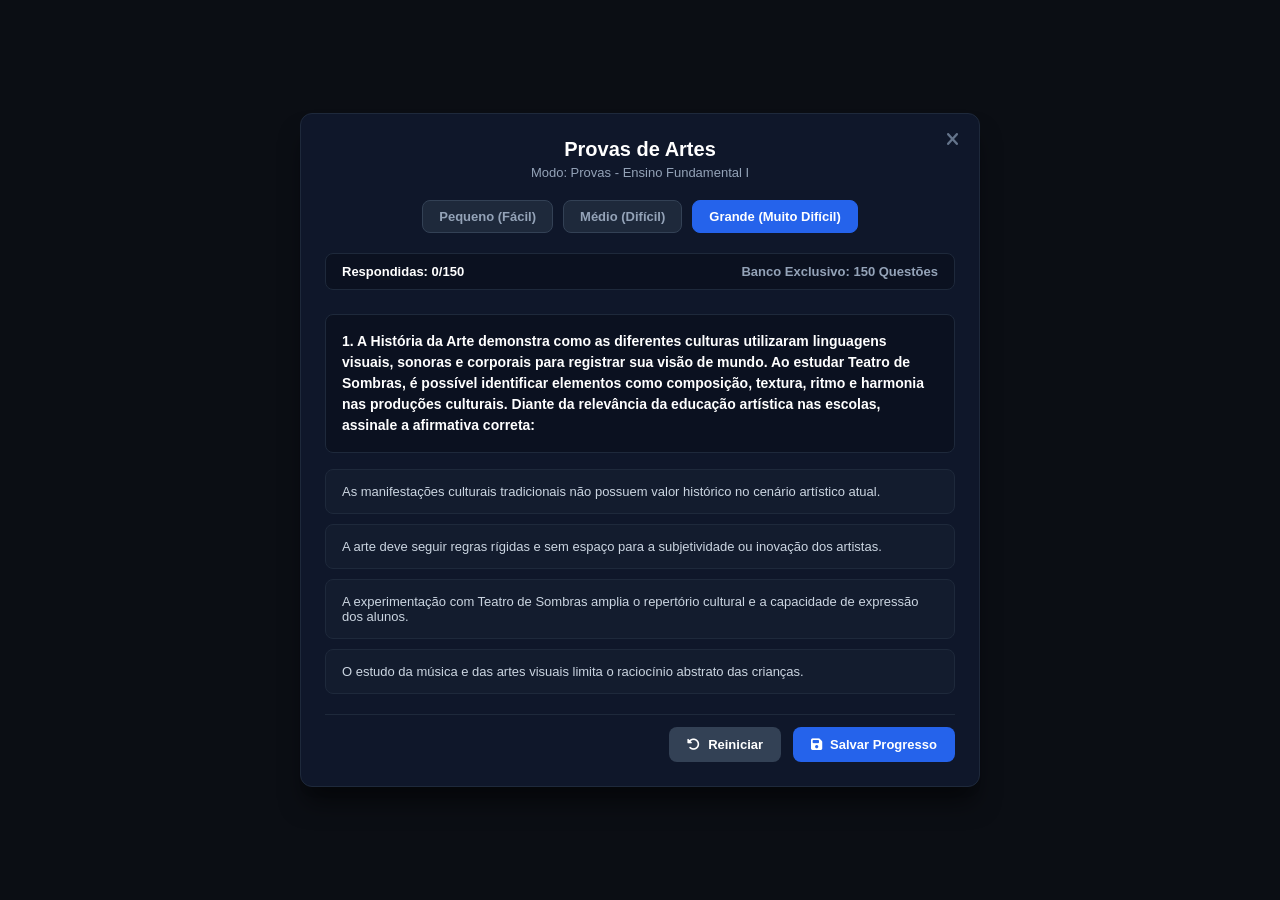
==== commit 20e6ed5a: "Update title and styles in index.html" ====
--- a/index.html
+++ b/index.html
@@ -3,427 +3,367 @@
 <head>
   <meta charset="UTF-8">
   <meta name="viewport" content="width=device-width, initial-scale=1.0">
-  <title>Gabaritei! - Plataforma de Estudos</title>
+  <title>Provas e Questões</title>
+  <!-- Ícones FontAwesome -->
+  <link rel="stylesheet" href="https://cdnjs.cloudflare.com/ajax/libs/font-awesome/6.4.0/css/all.min.css">
   <style>
-    :root {
-      --bg-dark: #070a12;
-      --card-bg: #0d1322;
-      --card-border: #1e293b;
-      --card-hover: #162032;
-      --accent-blue: #2563eb;
-      --accent-light: #3b82f6;
-      --text-main: #f3f4f6;
-      --text-muted: #9ca3af;
-      --correct-bg: rgba(16, 185, 129, 0.1);
-      --correct-border: #10b981;
-      --correct-text: #34d399;
-      --wrong-bg: rgba(239, 68, 68, 0.1);
-      --wrong-border: #ef4444;
-      --wrong-text: #f87171;
-    }
-
-    * { box-sizing: border-box; margin: 0; padding: 0; font-family: 'Segoe UI', system-ui, sans-serif; }
-    body { background-color: var(--bg-dark); color: var(--text-main); min-height: 100vh; display: flex; flex-direction: column; }
-
-    header { text-align: center; padding: 2.5rem 1rem 1.5rem; }
-    header h1 { font-size: 2.2rem; font-weight: 700; margin-bottom: 0.5rem; }
-    header p { color: var(--text-muted); font-size: 0.95rem; }
-
-    /* Abas dos Níveis */
-    .level-tabs { display: flex; justify-content: center; gap: 10px; margin-bottom: 2rem; flex-wrap: wrap; padding: 0 1rem; }
-    .tab-btn {
-      background: #111827; border: 1px solid var(--card-border); color: var(--text-muted);
-      padding: 10px 20px; border-radius: 8px; cursor: pointer; font-weight: 600; font-size: 0.85rem;
-      transition: all 0.2s; text-align: center;
-    }
-    .tab-btn span { display: block; font-size: 0.7rem; font-weight: 400; text-transform: uppercase; opacity: 0.8; margin-top: 2px; }
-    .tab-btn.active { background: var(--accent-blue); color: #fff; border-color: var(--accent-light); box-shadow: 0 0 15px rgba(37, 99, 235, 0.4); }
-
-    .container { max-width: 1200px; margin: 0 auto; padding: 0 1.5rem 3rem; width: 100%; flex: 1; }
-    .grid-container { display: grid; grid-template-columns: repeat(auto-fill, minmax(320px, 1fr)); gap: 1.25rem; }
-
-    .subject-card {
-      background: var(--card-bg); border: 1px solid var(--card-border); border-radius: 12px;
-      padding: 1.25rem; cursor: pointer; transition: transform 0.2s, border-color 0.2s, background-color 0.2s;
-    }
-    .subject-card:hover { transform: translateY(-3px); border-color: var(--accent-blue); background-color: var(--card-hover); }
-    .card-title { font-size: 1.1rem; font-weight: 600; margin-bottom: 0.75rem; display: flex; align-items: center; gap: 8px; }
-    
-    .topic-list { list-style: none; }
-    .topic-list li { font-size: 0.85rem; color: var(--text-muted); margin-bottom: 0.4rem; position: relative; padding-left: 12px; }
-    .topic-list li::before { content: "•"; position: absolute; left: 0; color: var(--accent-blue); }
-
-    /* Modais */
-    .modal-overlay {
-      position: fixed; top: 0; left: 0; width: 100%; height: 100%; background: rgba(0, 0, 0, 0.85);
-      display: none; justify-content: center; align-items: center; z-index: 1000; padding: 1rem;
-    }
-    .modal-overlay.active { display: flex; }
-    .modal-content {
-      background: var(--card-bg); border: 1px solid var(--card-border); border-radius: 16px;
-      width: 100%; max-width: 500px; padding: 2rem; position: relative;
-    }
-    .modal-content.large { max-width: 850px; max-height: 90vh; overflow-y: auto; }
-    .close-modal { position: absolute; top: 1rem; right: 1.2rem; background: none; border: none; color: var(--text-muted); font-size: 1.5rem; cursor: pointer; }
-
-    /* Modal do Tipo de Conteúdo (3ª Imagem) */
-    .menu-grid { display: grid; grid-template-columns: 1fr 1fr; gap: 1rem; margin-top: 1.5rem; }
-    .menu-option {
-      background: #090d16; border: 1px solid var(--card-border); border-radius: 12px; padding: 1.5rem 1rem;
-      display: flex; flex-direction: column; align-items: center; gap: 10px; cursor: pointer; transition: all 0.2s;
-    }
-    .menu-option:hover { border-color: var(--accent-blue); background: var(--card-hover); transform: translateY(-2px); }
-    .menu-option .icon { font-size: 1.8rem; }
-    .menu-option span { font-weight: 600; font-size: 0.95rem; }
-
-    /* Interface do Simulado */
-    .filter-group { display: flex; justify-content: center; gap: 10px; margin-bottom: 1.25rem; }
-    .filter-btn {
-      background: transparent; border: 1px solid var(--card-border); color: var(--text-muted);
-      padding: 8px 16px; border-radius: 8px; font-size: 0.85rem; font-weight: 600; cursor: pointer; transition: all 0.2s;
-    }
-    .filter-btn.active { background: var(--accent-blue); color: #fff; border-color: var(--accent-light); }
-
-    .stats-bar {
-      display: flex; justify-content: space-between; align-items: center; background: #070a12;
-      border: 1px solid var(--card-border); border-radius: 8px; padding: 12px 18px; font-size: 0.9rem; font-weight: 600; margin-bottom: 1.5rem;
-    }
-
-    .question-box { background: #070a12; border: 1px solid var(--card-border); border-radius: 10px; padding: 1.5rem; margin-bottom: 1.25rem; }
-    .question-stem { font-size: 0.95rem; line-height: 1.6; margin-bottom: 1.25rem; font-weight: 500; }
-    .options-container { display: flex; flex-direction: column; gap: 10px; }
-    
-    .opt-btn {
-      background: var(--card-bg); border: 1px solid var(--card-border); color: var(--text-main);
-      padding: 12px 16px; border-radius: 8px; text-align: left; cursor: pointer; font-size: 0.88rem; transition: all 0.2s;
-    }
-    .opt-btn:hover:not(:disabled) { border-color: var(--accent-light); background: var(--card-hover); }
-    .opt-btn.selected { border-color: var(--accent-blue); background: rgba(37, 99, 235, 0.15); }
-
-    .feedback-box { margin-top: 1.25rem; padding: 1rem 1.25rem; border-radius: 8px; border-left: 4px solid; font-size: 0.88rem; line-height: 1.5; }
-    .feedback-box.correct { background: var(--correct-bg); border-color: var(--correct-border); color: var(--correct-text); }
-    .feedback-box.wrong { background: var(--wrong-bg); border-color: var(--wrong-border); color: var(--wrong-text); }
-
-    .modal-actions { display: flex; justify-content: flex-end; gap: 12px; margin-top: 1.5rem; }
-    .btn-secondary { background: #1e293b; border: 1px solid var(--card-border); color: #fff; padding: 10px 18px; border-radius: 8px; cursor: pointer; font-weight: 600; }
-    .btn-primary { background: var(--accent-blue); border: none; color: #fff; padding: 10px 18px; border-radius: 8px; cursor: pointer; font-weight: 600; }
-
-    footer { text-align: center; padding: 1.5rem; color: var(--text-muted); font-size: 0.8rem; border-top: 1px solid var(--card-border); }
+    /* RESET & ESTILOS GERAIS */
+    * {
+      box-sizing: border-box;
+      margin: 0;
+      padding: 0;
+      font-family: -apple-system, BlinkMacSystemFont, "Segoe UI", Roboto, Helvetica, Arial, sans-serif;
+    }
+
+    body {
+      background-color: #0b0e14;
+      color: #f1f5f9;
+      display: flex;
+      justify-content: center;
+      align-items: center;
+      min-height: 100vh;
+      padding: 20px;
+    }
+
+    /* CONTAINER PRINCIPAL DO MODAL */
+    .modal-container {
+      background-color: #0f172a;
+      border: 1px solid #1e293b;
+      border-radius: 12px;
+      width: 100%;
+      max-width: 680px;
+      padding: 24px;
+      position: relative;
+      box-shadow: 0 20px 25px -5px rgba(0, 0, 0, 0.5), 0 10px 10px -5px rgba(0, 0, 0, 0.04);
+    }
+
+    /* BOTÃO FECHAR */
+    .close-btn {
+      position: absolute;
+      top: 16px;
+      right: 20px;
+      background: transparent;
+      border: none;
+      color: #64748b;
+      font-size: 18px;
+      cursor: pointer;
+      transition: color 0.2s;
+    }
+    .close-btn:hover {
+      color: #ffffff;
+    }
+
+    /* CABEÇALHO DO MODAL */
+    .modal-header {
+      text-align: center;
+      margin-bottom: 20px;
+    }
+
+    .modal-title {
+      font-size: 20px;
+      font-weight: 700;
+      color: #ffffff;
+      margin-bottom: 4px;
+    }
+
+    .modal-subtitle {
+      font-size: 13px;
+      color: #94a3b8;
+    }
+
+    /* BOTÕES DE NÍVEL / DIFICULDADE */
+    .difficulty-group {
+      display: flex;
+      justify-content: center;
+      gap: 10px;
+      margin-bottom: 20px;
+    }
+
+    .btn-diff {
+      background-color: #1e293b;
+      color: #94a3b8;
+      border: 1px solid #334155;
+      padding: 8px 16px;
+      border-radius: 8px;
+      font-size: 13px;
+      font-weight: 600;
+      cursor: pointer;
+      transition: all 0.2s ease;
+    }
+
+    .btn-diff:hover {
+      border-color: #3b82f6;
+      color: #ffffff;
+    }
+
+    .btn-diff.active {
+      background-color: #2563eb;
+      border-color: #2563eb;
+      color: #ffffff;
+    }
+
+    /* BARRA DE STATUS / PROGRESSO */
+    .status-bar {
+      display: flex;
+      justify-content: space-between;
+      align-items: center;
+      background-color: #0b1120;
+      border: 1px solid #1e293b;
+      border-radius: 8px;
+      padding: 10px 16px;
+      font-size: 13px;
+      font-weight: 600;
+      margin-bottom: 24px;
+    }
+
+    .status-left {
+      color: #ffffff;
+    }
+
+    .status-right {
+      color: #94a3b8;
+    }
+
+    /* ÁREA DA QUESTÃO */
+    .question-box {
+      background-color: #0b1120;
+      border: 1px solid #1e293b;
+      border-radius: 8px;
+      padding: 16px;
+      margin-bottom: 16px;
+      line-height: 1.5;
+      font-size: 14px;
+      color: #e2e8f0;
+    }
+
+    .question-box strong {
+      color: #ffffff;
+    }
+
+    /* LISTA DE OPÇÕES / ALTERNATIVAS */
+    .options-list {
+      display: flex;
+      flex-direction: column;
+      gap: 10px;
+      margin-bottom: 20px;
+    }
+
+    .option-btn {
+      background-color: #131c2e;
+      border: 1px solid #1e293b;
+      border-radius: 8px;
+      padding: 14px 16px;
+      color: #cbd5e1;
+      font-size: 13px;
+      text-align: left;
+      cursor: pointer;
+      transition: all 0.2s ease;
+    }
+
+    .option-btn:hover {
+      background-color: #1e293b;
+      border-color: #3b82f6;
+      color: #ffffff;
+    }
+
+    .option-btn.selected {
+      border-color: #3b82f6;
+      background-color: #1d283c;
+    }
+
+    /* CAIXA DE FEEDBACK (ACERTO / ERRO) */
+    .feedback-box {
+      display: none;
+      border-radius: 8px;
+      padding: 14px 16px;
+      margin-bottom: 20px;
+      font-size: 13px;
+      line-height: 1.5;
+      animation: fadeIn 0.3s ease;
+    }
+
+    /* Sucesso (Verde) */
+    .feedback-box.correct {
+      display: block;
+      background-color: #0e1d18;
+      border: 1px solid #10b981;
+      border-left: 4px solid #10b981;
+      color: #e2e8f0;
+    }
+
+    .feedback-box.correct .feedback-title {
+      color: #10b981;
+    }
+
+    /* Erro (Vermelho) */
+    .feedback-box.wrong {
+      display: block;
+      background-color: #1f1315;
+      border: 1px solid #ef4444;
+      border-left: 4px solid #ef4444;
+      color: #e2e8f0;
+    }
+
+    .feedback-box.wrong .feedback-title {
+      color: #ef4444;
+    }
+
+    .feedback-title {
+      font-weight: 700;
+      margin-bottom: 4px;
+      display: flex;
+      align-items: center;
+      gap: 6px;
+    }
+
+    /* BARRA DE AÇÕES (RODAPÉ) */
+    .actions-footer {
+      display: flex;
+      justify-content: flex-end;
+      gap: 12px;
+      padding-top: 12px;
+      border-top: 1px solid #1e293b;
+    }
+
+    .btn-action {
+      display: flex;
+      align-items: center;
+      gap: 8px;
+      padding: 10px 18px;
+      border-radius: 8px;
+      font-size: 13px;
+      font-weight: 600;
+      cursor: pointer;
+      border: none;
+      transition: all 0.2s ease;
+    }
+
+    .btn-reset {
+      background-color: #334155;
+      color: #ffffff;
+    }
+
+    .btn-reset:hover {
+      background-color: #475569;
+    }
+
+    .btn-save {
+      background-color: #2563eb;
+      color: #ffffff;
+    }
+
+    .btn-save:hover {
+      background-color: #1d4ed8;
+    }
+
+    @keyframes fadeIn {
+      from { opacity: 0; transform: translateY(-4px); }
+      to { opacity: 1; transform: translateY(0); }
+    }
   </style>
 </head>
 <body>
 
-  <header>
-    <h1>Boas-vindas ao Gabaritei!</h1>
-    <p>Escolha o seu nível de ensino abaixo para acessar os conteúdos organizados por disciplina</p>
-  </header>
-
-  <div class="level-tabs">
-    <button class="tab-btn active" id="tab-fund1" onclick="switchLevel('fund1')">1º ao 5º Ano<span>Fundamental I</span></button>
-    <button class="tab-btn" id="tab-fund2" onclick="switchLevel('fund2')">6º ao 9º Ano<span>Fundamental II</span></button>
-    <button class="tab-btn" id="tab-medio" onclick="switchLevel('medio')">1º ao 3º Ano<span>Ensino Médio</span></button>
-    <button class="tab-btn" id="tab-concursos" onclick="switchLevel('concursos')">Concursos Públicos<span>Carreiras</span></button>
+  <div class="modal-container">
+    <!-- Botão Fechar -->
+    <button class="close-btn" title="Fechar"><i class="fa-solid fa-xmark"></i></button>
+
+    <!-- Cabeçalho -->
+    <div class="modal-header">
+      <h2 class="modal-title" id="modalTitle">Provas de Artes</h2>
+      <p class="modal-subtitle" id="modalSubtitle">Modo: Provas - Ensino Fundamental I</p>
+    </div>
+
+    <!-- Dificuldade -->
+    <div class="difficulty-group">
+      <button class="btn-diff" onclick="selectDifficulty(this)">Pequeno (Fácil)</button>
+      <button class="btn-diff" onclick="selectDifficulty(this)">Médio (Difícil)</button>
+      <button class="btn-diff active" onclick="selectDifficulty(this)">Grande (Muito Difícil)</button>
+    </div>
+
+    <!-- Status -->
+    <div class="status-bar">
+      <span class="status-left">Respondidas: <span id="answeredCount">0</span>/150</span>
+      <span class="status-right">Banco Exclusivo: 150 Questões</span>
+    </div>
+
+    <!-- Pergunta -->
+    <div class="question-box">
+      <strong>1. A História da Arte demonstra como as diferentes culturas utilizaram linguagens visuais, sonoras e corporais para registrar sua visão de mundo. Ao estudar Teatro de Sombras, é possível identificar elementos como composição, textura, ritmo e harmonia nas produções culturais. Diante da relevância da educação artística nas escolas, assinale a afirmativa correta:</strong>
+    </div>
+
+    <!-- Alternativas -->
+    <div class="options-list">
+      <button class="option-btn" onclick="checkAnswer(this, false)">
+        As manifestações culturais tradicionais não possuem valor histórico no cenário artístico atual.
+      </button>
+      <button class="option-btn" onclick="checkAnswer(this, false)">
+        A arte deve seguir regras rígidas e sem espaço para a subjetividade ou inovação dos artistas.
+      </button>
+      <button class="option-btn" onclick="checkAnswer(this, true)">
+        A experimentação com Teatro de Sombras amplia o repertório cultural e a capacidade de expressão dos alunos.
+      </button>
+      <button class="option-btn" onclick="checkAnswer(this, false)">
+        O estudo da música e das artes visuais limita o raciocínio abstrato das crianças.
+      </button>
+    </div>
+
+    <!-- Caixa de Feedback da Resposta -->
+    <div id="feedbackBox" class="feedback-box">
+      <div class="feedback-title" id="feedbackTitle"></div>
+      <div id="feedbackText"></div>
+    </div>
+
+    <!-- Rodapé com Ações -->
+    <div class="actions-footer">
+      <button class="btn-action btn-reset" onclick="resetQuiz()">
+        <i class="fa-solid fa-rotate-left"></i> Reiniciar
+      </button>
+      <button class="btn-action btn-save">
+        <i class="fa-solid fa-floppy-disk"></i> Salvar Progresso
+      </button>
+    </div>
   </div>
 
-  <div class="container" id="contentArea"></div>
-
-  <!-- Modal 1: Seleção de Tipo de Conteúdo (Réplica da 3ª Imagem) -->
-  <div class="modal-overlay" id="contentTypeModal">
-    <div class="modal-content">
-      <button class="close-modal" onclick="closeModal('contentTypeModal')">&times;</button>
-      <h3 style="text-align: center; font-size: 1.4rem;" id="typeModalTitle">Língua Portuguesa</h3>
-      <p style="text-align: center; color: var(--text-muted); font-size: 0.85rem; margin-top: 4px;">Selecione o tipo de conteúdo que deseja acessar:</p>
+  <script>
+    let currentAnswered = 0;
+
+    function selectDifficulty(button) {
+      const buttons = document.querySelectorAll('.btn-diff');
+      buttons.forEach(btn => btn.classList.remove('active'));
+      button.classList.add('active');
+    }
+
+    function checkAnswer(button, isCorrect) {
+      const allOptions = document.querySelectorAll('.option-btn');
+      allOptions.forEach(opt => opt.classList.remove('selected'));
+      button.classList.add('selected');
+
+      const feedbackBox = document.getElementById('feedbackBox');
+      const feedbackTitle = document.getElementById('feedbackTitle');
+      const feedbackText = document.getElementById('feedbackText');
+
+      if (isCorrect) {
+        feedbackBox.className = 'feedback-box correct';
+        feedbackTitle.innerHTML = '<i class="fa-solid fa-circle-check"></i> Você acertou!';
+        feedbackText.innerHTML = '<strong>Explicação:</strong> Dominar tópicos como a experimentação com formas artísticas amplia o repertório cultural e a escrita eficiente.';
+      } else {
+        feedbackBox.className = 'feedback-box wrong';
+        feedbackTitle.innerHTML = '<i class="fa-solid fa-circle-xmark"></i> Você errou!';
+        feedbackText.innerHTML = '<strong>Explicação:</strong> Esta alternativa está incorreta pois limita a interpretação e a liberdade expressiva no estudo das artes.';
+      }
+
+      document.getElementById('answeredCount').innerText = '1';
+    }
+
+    function resetQuiz() {
+      const allOptions = document.querySelectorAll('.option-btn');
+      allOptions.forEach(opt => opt.classList.remove('selected'));
       
-      <div class="menu-grid">
-        <div class="menu-option" onclick="selectContentType('Provas')">
-          <span class="icon">📄</span>
-          <span>Provas</span>
-        </div>
-        <div class="menu-option" onclick="selectContentType('Explicações')">
-          <span class="icon">💡</span>
-          <span>Explicações</span>
-        </div>
-        <div class="menu-option" onclick="selectContentType('Perguntas')">
-          <span class="icon">❓</span>
-          <span>Perguntas</span>
-        </div>
-        <div class="menu-option" onclick="selectContentType('Vídeos')">
-          <span class="icon">▶️</span>
-          <span>Vídeos</span>
-        </div>
-      </div>
-    </div>
-  </div>
-
-  <!-- Modal 2: Áreas do Simulado / Banco de Questões -->
-  <div class="modal-overlay" id="quizModal">
-    <div class="modal-content large">
-      <button class="close-modal" onclick="closeModal('quizModal')">&times;</button>
+      const feedbackBox = document.getElementById('feedbackBox');
+      feedbackBox.className = 'feedback-box';
       
-      <h3 style="text-align: center; font-size: 1.5rem;" id="mTitle">Provas de Língua Portuguesa</h3>
-      <p style="text-align: center; color: var(--text-muted); font-size: 0.85rem; margin-bottom: 1.2rem;" id="mSubtitle">Modo: Provas - Ensino Fundamental I</p>
-
-      <div class="filter-group">
-        <button class="filter-btn active" id="f-easy" onclick="setDiff('easy')">Pequeno (Fácil)</button>
-        <button class="filter-btn" id="f-medium" onclick="setDiff('medium')">Médio (Difícil)</button>
-        <button class="filter-btn" id="f-hard" onclick="setDiff('hard')">Grande (Muito Difícil)</button>
-      </div>
-
-      <div class="stats-bar">
-        <span>Respondidas: <span id="answeredCount">0</span>/150</span>
-        <span>Banco Exclusivo: 150 Questões</span>
-      </div>
-
-      <div id="questionWrapper"></div>
-
-      <div class="modal-actions">
-        <button class="btn-secondary" onclick="restartQuiz()">🔄 Reiniciar</button>
-        <button class="btn-primary" onclick="alert('Progresso salvo!')">💾 Salvar Progresso</button>
-      </div>
-    </div>
-  </div>
-
-  <footer>
-    &copy; 2026 Gabaritei!. Todos os direitos reservados.
-  </footer>
-
-  <script>
-    // Banco Completo de Matérias por Nível Escolar
-    const platformData = {
-      fund1: {
-        title: "Ensino Fundamental I",
-        subjects: [
-          { name: "Língua Portuguesa", icon: "📘", topics: ["Processo de Alfabetização", "Prática de Leitura e Escrita", "Interpretação de Textos", "Gramática e Ortografia Básica"] },
-          { name: "Matemática", icon: "➕", topics: ["Estudo dos Números", "Operações Básicas (+, -, ×, ÷)", "Geometria Simples", "Noções de Medidas e Dinheiro"] },
-          { name: "Ciências da Natureza", icon: "🌱", topics: ["Estudo do Corpo Humano", "Preservação do Meio Ambiente", "Hábitos de Saúde e Higiene", "Fenômenos da Natureza"] },
-          { name: "História", icon: "⏳", topics: ["Noções de Identidade e Tempo", "História da Família e Escola", "Convivência na Comunidade", "Cidadania e Transformações"] },
-          { name: "Geografia", icon: "🗺️", topics: ["Compreensão do Espaço Vivenciado", "Estudo de Bairros e Cidades", "Mapas Simples e Orientação", "Paisagens Naturais e Modificadas"] },
-          { name: "Artes", icon: "🎨", topics: ["Expressão Criativa e Desenho", "Pintura e Formas Visuais", "Atividades de Teatro", "Música e Ritmo"] },
-          { name: "Educação Física", icon: "🏃", topics: ["Desenvolvimento Motor", "Jogos e Brincadeiras", "Regras de Convivência", "Coordenação Corporal"] },
-          { name: "Ensino Religioso", icon: "🕊️", topics: ["Valores Éticos e Humanos", "Respeito à Diversidade", "Cultura de Paz e Empatia", "Convivência em Sociedade"] },
-          { name: "Língua Inglesa", icon: "🔤", topics: ["Vocabulário Inicial", "Saudações e Expressões", "Cores, Números e Objetos", "Escuta e Pronúncia Básica"] }
-        ]
-      },
-      fund2: {
-        title: "Ensino Fundamental II",
-        subjects: [
-          { name: "Língua Portuguesa", icon: "📘", topics: ["Análise Sintática", "Gêneros Textuais", "Ortografia e Acentuação", "Literatura Infanto-Juvenil"] },
-          { name: "Matemática", icon: "📐", topics: ["Álgebra e Equações", "Geometria Plana", "Frações e Porcentagem", "Estatística Básica"] },
-          { name: "História", icon: "🏛️", topics: ["História Antiga e Medieval", "Brasil Colônia e Império", "Revolução Industrial", "História Contemporânea"] },
-          { name: "Geografia", icon: "🌍", topics: ["Geopolítica Mundial", "Cartografia e Relevo", "Climas e Biomas", "Urbanização e População"] },
-          { name: "Ciências", icon: "🔬", topics: ["Física e Química Introdução", "Células e Genética", "Ecossistemas", "Tabela Periódica Básica"] },
-          { name: "Língua Inglesa", icon: "🇬🇧", topics: ["Gramática Intermediária", "Interpretação de Textos", "Verbos Irregulares", "Conversação"] }
-        ]
-      },
-      medio: {
-        title: "Ensino Médio",
-        subjects: [
-          { name: "Língua Portuguesa", icon: "📚", topics: ["Gramática Profunda", "Interpretação ENEM", "Redação Dissertativa", "Estilística"] },
-          { name: "Literatura", icon: "📖", topics: ["Escolas Literárias", "Barroco e Romantismo", "Modernismo no Brasil", "Obras Literárias Obrigatórias"] },
-          { name: "Matemática", icon: "📊", topics: ["Funções e Trigonometria", "Geometria Espacial", "Análise Combinatória", "Matrizes e Determinantes"] },
-          { name: "Física", icon: "⚡", topics: ["Mecânica Clássica", "Termodinâmica", "Óptica e Ondas", "Eletromagnetismo"] },
-          { name: "Química", icon: "🧪", topics: ["Química Geral", "Físico-Química", "Química Orgânica", "Estequiometria"] },
-          { name: "Biologia", icon: "🧬", topics: ["Citologia e Genética", "Ecologia e Biomas", "Evolução e Biotecnologia", "Anatomia Humana"] },
-          { name: "História", icon: "📜", topics: ["História do Brasil", "História Geral", "Guerramundiais e Fria", "Brasil República"] },
-          { name: "Geografia", icon: "🌐", topics: ["Geografia do Brasil", "Globalização e Economia", "Impactos Ambientais", "Geopolítica Global"] },
-          { name: "Filosofia e Sociologia", icon: "🧠", topics: ["Pensadores Clássicos", "Direitos e Cidadania", "Sociologia Contemporânea", "Ética e Política"] }
-        ]
-      },
-      concursos: {
-        title: "Concursos Públicos",
-        subjects: [
-          { name: "Língua Portuguesa", icon: "📝", topics: ["Interpretação de Bancas", "Sintaxe da Oração e Período", "Crases e Regência", "Pontuação e Concordância"] },
-          { name: "Raciocínio Lógico", icon: "💡", topics: ["Lógica Proposicional", "Tabelas Verdade", "Diagramas Lógicos", "Análise Combinatória"] },
-          { name: "Direito Constitucional", icon: "⚖️", topics: ["Direitos Fundamentais", "Organização do Estado", "Poder Executivo e Legislativo", "Controle de Constitucionalidade"] },
-          { name: "Direito Administrativo", icon: "🏛️", topics: ["Atos Administrativos", "Licitações (Lei 14.133)", "Servidores Públicos", "Improbidade Administrativa"] },
-          { name: "Informática", icon: "💻", topics: ["Segurança da Informação", "Redes e Internet", "Sistemas Operacionais", "Suíte Office / LibreOffice"] }
-        ]
-      }
-    };
-
-    // Banco de Perguntas Específicas
-    const questionBank = {
-      "Língua Portuguesa": [
-        {
-          difficulty: "easy",
-          stem: "1. No trecho 'O aluno dedicou-se aos estudos para alcançar seus objetivos', a palavra em destaque exerce a função de conectar ideias de finalidade. Assinale a opção correspondente:",
-          options: ["Ele viajou para o interior.", "Estudamos bastante para passar na avaliação.", "Olhou para o lado.", "Entregou o presente para o amigo."],
-          correct: 1,
-          explanation: "A preposição 'para' estabelece sentido de finalidade na frase."
-        },
-        {
-          difficulty: "easy",
-          stem: "2. Assinale o par de palavras que apresenta uma relação de antonímia perfeita:",
-          options: ["Rápido e Veloz", "Claro e Transparente", "Corajoso e Covarde", "Grande e Enorme"],
-          correct: 2,
-          explanation: "'Corajoso' e 'Covarde' possuem significados opostos (antônimos)."
-        }
-      ],
-      "Artes": [
-        {
-          difficulty: "hard",
-          stem: "1. Ao estudar Teatro de Sombras, identifica-se elementos como composição, ritmo e harmonia. Assinale a afirmativa correta sobre a educação artística:",
-          options: [
-            "As manifestações culturais não possuem valor histórico no cenário atual.",
-            "A arte deve seguir regras rígidas sem espaço para a subjetividade.",
-            "A experimentação com Teatro de Sombras amplia o repertório cultural do aluno.",
-            "O estudo da música limita o raciocínio abstrato."
-          ],
-          correct: 2,
-          explanation: "O Teatro de Sombras desenvolve a criatividade e amplia o repertório cultural na escola."
-        }
-      ]
-    };
-
-    // Variáveis Globais de Estado
-    let currentLevelKey = "fund1";
-    let selectedSubject = "";
-    let selectedContentType = "";
-    let currentDiff = "easy";
-    let activeQuestions = [];
-    let userAnswers = {};
-
-    window.onload = function() {
-      renderSubjects();
-    };
-
-    function switchLevel(levelKey) {
-      currentLevelKey = levelKey;
-      document.querySelectorAll('.tab-btn').forEach(btn => btn.classList.remove('active'));
-      document.getElementById(`tab-${levelKey}`).classList.add('active');
-      renderSubjects();
-    }
-
-    function renderSubjects() {
-      const area = document.getElementById('contentArea');
-      const data = platformData[currentLevelKey];
-      let html = '<div class="grid-container">';
-
-      data.subjects.forEach(sub => {
-        const topics = sub.topics.map(t => `<li>${t}</li>`).join('');
-        html += `
-          <div class="subject-card" onclick="openContentTypeModal('${sub.name}')">
-            <div class="card-title">${sub.icon} ${sub.name}</div>
-            <ul class="topic-list">${topics}</ul>
-          </div>
-        `;
-      });
-
-      html += '</div>';
-      area.innerHTML = html;
-    }
-
-    // Modal 1: Abre a seleção da 3ª imagem
-    function openContentTypeModal(subjectName) {
-      selectedSubject = subjectName;
-      document.getElementById('typeModalTitle').innerText = subjectName;
-      document.getElementById('contentTypeModal').classList.add('active');
-    }
-
-    // Ao escolher Provas, Perguntas, etc.
-    function selectContentType(type) {
-      selectedContentType = type;
-      closeModal('contentTypeModal');
-      openQuizModal();
-    }
-
-    // Modal 2: Abre a interface do simulado
-    function openQuizModal() {
-      const levelTitle = platformData[currentLevelKey].title;
-      document.getElementById('mTitle').innerText = `${selectedContentType} de ${selectedSubject}`;
-      document.getElementById('mSubtitle').innerText = `Modo: ${selectedContentType} - ${levelTitle}`;
-      
-      setDiff('easy');
-      document.getElementById('quizModal').classList.add('active');
-    }
-
-    function closeModal(modalId) {
-      document.getElementById(modalId).classList.remove('active');
-    }
-
-    function setDiff(diff) {
-      currentDiff = diff;
-      document.querySelectorAll('.filter-btn').forEach(b => b.classList.remove('active'));
-      document.getElementById(`f-${diff}`).classList.add('active');
-
-      const questions = questionBank[selectedSubject] || [];
-      activeQuestions = questions.filter(q => q.difficulty === diff);
-
-      if (activeQuestions.length === 0) {
-        // Fallback dinâmico para matérias sem questões cadastradas
-        activeQuestions = [
-          {
-            difficulty: diff,
-            stem: `1. Assinale a alternativa que apresenta o conceito fundamental para o módulo de ${selectedSubject}:`,
-            options: [
-              `O domínio prático dos tópicos de ${selectedSubject} desenvolve o raciocínio crítico.`,
-              `Os exercícios desta matéria não possuem aplicação no dia a dia.`,
-              `Apenas a memorização sem interpretação é recomendada neste nível.`,
-              `Nenhuma das alternativas anteriores está correta.`
-            ],
-            correct: 0,
-            explanation: `Compreender a aplicação prática de ${selectedSubject} é indispensável para a consolidação do aprendizado.`
-          }
-        ];
-      }
-
-      userAnswers = {};
-      renderQuestions();
-    }
-
-    function renderQuestions() {
-      const wrapper = document.getElementById('questionWrapper');
-      wrapper.innerHTML = '';
-
-      activeQuestions.forEach((q, qIndex) => {
-        const box = document.createElement('div');
-        box.className = 'question-box';
-
-        let optionsHtml = '';
-        q.options.forEach((opt, oIndex) => {
-          const isSelected = userAnswers[qIndex] === oIndex;
-          optionsHtml += `
-            <button class="opt-btn ${isSelected ? 'selected' : ''}" 
-                    ${userAnswers[qIndex] !== undefined ? 'disabled' : ''} 
-                    onclick="answerQuestion(${qIndex}, ${oIndex})">
-              ${opt}
-            </button>
-          `;
-        });
-
-        let feedbackHtml = '';
-        if (userAnswers[qIndex] !== undefined) {
-          const isCorrect = userAnswers[qIndex] === q.correct;
-          feedbackHtml = `
-            <div class="feedback-box ${isCorrect ? 'correct' : 'wrong'}">
-              <div style="font-weight: 700; margin-bottom: 4px;">
-                ${isCorrect ? '✔ Você acertou!' : '✖ Você errou!'}
-              </div>
-              <div><strong>Explicação:</strong> ${q.explanation}</div>
-            </div>
-          `;
-        }
-
-        box.innerHTML = `
-          <div class="question-stem">${q.stem}</div>
-          <div class="options-container">${optionsHtml}</div>
-          ${feedbackHtml}
-        `;
-
-        wrapper.appendChild(box);
-      });
-
-      document.getElementById('answeredCount').innerText = Object.keys(userAnswers).length;
-    }
-
-    function answerQuestion(qIndex, optionIndex) {
-      userAnswers[qIndex] = optionIndex;
-      renderQuestions();
-    }
-
-    function restartQuiz() {
-      userAnswers = {};
-      renderQuestions();
+      document.getElementById('answeredCount').innerText = '0';
     }
   </script>
 </body>
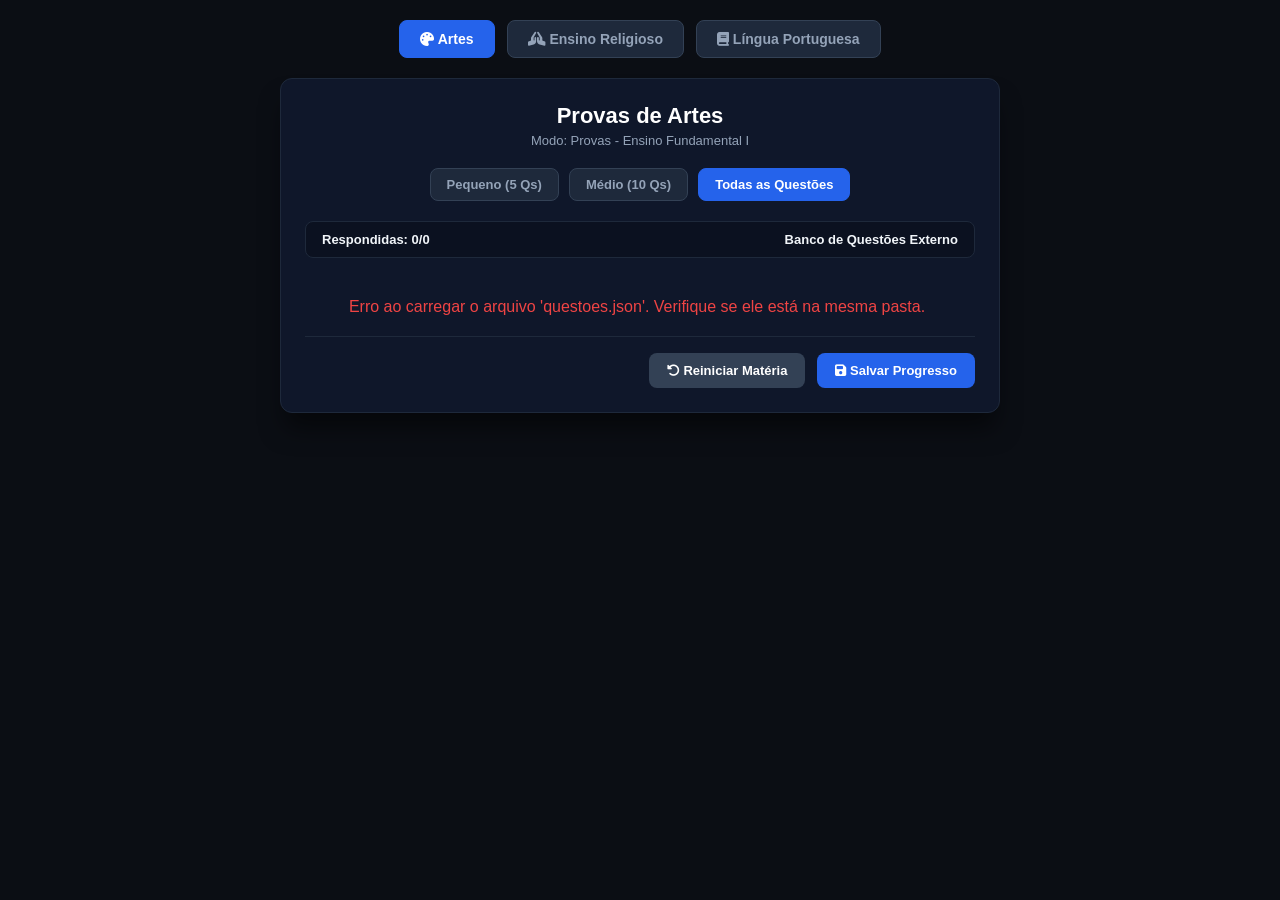
==== commit 267811da: "Update index.html" ====
--- a/index.html
+++ b/index.html
@@ -3,368 +3,267 @@
 <head>
   <meta charset="UTF-8">
   <meta name="viewport" content="width=device-width, initial-scale=1.0">
-  <title>Provas e Questões</title>
-  <!-- Ícones FontAwesome -->
+  <title>Simulado Interativo - Ensino Fundamental I</title>
   <link rel="stylesheet" href="https://cdnjs.cloudflare.com/ajax/libs/font-awesome/6.4.0/css/all.min.css">
   <style>
-    /* RESET & ESTILOS GERAIS */
-    * {
-      box-sizing: border-box;
-      margin: 0;
-      padding: 0;
-      font-family: -apple-system, BlinkMacSystemFont, "Segoe UI", Roboto, Helvetica, Arial, sans-serif;
-    }
-
-    body {
-      background-color: #0b0e14;
-      color: #f1f5f9;
-      display: flex;
-      justify-content: center;
-      align-items: center;
-      min-height: 100vh;
-      padding: 20px;
-    }
-
-    /* CONTAINER PRINCIPAL DO MODAL */
-    .modal-container {
-      background-color: #0f172a;
-      border: 1px solid #1e293b;
-      border-radius: 12px;
-      width: 100%;
-      max-width: 680px;
-      padding: 24px;
-      position: relative;
-      box-shadow: 0 20px 25px -5px rgba(0, 0, 0, 0.5), 0 10px 10px -5px rgba(0, 0, 0, 0.04);
-    }
-
-    /* BOTÃO FECHAR */
-    .close-btn {
-      position: absolute;
-      top: 16px;
-      right: 20px;
-      background: transparent;
-      border: none;
-      color: #64748b;
-      font-size: 18px;
-      cursor: pointer;
-      transition: color 0.2s;
-    }
-    .close-btn:hover {
-      color: #ffffff;
-    }
-
-    /* CABEÇALHO DO MODAL */
-    .modal-header {
-      text-align: center;
-      margin-bottom: 20px;
-    }
-
-    .modal-title {
-      font-size: 20px;
-      font-weight: 700;
-      color: #ffffff;
-      margin-bottom: 4px;
-    }
-
-    .modal-subtitle {
-      font-size: 13px;
-      color: #94a3b8;
-    }
-
-    /* BOTÕES DE NÍVEL / DIFICULDADE */
-    .difficulty-group {
-      display: flex;
-      justify-content: center;
-      gap: 10px;
-      margin-bottom: 20px;
-    }
-
-    .btn-diff {
-      background-color: #1e293b;
-      color: #94a3b8;
-      border: 1px solid #334155;
-      padding: 8px 16px;
-      border-radius: 8px;
-      font-size: 13px;
-      font-weight: 600;
-      cursor: pointer;
-      transition: all 0.2s ease;
-    }
-
-    .btn-diff:hover {
-      border-color: #3b82f6;
-      color: #ffffff;
-    }
-
-    .btn-diff.active {
-      background-color: #2563eb;
-      border-color: #2563eb;
-      color: #ffffff;
-    }
-
-    /* BARRA DE STATUS / PROGRESSO */
-    .status-bar {
-      display: flex;
-      justify-content: space-between;
-      align-items: center;
-      background-color: #0b1120;
-      border: 1px solid #1e293b;
-      border-radius: 8px;
-      padding: 10px 16px;
-      font-size: 13px;
-      font-weight: 600;
-      margin-bottom: 24px;
-    }
-
-    .status-left {
-      color: #ffffff;
-    }
-
-    .status-right {
-      color: #94a3b8;
-    }
-
-    /* ÁREA DA QUESTÃO */
-    .question-box {
-      background-color: #0b1120;
-      border: 1px solid #1e293b;
-      border-radius: 8px;
-      padding: 16px;
-      margin-bottom: 16px;
-      line-height: 1.5;
-      font-size: 14px;
-      color: #e2e8f0;
-    }
-
-    .question-box strong {
-      color: #ffffff;
-    }
-
-    /* LISTA DE OPÇÕES / ALTERNATIVAS */
-    .options-list {
-      display: flex;
-      flex-direction: column;
-      gap: 10px;
-      margin-bottom: 20px;
-    }
-
-    .option-btn {
-      background-color: #131c2e;
-      border: 1px solid #1e293b;
-      border-radius: 8px;
-      padding: 14px 16px;
-      color: #cbd5e1;
-      font-size: 13px;
-      text-align: left;
-      cursor: pointer;
-      transition: all 0.2s ease;
-    }
-
-    .option-btn:hover {
-      background-color: #1e293b;
-      border-color: #3b82f6;
-      color: #ffffff;
-    }
-
-    .option-btn.selected {
-      border-color: #3b82f6;
-      background-color: #1d283c;
-    }
-
-    /* CAIXA DE FEEDBACK (ACERTO / ERRO) */
-    .feedback-box {
-      display: none;
-      border-radius: 8px;
-      padding: 14px 16px;
-      margin-bottom: 20px;
-      font-size: 13px;
-      line-height: 1.5;
-      animation: fadeIn 0.3s ease;
-    }
-
-    /* Sucesso (Verde) */
-    .feedback-box.correct {
-      display: block;
-      background-color: #0e1d18;
-      border: 1px solid #10b981;
-      border-left: 4px solid #10b981;
-      color: #e2e8f0;
-    }
-
-    .feedback-box.correct .feedback-title {
-      color: #10b981;
-    }
-
-    /* Erro (Vermelho) */
-    .feedback-box.wrong {
-      display: block;
-      background-color: #1f1315;
-      border: 1px solid #ef4444;
-      border-left: 4px solid #ef4444;
-      color: #e2e8f0;
-    }
-
-    .feedback-box.wrong .feedback-title {
-      color: #ef4444;
-    }
-
-    .feedback-title {
-      font-weight: 700;
-      margin-bottom: 4px;
-      display: flex;
-      align-items: center;
-      gap: 6px;
-    }
-
-    /* BARRA DE AÇÕES (RODAPÉ) */
-    .actions-footer {
-      display: flex;
-      justify-content: flex-end;
-      gap: 12px;
-      padding-top: 12px;
-      border-top: 1px solid #1e293b;
-    }
-
-    .btn-action {
-      display: flex;
-      align-items: center;
-      gap: 8px;
-      padding: 10px 18px;
-      border-radius: 8px;
-      font-size: 13px;
-      font-weight: 600;
-      cursor: pointer;
-      border: none;
-      transition: all 0.2s ease;
-    }
-
-    .btn-reset {
-      background-color: #334155;
-      color: #ffffff;
-    }
-
-    .btn-reset:hover {
-      background-color: #475569;
-    }
-
-    .btn-save {
-      background-color: #2563eb;
-      color: #ffffff;
-    }
-
-    .btn-save:hover {
-      background-color: #1d4ed8;
-    }
-
-    @keyframes fadeIn {
-      from { opacity: 0; transform: translateY(-4px); }
-      to { opacity: 1; transform: translateY(0); }
-    }
+    * { box-sizing: border-box; margin: 0; padding: 0; font-family: -apple-system, BlinkMacSystemFont, "Segoe UI", Roboto, sans-serif; }
+    body { background-color: #0b0e14; color: #f1f5f9; display: flex; flex-direction: column; align-items: center; min-height: 100vh; padding: 20px; }
+    .subject-selector { display: flex; gap: 12px; margin-bottom: 20px; flex-wrap: wrap; justify-content: center; }
+    .subject-btn { background-color: #1e293b; color: #94a3b8; border: 1px solid #334155; padding: 10px 20px; border-radius: 8px; font-size: 14px; font-weight: 600; cursor: pointer; transition: all 0.2s; }
+    .subject-btn:hover { border-color: #3b82f6; color: #fff; }
+    .subject-btn.active { background-color: #2563eb; border-color: #2563eb; color: #fff; }
+    .modal-container { background-color: #0f172a; border: 1px solid #1e293b; border-radius: 12px; width: 100%; max-width: 720px; padding: 24px; position: relative; box-shadow: 0 20px 25px -5px rgba(0, 0, 0, 0.5); }
+    .modal-header { text-align: center; margin-bottom: 20px; }
+    .modal-title { font-size: 22px; font-weight: 700; color: #fff; margin-bottom: 4px; }
+    .modal-subtitle { font-size: 13px; color: #94a3b8; }
+    .difficulty-group { display: flex; justify-content: center; gap: 10px; margin-bottom: 20px; }
+    .btn-diff { background-color: #1e293b; color: #94a3b8; border: 1px solid #334155; padding: 8px 16px; border-radius: 8px; font-size: 13px; font-weight: 600; cursor: pointer; }
+    .btn-diff.active { background-color: #2563eb; border-color: #2563eb; color: #fff; }
+    .status-bar { display: flex; justify-content: space-between; align-items: center; background-color: #0b1120; border: 1px solid #1e293b; border-radius: 8px; padding: 10px 16px; font-size: 13px; font-weight: 600; margin-bottom: 20px; }
+    .questions-wrapper { max-height: 480px; overflow-y: auto; padding-right: 6px; }
+    .question-card { background-color: #0b1120; border: 1px solid #1e293b; border-radius: 8px; padding: 18px; margin-bottom: 20px; }
+    .question-text { font-size: 14px; line-height: 1.6; color: #fff; margin-bottom: 14px; font-weight: 600; }
+    .options-list { display: flex; flex-direction: column; gap: 10px; }
+    .option-btn { background-color: #131c2e; border: 1px solid #1e293b; border-radius: 8px; padding: 12px 16px; color: #cbd5e1; font-size: 13px; text-align: left; cursor: pointer; transition: all 0.2s; }
+    .option-btn:hover { background-color: #1e293b; border-color: #3b82f6; color: #fff; }
+    .option-btn.selected { border-color: #3b82f6; background-color: #1d283c; }
+    .feedback-box { display: none; border-radius: 8px; padding: 12px 16px; margin-top: 10px; font-size: 13px; }
+    .feedback-box.correct { display: block; background-color: #0e1d18; border: 1px solid #10b981; border-left: 4px solid #10b981; color: #e2e8f0; }
+    .feedback-box.wrong { display: block; background-color: #1f1315; border: 1px solid #ef4444; border-left: 4px solid #ef4444; color: #e2e8f0; }
+    .actions-footer { display: flex; justify-content: space-between; align-items: center; padding-top: 16px; border-top: 1px solid #1e293b; }
+    .save-status { font-size: 12px; color: #10b981; opacity: 0; transition: opacity 0.3s; }
+    .save-status.visible { opacity: 1; }
+    .btn-group-footer { display: flex; gap: 12px; }
+    .btn-action { padding: 10px 18px; border-radius: 8px; font-size: 13px; font-weight: 600; cursor: pointer; border: none; }
+    .btn-reset { background-color: #334155; color: #fff; }
+    .btn-save { background-color: #2563eb; color: #fff; }
+    .loading-msg { text-align: center; padding: 20px; color: #94a3b8; }
   </style>
 </head>
 <body>
 
+  <div class="subject-selector">
+    <button class="subject-btn active" onclick="switchSubject(this, 'artes')"><i class="fa-solid fa-palette"></i> Artes</button>
+    <button class="subject-btn" onclick="switchSubject(this, 'religioso')"><i class="fa-solid fa-hands-praying"></i> Ensino Religioso</button>
+    <button class="subject-btn" onclick="switchSubject(this, 'portugues')"><i class="fa-solid fa-book"></i> Língua Portuguesa</button>
+  </div>
+
   <div class="modal-container">
-    <!-- Botão Fechar -->
-    <button class="close-btn" title="Fechar"><i class="fa-solid fa-xmark"></i></button>
-
-    <!-- Cabeçalho -->
     <div class="modal-header">
       <h2 class="modal-title" id="modalTitle">Provas de Artes</h2>
       <p class="modal-subtitle" id="modalSubtitle">Modo: Provas - Ensino Fundamental I</p>
     </div>
 
-    <!-- Dificuldade -->
     <div class="difficulty-group">
-      <button class="btn-diff" onclick="selectDifficulty(this)">Pequeno (Fácil)</button>
-      <button class="btn-diff" onclick="selectDifficulty(this)">Médio (Difícil)</button>
-      <button class="btn-diff active" onclick="selectDifficulty(this)">Grande (Muito Difícil)</button>
-    </div>
-
-    <!-- Status -->
+      <button class="btn-diff" onclick="selectDifficulty(this, 'facil')">Pequeno (5 Qs)</button>
+      <button class="btn-diff" onclick="selectDifficulty(this, 'medio')">Médio (10 Qs)</button>
+      <button class="btn-diff active" onclick="selectDifficulty(this, 'dificil')">Todas as Questões</button>
+    </div>
+
     <div class="status-bar">
-      <span class="status-left">Respondidas: <span id="answeredCount">0</span>/150</span>
-      <span class="status-right">Banco Exclusivo: 150 Questões</span>
-    </div>
-
-    <!-- Pergunta -->
-    <div class="question-box">
-      <strong>1. A História da Arte demonstra como as diferentes culturas utilizaram linguagens visuais, sonoras e corporais para registrar sua visão de mundo. Ao estudar Teatro de Sombras, é possível identificar elementos como composição, textura, ritmo e harmonia nas produções culturais. Diante da relevância da educação artística nas escolas, assinale a afirmativa correta:</strong>
-    </div>
-
-    <!-- Alternativas -->
-    <div class="options-list">
-      <button class="option-btn" onclick="checkAnswer(this, false)">
-        As manifestações culturais tradicionais não possuem valor histórico no cenário artístico atual.
-      </button>
-      <button class="option-btn" onclick="checkAnswer(this, false)">
-        A arte deve seguir regras rígidas e sem espaço para a subjetividade ou inovação dos artistas.
-      </button>
-      <button class="option-btn" onclick="checkAnswer(this, true)">
-        A experimentação com Teatro de Sombras amplia o repertório cultural e a capacidade de expressão dos alunos.
-      </button>
-      <button class="option-btn" onclick="checkAnswer(this, false)">
-        O estudo da música e das artes visuais limita o raciocínio abstrato das crianças.
-      </button>
-    </div>
-
-    <!-- Caixa de Feedback da Resposta -->
-    <div id="feedbackBox" class="feedback-box">
-      <div class="feedback-title" id="feedbackTitle"></div>
-      <div id="feedbackText"></div>
-    </div>
-
-    <!-- Rodapé com Ações -->
+      <span>Respondidas: <span id="answeredCount">0</span>/<span id="totalQuestions">0</span></span>
+      <span>Banco de Questões Externo</span>
+    </div>
+
+    <div class="questions-wrapper" id="questionsContainer">
+      <div class="loading-msg">Carregando banco de dados de questões...</div>
+    </div>
+
     <div class="actions-footer">
-      <button class="btn-action btn-reset" onclick="resetQuiz()">
-        <i class="fa-solid fa-rotate-left"></i> Reiniciar
-      </button>
-      <button class="btn-action btn-save">
-        <i class="fa-solid fa-floppy-disk"></i> Salvar Progresso
-      </button>
+      <div class="save-status" id="saveStatusIndicator"><i class="fa-solid fa-check-circle"></i> Progresso salvo!</div>
+      <div class="btn-group-footer">
+        <button class="btn-action btn-reset" onclick="resetQuiz()"><i class="fa-solid fa-rotate-left"></i> Reiniciar Matéria</button>
+        <button class="btn-action btn-save" onclick="manualSave()"><i class="fa-solid fa-floppy-disk"></i> Salvar Progresso</button>
+      </div>
     </div>
   </div>
 
   <script>
-    let currentAnswered = 0;
-
-    function selectDifficulty(button) {
-      const buttons = document.querySelectorAll('.btn-diff');
-      buttons.forEach(btn => btn.classList.remove('active'));
+    const subjectConfigs = {
+      artes: { title: "Provas de Artes", subtitle: "Modo: Provas - Ensino Fundamental I" },
+      religioso: { title: "Perguntas de Ensino Religioso", subtitle: "Modo: Perguntas - Ensino Fundamental I" },
+      portugues: { title: "Provas de Língua Portuguesa", subtitle: "Modo: Provas - Ensino Fundamental I" }
+    };
+
+    let fullBank = {};
+    let currentSubject = 'artes';
+    let currentDifficulty = 'dificil';
+    let activeQuestions = [];
+    let userAnswers = {};
+
+    async function fetchQuestionBank() {
+      try {
+        const response = await fetch('questoes.json');
+        fullBank = await response.json();
+        initApp();
+      } catch (error) {
+        document.getElementById('questionsContainer').innerHTML = 
+          `<div class="loading-msg" style="color: #ef4444;">Erro ao carregar o arquivo 'questoes.json'. Verifique se ele está na mesma pasta.</div>`;
+      }
+    }
+
+    function initApp() {
+      loadSavedState();
+      renderSubjectHeader();
+      applyDifficultyFilter();
+      renderQuestions();
+      updateAnsweredCount();
+
+      document.addEventListener('visibilitychange', () => {
+        if (document.visibilityState === 'hidden') saveStateToStorage();
+      });
+      window.addEventListener('beforeunload', saveStateToStorage);
+    }
+
+    function getStorageKey() { return `quiz_db_state_${currentSubject}`; }
+
+    function saveStateToStorage() {
+      const payload = { userAnswers: userAnswers, currentDifficulty: currentDifficulty };
+      localStorage.setItem(getStorageKey(), JSON.stringify(payload));
+    }
+
+    function loadSavedState() {
+      const saved = localStorage.getItem(getStorageKey());
+      if (saved) {
+        try {
+          const parsed = JSON.parse(saved);
+          userAnswers = parsed.userAnswers || {};
+          currentDifficulty = parsed.currentDifficulty || 'dificil';
+        } catch(e) { userAnswers = {}; }
+      } else { userAnswers = {}; }
+    }
+
+    function switchSubject(btnElement, subjectKey) {
+      saveStateToStorage();
+      currentSubject = subjectKey;
+      document.querySelectorAll('.subject-btn').forEach(b => b.classList.remove('active'));
+      btnElement.classList.add('active');
+
+      loadSavedState();
+      renderSubjectHeader();
+      applyDifficultyFilter();
+      renderQuestions();
+      updateAnsweredCount();
+    }
+
+    function selectDifficulty(button, diff) {
+      document.querySelectorAll('.btn-diff').forEach(btn => btn.classList.remove('active'));
       button.classList.add('active');
-    }
-
-    function checkAnswer(button, isCorrect) {
-      const allOptions = document.querySelectorAll('.option-btn');
-      allOptions.forEach(opt => opt.classList.remove('selected'));
-      button.classList.add('selected');
-
-      const feedbackBox = document.getElementById('feedbackBox');
-      const feedbackTitle = document.getElementById('feedbackTitle');
-      const feedbackText = document.getElementById('feedbackText');
-
-      if (isCorrect) {
-        feedbackBox.className = 'feedback-box correct';
-        feedbackTitle.innerHTML = '<i class="fa-solid fa-circle-check"></i> Você acertou!';
-        feedbackText.innerHTML = '<strong>Explicação:</strong> Dominar tópicos como a experimentação com formas artísticas amplia o repertório cultural e a escrita eficiente.';
-      } else {
-        feedbackBox.className = 'feedback-box wrong';
-        feedbackTitle.innerHTML = '<i class="fa-solid fa-circle-xmark"></i> Você errou!';
-        feedbackText.innerHTML = '<strong>Explicação:</strong> Esta alternativa está incorreta pois limita a interpretação e a liberdade expressiva no estudo das artes.';
+      currentDifficulty = diff;
+      applyDifficultyFilter();
+      renderQuestions();
+      updateAnsweredCount();
+      saveStateToStorage();
+    }
+
+    function applyDifficultyFilter() {
+      const subjectData = fullBank[currentSubject] || [];
+      if (currentDifficulty === 'facil') activeQuestions = subjectData.slice(0, 5);
+      else if (currentDifficulty === 'medio') activeQuestions = subjectData.slice(0, 10);
+      else activeQuestions = [...subjectData];
+      document.getElementById('totalQuestions').innerText = activeQuestions.length;
+    }
+
+    function renderSubjectHeader() {
+      const config = subjectConfigs[currentSubject];
+      document.getElementById('modalTitle').innerText = config.title;
+      document.getElementById('modalSubtitle').innerText = config.subtitle;
+    }
+
+    function renderQuestions() {
+      const container = document.getElementById('questionsContainer');
+      container.innerHTML = '';
+
+      activeQuestions.forEach((q, qIdx) => {
+        const card = document.createElement('div');
+        card.className = 'question-card';
+        card.id = `q-card-${qIdx}`;
+
+        const text = document.createElement('div');
+        text.className = 'question-text';
+        text.innerText = q.question;
+
+        const optionsList = document.createElement('div');
+        optionsList.className = 'options-list';
+
+        const selectedOptIdx = userAnswers[qIdx];
+
+        q.options.forEach((optText, optIdx) => {
+          const optBtn = document.createElement('button');
+          optBtn.className = 'option-btn' + (selectedOptIdx === optIdx ? ' selected' : '');
+          optBtn.innerText = optText;
+          optBtn.onclick = () => selectAnswer(qIdx, optIdx);
+          optionsList.appendChild(optBtn);
+        });
+
+        const feedbackBox = document.createElement('div');
+        feedbackBox.id = `feedback-${qIdx}`;
+        feedbackBox.className = 'feedback-box';
+
+        if (selectedOptIdx !== undefined) {
+          const isCorrect = selectedOptIdx === q.correct;
+          feedbackBox.className = `feedback-box ${isCorrect ? 'correct' : 'wrong'}`;
+          feedbackBox.innerHTML = `
+            <div><i class="fa-solid fa-circle-${isCorrect ? 'check' : 'xmark'}"></i> ${isCorrect ? 'Você acertou!' : 'Você errou!'}</div>
+            <div><strong>Explicação:</strong> ${q.explanation}</div>
+          `;
+        }
+
+        card.appendChild(text);
+        card.appendChild(optionsList);
+        card.appendChild(feedbackBox);
+        container.appendChild(card);
+      });
+    }
+
+    function selectAnswer(qIdx, optIdx) {
+      userAnswers[qIdx] = optIdx;
+      const card = document.getElementById(`q-card-${qIdx}`);
+      
+      card.querySelectorAll('.option-btn').forEach((btn, idx) => {
+        btn.classList.toggle('selected', idx === optIdx);
+      });
+
+      const q = activeQuestions[qIdx];
+      const feedbackBox = document.getElementById(`feedback-${qIdx}`);
+      const isCorrect = optIdx === q.correct;
+
+      feedbackBox.className = `feedback-box ${isCorrect ? 'correct' : 'wrong'}`;
+      feedbackBox.innerHTML = `
+        <div><i class="fa-solid fa-circle-${isCorrect ? 'check' : 'xmark'}"></i> ${isCorrect ? 'Você acertou!' : 'Você errou!'}</div>
+        <div><strong>Explicação:</strong> ${q.explanation}</div>
+      `;
+
+      updateAnsweredCount();
+      saveStateToStorage();
+    }
+
+    function updateAnsweredCount() {
+      let count = 0;
+      activeQuestions.forEach((_, idx) => {
+        if (userAnswers[idx] !== undefined) count++;
+      });
+      document.getElementById('answeredCount').innerText = count;
+    }
+
+    function manualSave() {
+      saveStateToStorage();
+      const indicator = document.getElementById('saveStatusIndicator');
+      indicator.classList.add('visible');
+      setTimeout(() => indicator.classList.remove('visible'), 2500);
+    }
+
+    function resetQuiz() {
+      if (confirm("Deseja apagar as respostas salvas desta matéria?")) {
+        userAnswers = {};
+        saveStateToStorage();
+        renderQuestions();
+        updateAnsweredCount();
+        document.getElementById('questionsContainer').scrollTop = 0;
       }
-
-      document.getElementById('answeredCount').innerText = '1';
-    }
-
-    function resetQuiz() {
-      const allOptions = document.querySelectorAll('.option-btn');
-      allOptions.forEach(opt => opt.classList.remove('selected'));
-      
-      const feedbackBox = document.getElementById('feedbackBox');
-      feedbackBox.className = 'feedback-box';
-      
-      document.getElementById('answeredCount').innerText = '0';
-    }
+    }
+
+    window.onload = fetchQuestionBank;
   </script>
 </body>
 </html>
